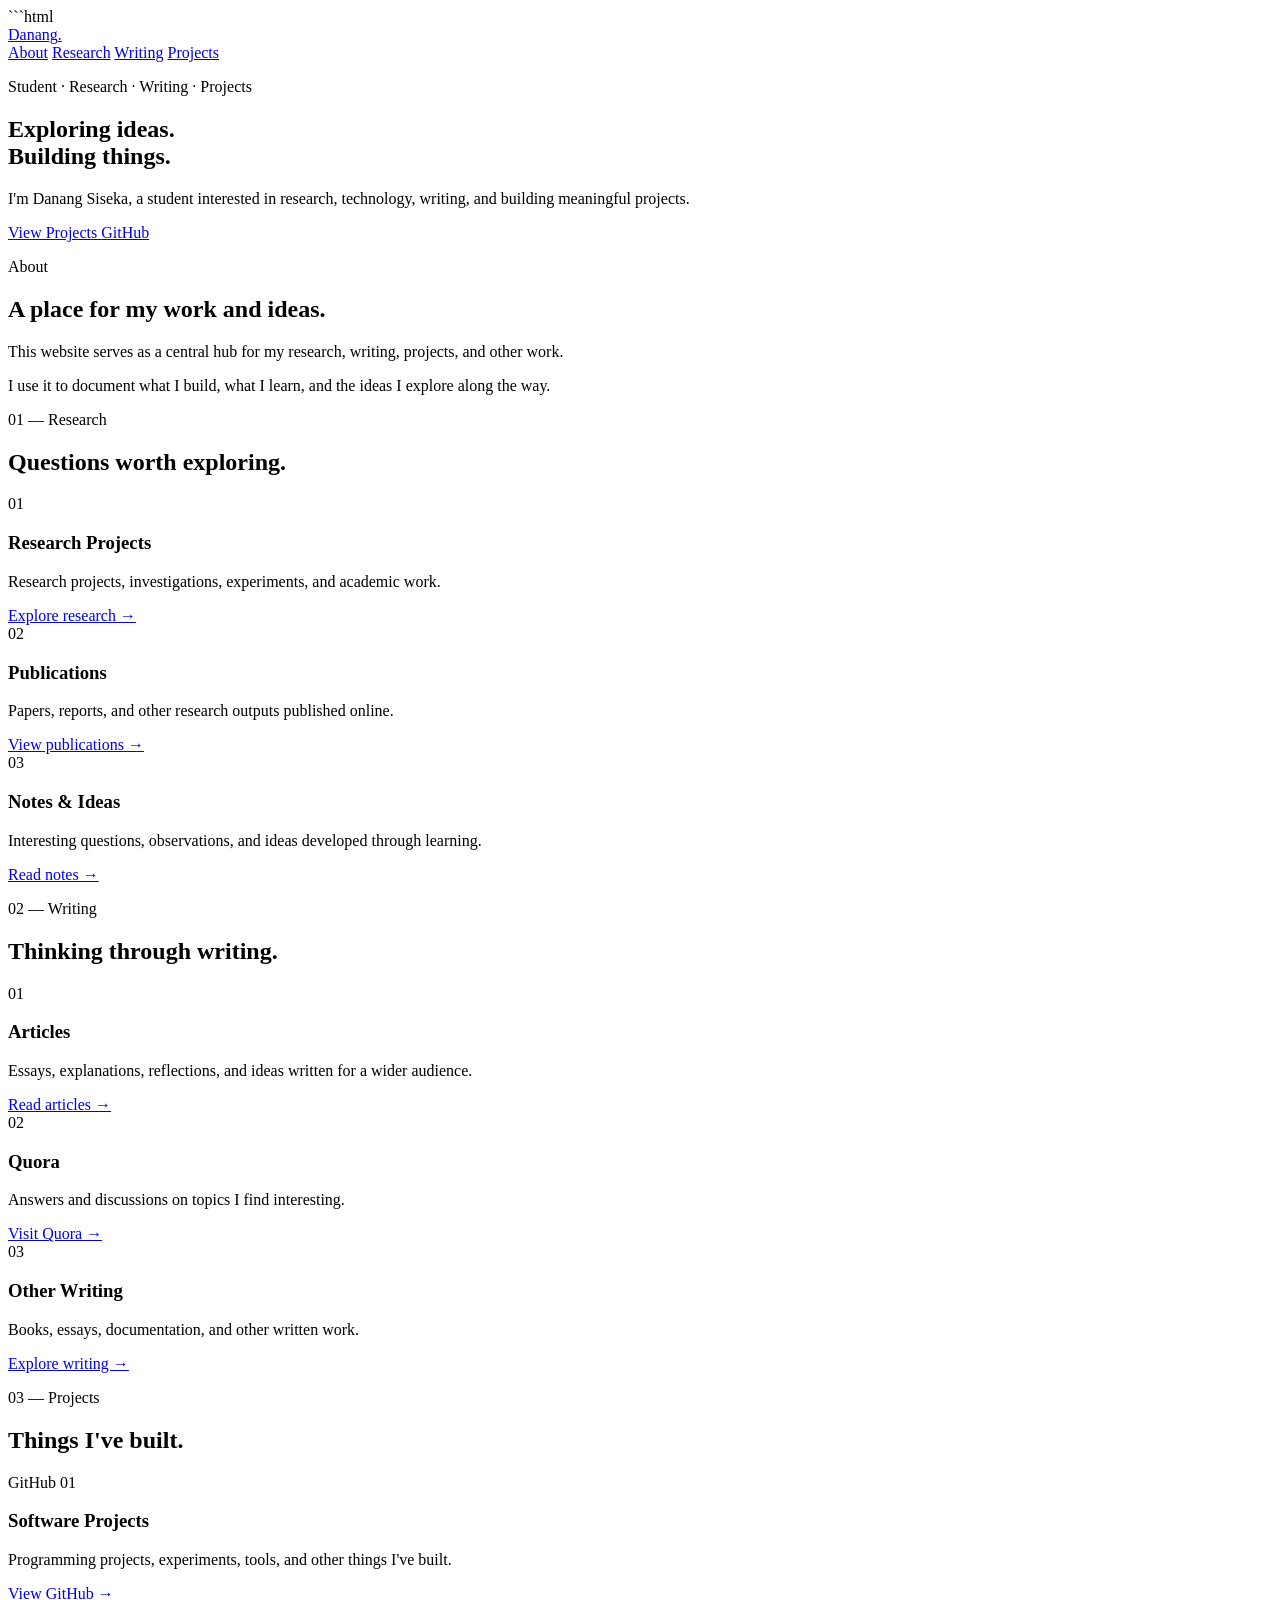
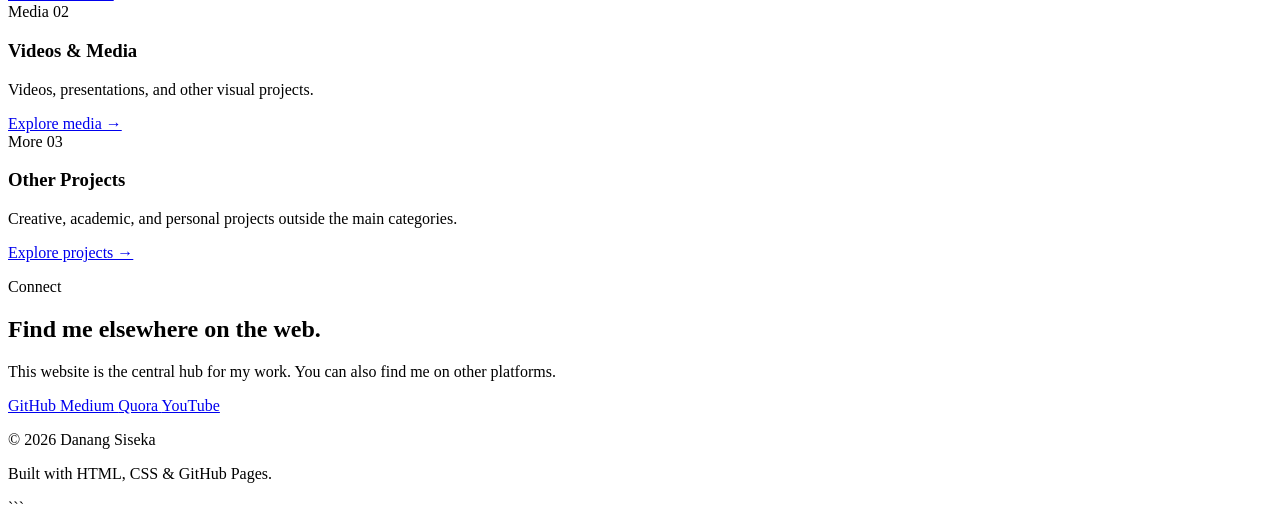
==== index.html @ add43f09 "Add index.html for personal website and portfolio This commit introduces a new HTML file for a perso" ====
```html
<!DOCTYPE html>
<html lang="en">
<head>
    <meta charset="UTF-8">

    <meta
        name="viewport"
        content="width=device-width, initial-scale=1.0"
    >

    <meta
        name="description"
        content="Personal website and portfolio of Danang Siseka — research, writing, projects, and achievements."
    >

    <meta name="author" content="Danang Siseka">

    <title>Danang Siseka — Personal Website</title>

    <link rel="stylesheet" href="style.css">
</head>

<body>

    <!-- ==================== HEADER ==================== -->

    <header class="site-header">
        <nav class="navbar container">

            <a href="#home" class="logo">
                Danang<span>.</span>
            </a>

            <div class="nav-links">
                <a href="#about">About</a>
                <a href="#research">Research</a>
                <a href="#writing">Writing</a>
                <a href="#projects">Projects</a>
            </div>

        </nav>
    </header>


    <!-- ==================== MAIN ==================== -->

    <main>

        <!-- ==================== HERO ==================== -->

        <section id="home" class="hero">
            <div class="container hero-content">

                <p class="eyebrow">
                    Student · Research · Writing · Projects
                </p>

                <h1>
                    Exploring ideas.<br>
                    Building things.
                </h1>

                <p class="hero-description">
                    I'm Danang Siseka, a student interested in
                    research, technology, writing, and building
                    meaningful projects.
                </p>

                <div class="hero-actions">
                    <a href="#projects" class="button button-primary">
                        View Projects
                    </a>

                    <a
                        href="https://github.com/danangsiseka"
                        class="button button-secondary"
                        target="_blank"
                        rel="noopener noreferrer"
                    >
                        GitHub
                    </a>
                </div>

            </div>
        </section>


        <!-- ==================== ABOUT ==================== -->

        <section id="about" class="section">
            <div class="container">

                <div class="section-heading">
                    <p class="eyebrow">About</p>
                    <h2>A place for my work and ideas.</h2>
                </div>

                <div class="about-content">

                    <p>
                        This website serves as a central hub for my
                        research, writing, projects, and other work.
                    </p>

                    <p>
                        I use it to document what I build, what I
                        learn, and the ideas I explore along the way.
                    </p>

                </div>

            </div>
        </section>


        <!-- ==================== RESEARCH ==================== -->

        <section id="research" class="section section-alt">
            <div class="container">

                <div class="section-heading">
                    <p class="eyebrow">01 — Research</p>
                    <h2>Questions worth exploring.</h2>
                </div>

                <div class="cards">

                    <article class="card">
                        <span class="card-number">01</span>

                        <h3>Research Projects</h3>

                        <p>
                            Research projects, investigations,
                            experiments, and academic work.
                        </p>

                        <a href="#" class="card-link">
                            Explore research →
                        </a>
                    </article>


                    <article class="card">
                        <span class="card-number">02</span>

                        <h3>Publications</h3>

                        <p>
                            Papers, reports, and other research
                            outputs published online.
                        </p>

                        <a href="#" class="card-link">
                            View publications →
                        </a>
                    </article>


                    <article class="card">
                        <span class="card-number">03</span>

                        <h3>Notes & Ideas</h3>

                        <p>
                            Interesting questions, observations,
                            and ideas developed through learning.
                        </p>

                        <a href="#" class="card-link">
                            Read notes →
                        </a>
                    </article>

                </div>

            </div>
        </section>


        <!-- ==================== WRITING ==================== -->

        <section id="writing" class="section">
            <div class="container">

                <div class="section-heading">
                    <p class="eyebrow">02 — Writing</p>
                    <h2>Thinking through writing.</h2>
                </div>

                <div class="cards">

                    <article class="card">
                        <span class="card-number">01</span>

                        <h3>Articles</h3>

                        <p>
                            Essays, explanations, reflections,
                            and ideas written for a wider audience.
                        </p>

                        <a href="#" class="card-link">
                            Read articles →
                        </a>
                    </article>


                    <article class="card">
                        <span class="card-number">02</span>

                        <h3>Quora</h3>

                        <p>
                            Answers and discussions on topics
                            I find interesting.
                        </p>

                        <a href="#" class="card-link">
                            Visit Quora →
                        </a>
                    </article>


                    <article class="card">
                        <span class="card-number">03</span>

                        <h3>Other Writing</h3>

                        <p>
                            Books, essays, documentation,
                            and other written work.
                        </p>

                        <a href="#" class="card-link">
                            Explore writing →
                        </a>
                    </article>

                </div>

            </div>
        </section>


        <!-- ==================== PROJECTS ==================== -->

        <section id="projects" class="section section-alt">
            <div class="container">

                <div class="section-heading">
                    <p class="eyebrow">03 — Projects</p>
                    <h2>Things I've built.</h2>
                </div>

                <div class="cards">

                    <article class="card card-featured">

                        <div class="card-top">
                            <span class="tag">
                                GitHub
                            </span>

                            <span class="card-number">
                                01
                            </span>
                        </div>

                        <h3>Software Projects</h3>

                        <p>
                            Programming projects, experiments,
                            tools, and other things I've built.
                        </p>

                        <a
                            href="https://github.com/danangsiseka"
                            class="card-link"
                            target="_blank"
                            rel="noopener noreferrer"
                        >
                            View GitHub →
                        </a>

                    </article>


                    <article class="card">

                        <div class="card-top">
                            <span class="tag">
                                Media
                            </span>

                            <span class="card-number">
                                02
                            </span>
                        </div>

                        <h3>Videos & Media</h3>

                        <p>
                            Videos, presentations, and other
                            visual projects.
                        </p>

                        <a href="#" class="card-link">
                            Explore media →
                        </a>

                    </article>


                    <article class="card">

                        <div class="card-top">
                            <span class="tag">
                                More
                            </span>

                            <span class="card-number">
                                03
                            </span>
                        </div>

                        <h3>Other Projects</h3>

                        <p>
                            Creative, academic, and personal
                            projects outside the main categories.
                        </p>

                        <a href="#" class="card-link">
                            Explore projects →
                        </a>

                    </article>

                </div>

            </div>
        </section>


        <!-- ==================== CONNECT ==================== -->

        <section class="section connect">
            <div class="container">

                <div class="connect-content">

                    <p class="eyebrow">
                        Connect
                    </p>

                    <h2>
                        Find me elsewhere on the web.
                    </h2>

                    <p>
                        This website is the central hub for my
                        work. You can also find me on other platforms.
                    </p>

                    <div class="social-links">

                        <a
                            href="https://github.com/danangsiseka"
                            target="_blank"
                            rel="noopener noreferrer"
                        >
                            GitHub
                        </a>

                        <a href="#">
                            Medium
                        </a>

                        <a href="#">
                            Quora
                        </a>

                        <a href="#">
                            YouTube
                        </a>

                    </div>

                </div>

            </div>
        </section>

    </main>


    <!-- ==================== FOOTER ==================== -->

    <footer class="site-footer">
        <div class="container footer-content">

            <p>
                © 2026 Danang Siseka
            </p>

            <p>
                Built with HTML, CSS & GitHub Pages.
            </p>

        </div>
    </footer>

</body>
</html>
```
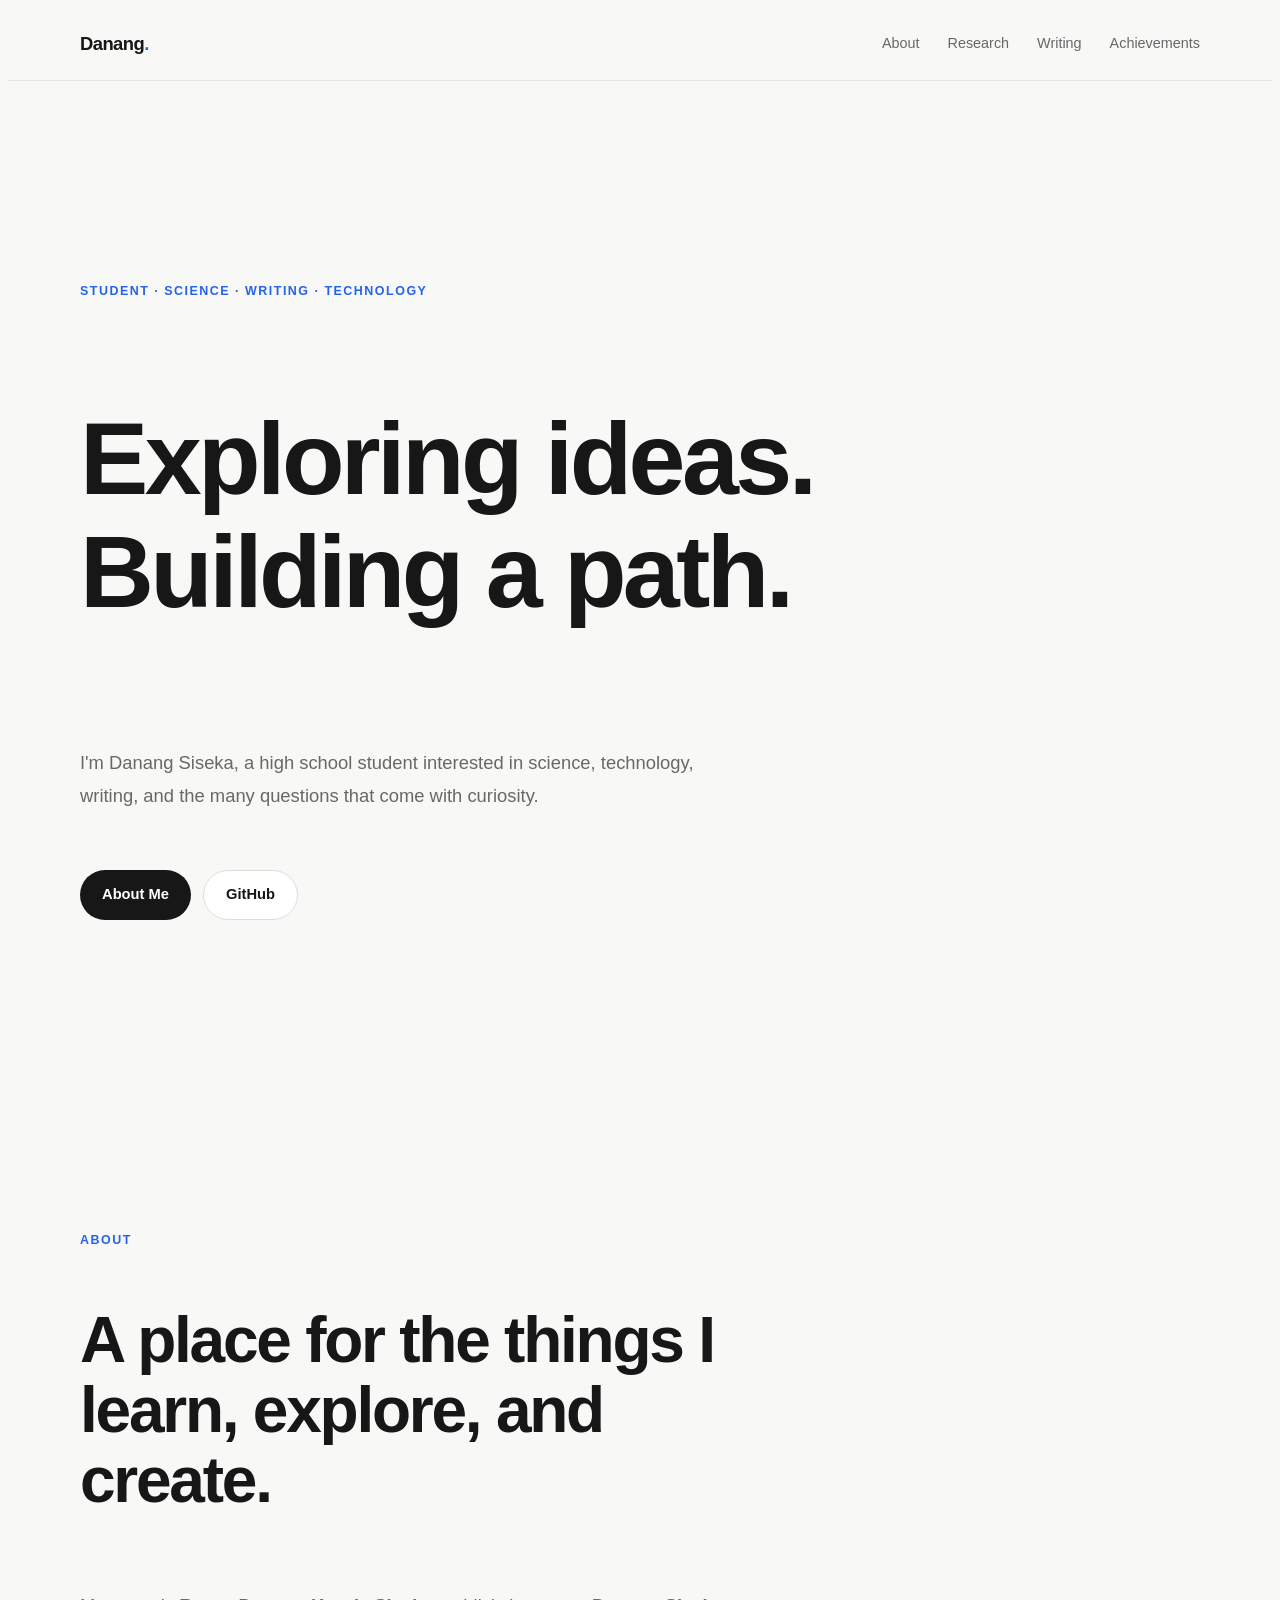
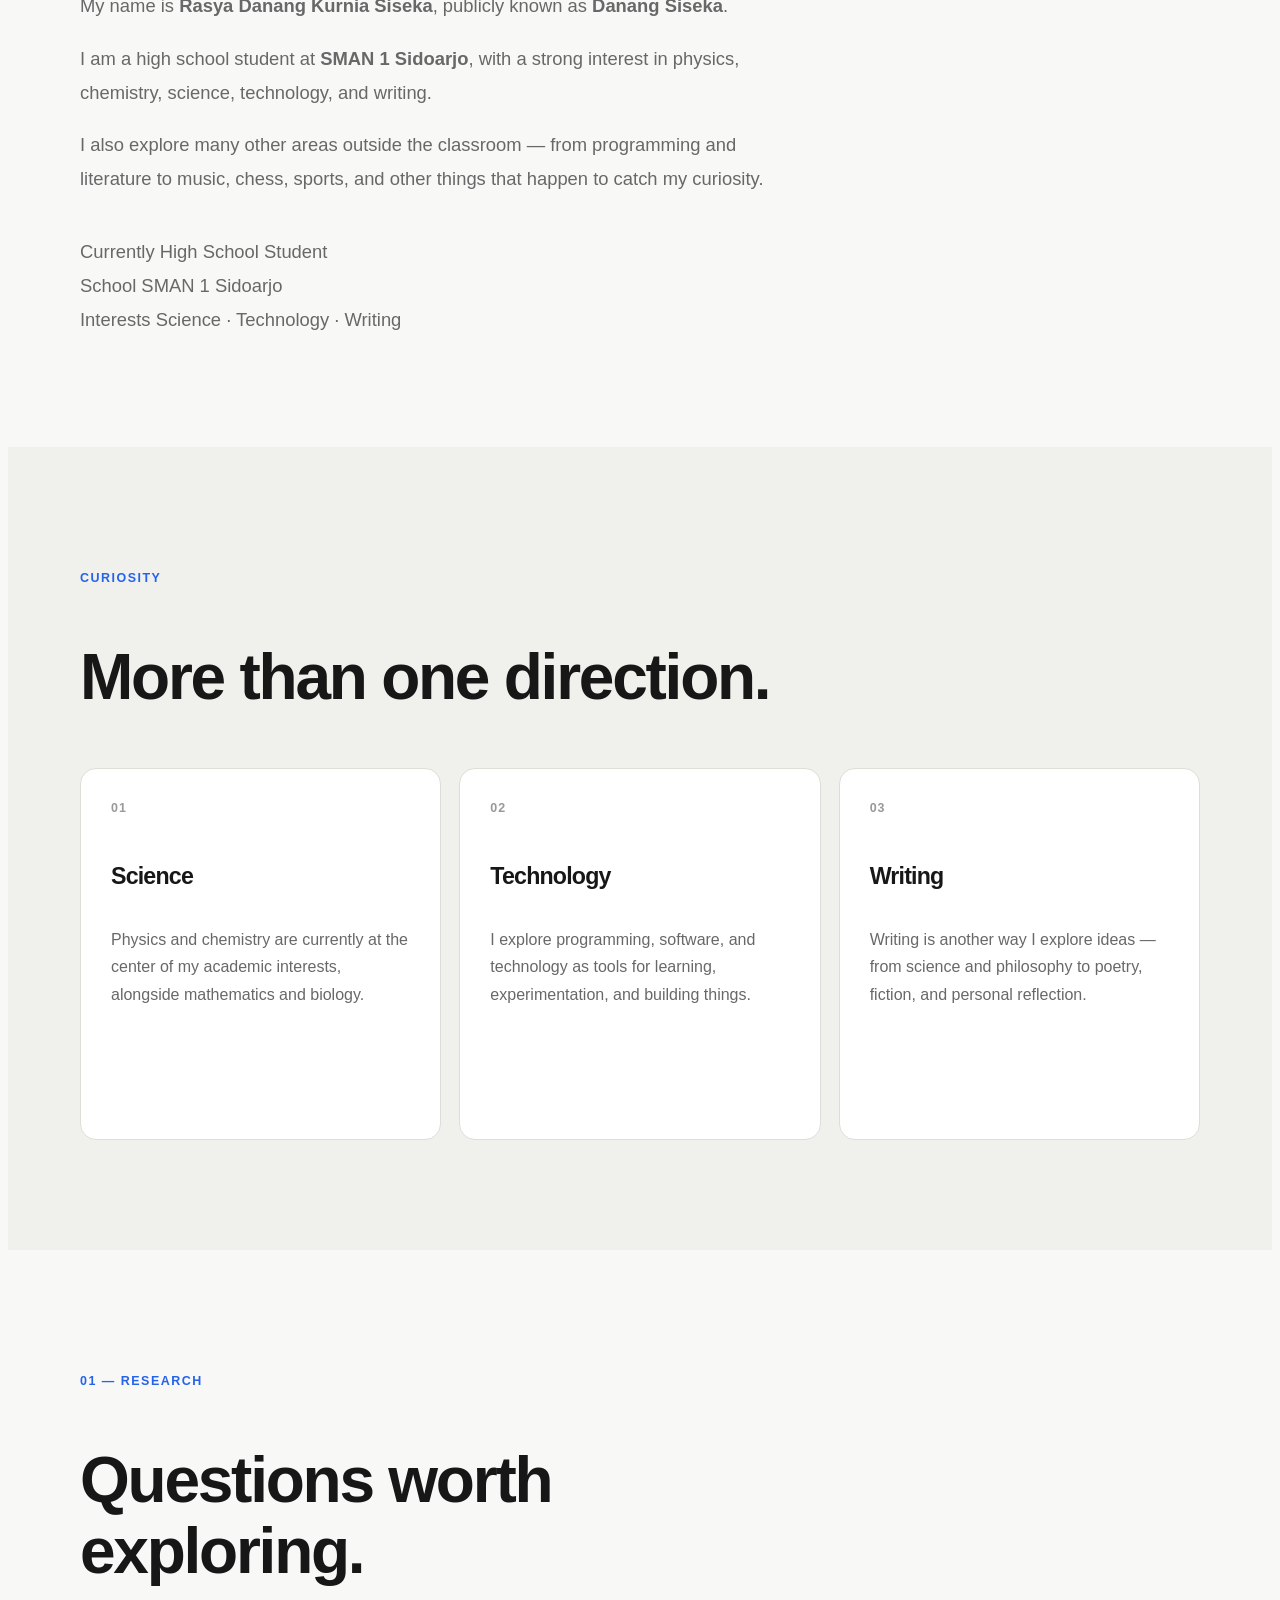
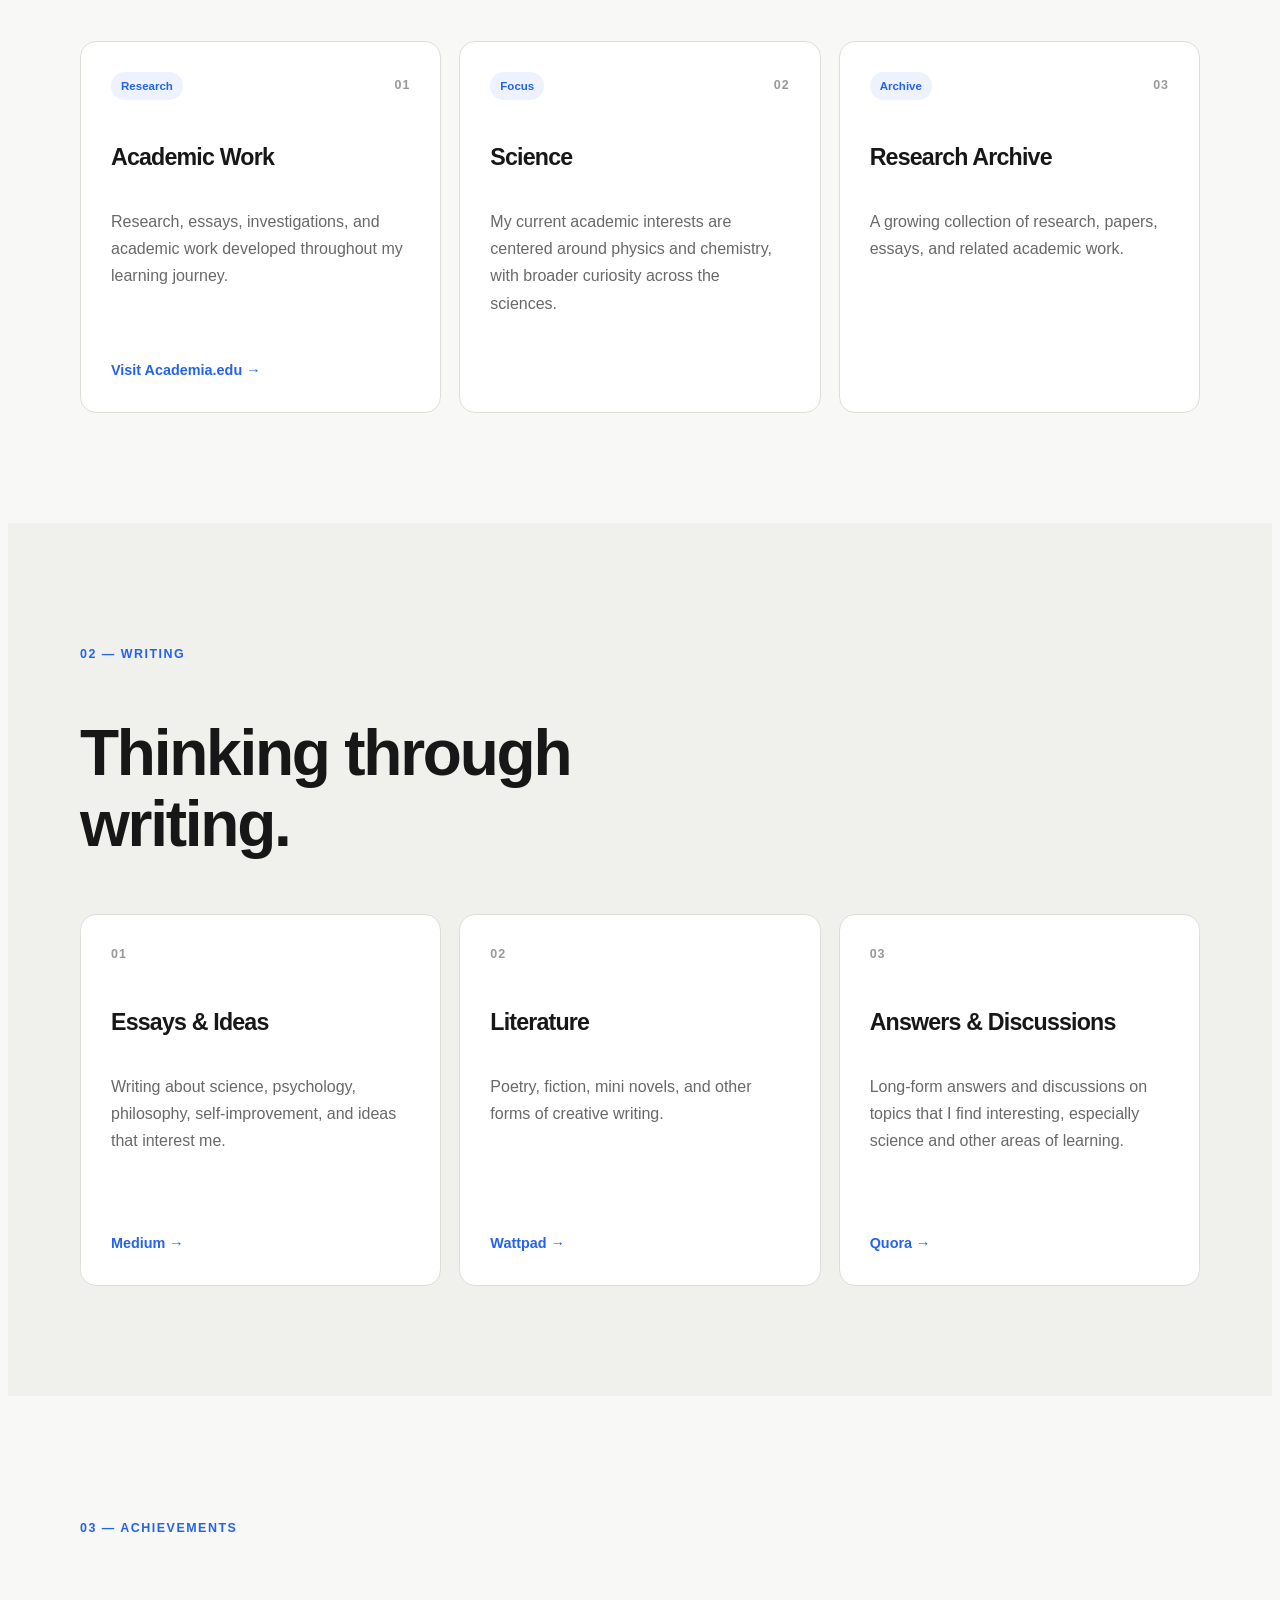
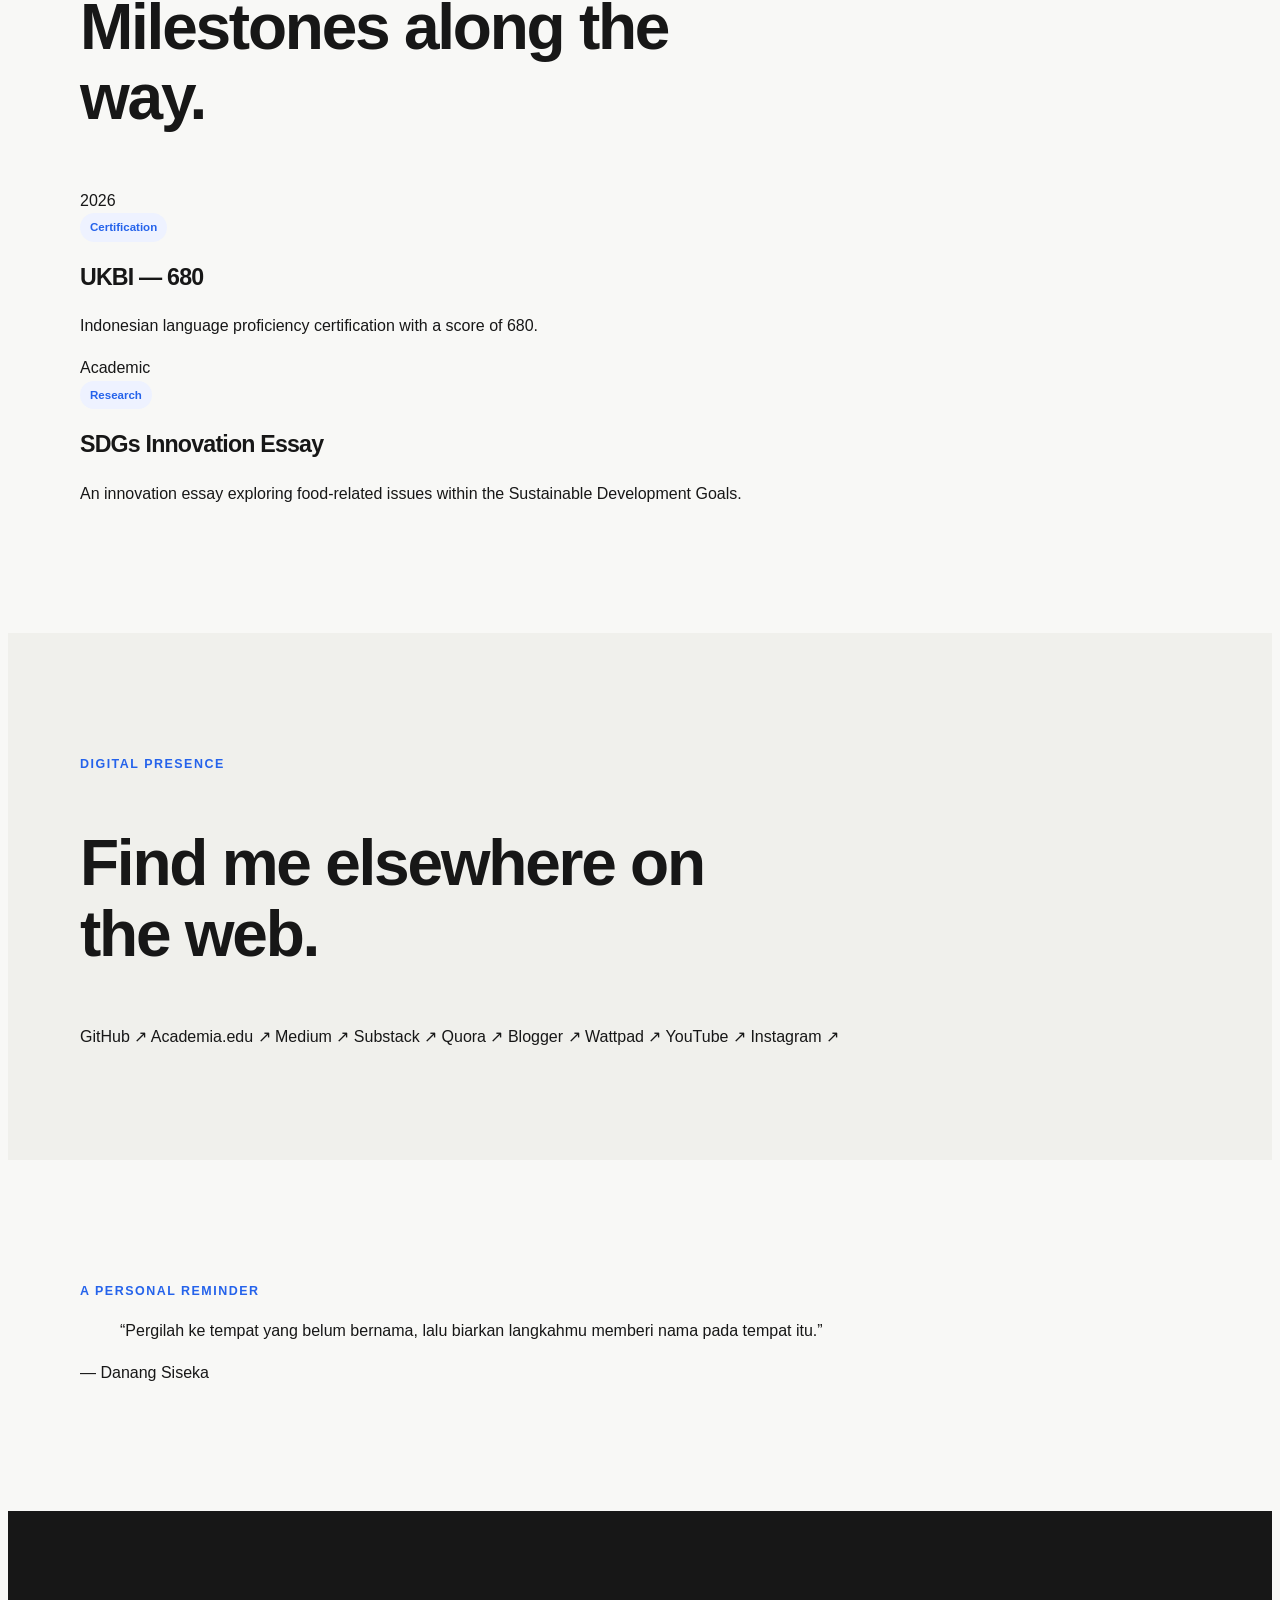
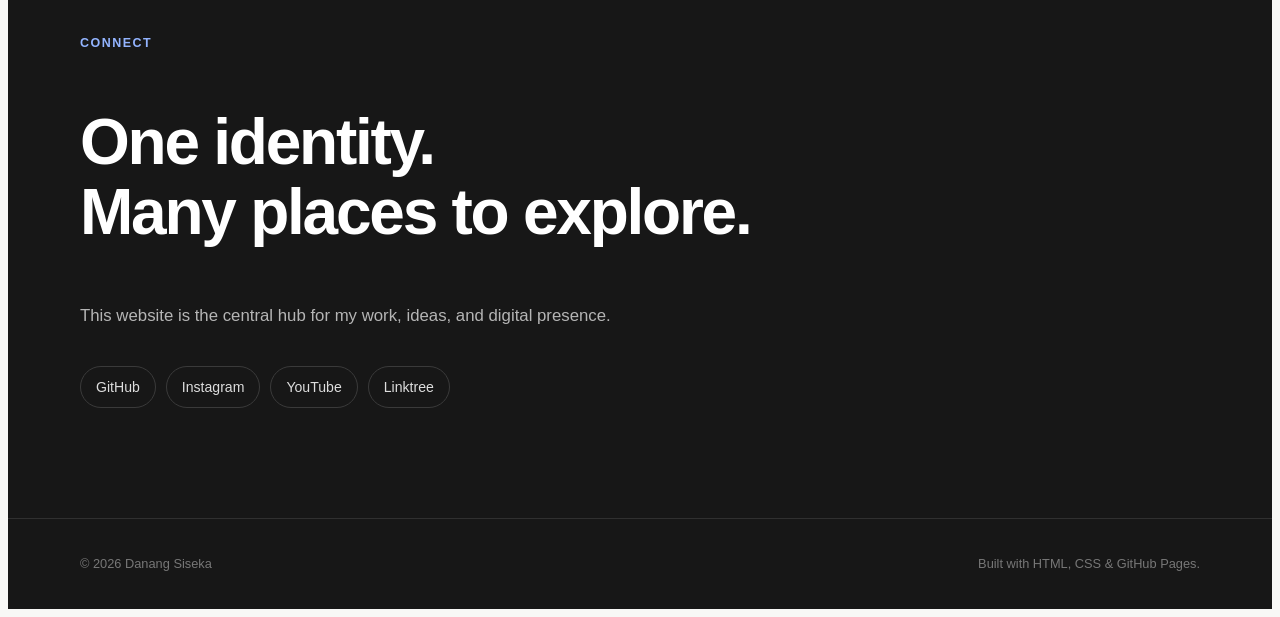
==== commit 982c243f: "Revise index.html for personal website updates Updated personal website content and structure." ====
--- a/index.html
+++ b/index.html
@@ -1,20 +1,17 @@
-```html
 <!DOCTYPE html>
 <html lang="en">
 <head>
     <meta charset="UTF-8">
-
-    <meta
-        name="viewport"
-        content="width=device-width, initial-scale=1.0"
-    >
+    <meta name="viewport" content="width=device-width, initial-scale=1.0">
 
     <meta
         name="description"
-        content="Personal website and portfolio of Danang Siseka — research, writing, projects, and achievements."
+        content="Danang Siseka — personal website, digital archive, research, writing, and academic journey."
     >
 
-    <meta name="author" content="Danang Siseka">
+    <meta name="author" content="Rasya Danang Kurnia Siseka">
+
+    <meta name="theme-color" content="#f8f8f6">
 
     <title>Danang Siseka — Personal Website</title>
 
@@ -23,7 +20,9 @@
 
 <body>
 
-    <!-- ==================== HEADER ==================== -->
+    <!-- ========================================================
+         HEADER
+    ========================================================= -->
 
     <header class="site-header">
         <nav class="navbar container">
@@ -36,40 +35,42 @@
                 <a href="#about">About</a>
                 <a href="#research">Research</a>
                 <a href="#writing">Writing</a>
-                <a href="#projects">Projects</a>
+                <a href="#achievements">Achievements</a>
             </div>
 
         </nav>
     </header>
 
 
-    <!-- ==================== MAIN ==================== -->
-
     <main>
 
-        <!-- ==================== HERO ==================== -->
+        <!-- ====================================================
+             HERO
+        ===================================================== -->
 
         <section id="home" class="hero">
+
             <div class="container hero-content">
 
                 <p class="eyebrow">
-                    Student · Research · Writing · Projects
+                    Student · Science · Writing · Technology
                 </p>
 
                 <h1>
                     Exploring ideas.<br>
-                    Building things.
+                    Building a path.
                 </h1>
 
                 <p class="hero-description">
-                    I'm Danang Siseka, a student interested in
-                    research, technology, writing, and building
-                    meaningful projects.
+                    I'm Danang Siseka, a high school student interested
+                    in science, technology, writing, and the many questions
+                    that come with curiosity.
                 </p>
 
                 <div class="hero-actions">
-                    <a href="#projects" class="button button-primary">
-                        View Projects
+
+                    <a href="#about" class="button button-primary">
+                        About Me
                     </a>
 
                     <a
@@ -80,208 +81,227 @@
                     >
                         GitHub
                     </a>
-                </div>
-
-            </div>
+
+                </div>
+
+            </div>
+
         </section>
 
 
-        <!-- ==================== ABOUT ==================== -->
+        <!-- ====================================================
+             ABOUT
+        ===================================================== -->
 
         <section id="about" class="section">
+
             <div class="container">
 
                 <div class="section-heading">
-                    <p class="eyebrow">About</p>
-                    <h2>A place for my work and ideas.</h2>
-                </div>
+
+                    <p class="eyebrow">
+                        About
+                    </p>
+
+                    <h2>
+                        A place for the things I learn,
+                        explore, and create.
+                    </h2>
+
+                </div>
+
 
                 <div class="about-content">
 
-                    <p>
-                        This website serves as a central hub for my
-                        research, writing, projects, and other work.
-                    </p>
-
-                    <p>
-                        I use it to document what I build, what I
-                        learn, and the ideas I explore along the way.
-                    </p>
-
-                </div>
-
-            </div>
+                    <div class="about-main">
+
+                        <p>
+                            My name is <strong>Rasya Danang Kurnia Siseka</strong>,
+                            publicly known as <strong>Danang Siseka</strong>.
+                        </p>
+
+                        <p>
+                            I am a high school student at
+                            <strong>SMAN 1 Sidoarjo</strong>, with a strong
+                            interest in physics, chemistry, science,
+                            technology, and writing.
+                        </p>
+
+                        <p>
+                            I also explore many other areas outside the
+                            classroom — from programming and literature
+                            to music, chess, sports, and other things
+                            that happen to catch my curiosity.
+                        </p>
+
+                    </div>
+
+
+                    <div class="about-side">
+
+                        <div class="about-item">
+                            <span class="about-label">Currently</span>
+                            <span>High School Student</span>
+                        </div>
+
+                        <div class="about-item">
+                            <span class="about-label">School</span>
+                            <span>SMAN 1 Sidoarjo</span>
+                        </div>
+
+                        <div class="about-item">
+                            <span class="about-label">Interests</span>
+                            <span>Science · Technology · Writing</span>
+                        </div>
+
+                    </div>
+
+                </div>
+
+            </div>
+
         </section>
 
 
-        <!-- ==================== RESEARCH ==================== -->
-
-        <section id="research" class="section section-alt">
+        <!-- ====================================================
+             INTERESTS
+        ===================================================== -->
+
+        <section class="section section-alt">
+
             <div class="container">
 
                 <div class="section-heading">
-                    <p class="eyebrow">01 — Research</p>
-                    <h2>Questions worth exploring.</h2>
-                </div>
+
+                    <p class="eyebrow">
+                        Curiosity
+                    </p>
+
+                    <h2>
+                        More than one direction.
+                    </h2>
+
+                </div>
+
 
                 <div class="cards">
 
                     <article class="card">
-                        <span class="card-number">01</span>
-
-                        <h3>Research Projects</h3>
-
-                        <p>
-                            Research projects, investigations,
-                            experiments, and academic work.
-                        </p>
-
-                        <a href="#" class="card-link">
-                            Explore research →
-                        </a>
+
+                        <span class="card-number">
+                            01
+                        </span>
+
+                        <h3>
+                            Science
+                        </h3>
+
+                        <p>
+                            Physics and chemistry are currently at the
+                            center of my academic interests, alongside
+                            mathematics and biology.
+                        </p>
+
                     </article>
 
 
                     <article class="card">
-                        <span class="card-number">02</span>
-
-                        <h3>Publications</h3>
-
-                        <p>
-                            Papers, reports, and other research
-                            outputs published online.
-                        </p>
-
-                        <a href="#" class="card-link">
-                            View publications →
-                        </a>
+
+                        <span class="card-number">
+                            02
+                        </span>
+
+                        <h3>
+                            Technology
+                        </h3>
+
+                        <p>
+                            I explore programming, software, and technology
+                            as tools for learning, experimentation, and
+                            building things.
+                        </p>
+
                     </article>
 
 
                     <article class="card">
-                        <span class="card-number">03</span>
-
-                        <h3>Notes & Ideas</h3>
-
-                        <p>
-                            Interesting questions, observations,
-                            and ideas developed through learning.
-                        </p>
-
-                        <a href="#" class="card-link">
-                            Read notes →
-                        </a>
-                    </article>
-
-                </div>
-
-            </div>
+
+                        <span class="card-number">
+                            03
+                        </span>
+
+                        <h3>
+                            Writing
+                        </h3>
+
+                        <p>
+                            Writing is another way I explore ideas — from
+                            science and philosophy to poetry, fiction,
+                            and personal reflection.
+                        </p>
+
+                    </article>
+
+                </div>
+
+            </div>
+
         </section>
 
 
-        <!-- ==================== WRITING ==================== -->
-
-        <section id="writing" class="section">
+        <!-- ====================================================
+             RESEARCH
+        ===================================================== -->
+
+        <section id="research" class="section">
+
             <div class="container">
 
                 <div class="section-heading">
-                    <p class="eyebrow">02 — Writing</p>
-                    <h2>Thinking through writing.</h2>
-                </div>
+
+                    <p class="eyebrow">
+                        01 — Research
+                    </p>
+
+                    <h2>
+                        Questions worth exploring.
+                    </h2>
+
+                </div>
+
 
                 <div class="cards">
 
-                    <article class="card">
-                        <span class="card-number">01</span>
-
-                        <h3>Articles</h3>
-
-                        <p>
-                            Essays, explanations, reflections,
-                            and ideas written for a wider audience.
-                        </p>
-
-                        <a href="#" class="card-link">
-                            Read articles →
-                        </a>
-                    </article>
-
-
-                    <article class="card">
-                        <span class="card-number">02</span>
-
-                        <h3>Quora</h3>
-
-                        <p>
-                            Answers and discussions on topics
-                            I find interesting.
-                        </p>
-
-                        <a href="#" class="card-link">
-                            Visit Quora →
-                        </a>
-                    </article>
-
-
-                    <article class="card">
-                        <span class="card-number">03</span>
-
-                        <h3>Other Writing</h3>
-
-                        <p>
-                            Books, essays, documentation,
-                            and other written work.
-                        </p>
-
-                        <a href="#" class="card-link">
-                            Explore writing →
-                        </a>
-                    </article>
-
-                </div>
-
-            </div>
-        </section>
-
-
-        <!-- ==================== PROJECTS ==================== -->
-
-        <section id="projects" class="section section-alt">
-            <div class="container">
-
-                <div class="section-heading">
-                    <p class="eyebrow">03 — Projects</p>
-                    <h2>Things I've built.</h2>
-                </div>
-
-                <div class="cards">
-
                     <article class="card card-featured">
 
                         <div class="card-top">
+
                             <span class="tag">
-                                GitHub
+                                Research
                             </span>
 
                             <span class="card-number">
                                 01
                             </span>
-                        </div>
-
-                        <h3>Software Projects</h3>
-
-                        <p>
-                            Programming projects, experiments,
-                            tools, and other things I've built.
+
+                        </div>
+
+                        <h3>
+                            Academic Work
+                        </h3>
+
+                        <p>
+                            Research, essays, investigations, and academic
+                            work developed throughout my learning journey.
                         </p>
 
                         <a
-                            href="https://github.com/danangsiseka"
+                            href="https://independent.academia.edu/RasyaDanangKurniaSiseka"
                             class="card-link"
                             target="_blank"
                             rel="noopener noreferrer"
                         >
-                            View GitHub →
+                            Visit Academia.edu →
                         </a>
 
                     </article>
@@ -290,25 +310,26 @@
                     <article class="card">
 
                         <div class="card-top">
+
                             <span class="tag">
-                                Media
+                                Focus
                             </span>
 
                             <span class="card-number">
                                 02
                             </span>
-                        </div>
-
-                        <h3>Videos & Media</h3>
-
-                        <p>
-                            Videos, presentations, and other
-                            visual projects.
-                        </p>
-
-                        <a href="#" class="card-link">
-                            Explore media →
-                        </a>
+
+                        </div>
+
+                        <h3>
+                            Science
+                        </h3>
+
+                        <p>
+                            My current academic interests are centered
+                            around physics and chemistry, with broader
+                            curiosity across the sciences.
+                        </p>
 
                     </article>
 
@@ -316,52 +337,409 @@
                     <article class="card">
 
                         <div class="card-top">
+
                             <span class="tag">
-                                More
+                                Archive
                             </span>
 
                             <span class="card-number">
                                 03
                             </span>
-                        </div>
-
-                        <h3>Other Projects</h3>
-
-                        <p>
-                            Creative, academic, and personal
-                            projects outside the main categories.
-                        </p>
-
-                        <a href="#" class="card-link">
-                            Explore projects →
+
+                        </div>
+
+                        <h3>
+                            Research Archive
+                        </h3>
+
+                        <p>
+                            A growing collection of research, papers,
+                            essays, and related academic work.
+                        </p>
+
+                    </article>
+
+                </div>
+
+            </div>
+
+        </section>
+
+
+        <!-- ====================================================
+             WRITING
+        ===================================================== -->
+
+        <section id="writing" class="section section-alt">
+
+            <div class="container">
+
+                <div class="section-heading">
+
+                    <p class="eyebrow">
+                        02 — Writing
+                    </p>
+
+                    <h2>
+                        Thinking through writing.
+                    </h2>
+
+                </div>
+
+
+                <div class="cards">
+
+                    <article class="card">
+
+                        <span class="card-number">
+                            01
+                        </span>
+
+                        <h3>
+                            Essays & Ideas
+                        </h3>
+
+                        <p>
+                            Writing about science, psychology, philosophy,
+                            self-improvement, and ideas that interest me.
+                        </p>
+
+                        <a
+                            href="https://medium.com/@danangsiseka"
+                            class="card-link"
+                            target="_blank"
+                            rel="noopener noreferrer"
+                        >
+                            Medium →
                         </a>
 
                     </article>
 
-                </div>
-
-            </div>
+
+                    <article class="card">
+
+                        <span class="card-number">
+                            02
+                        </span>
+
+                        <h3>
+                            Literature
+                        </h3>
+
+                        <p>
+                            Poetry, fiction, mini novels, and other forms
+                            of creative writing.
+                        </p>
+
+                        <a
+                            href="https://www.wattpad.com/user/DanangSiseka"
+                            class="card-link"
+                            target="_blank"
+                            rel="noopener noreferrer"
+                        >
+                            Wattpad →
+                        </a>
+
+                    </article>
+
+
+                    <article class="card">
+
+                        <span class="card-number">
+                            03
+                        </span>
+
+                        <h3>
+                            Answers & Discussions
+                        </h3>
+
+                        <p>
+                            Long-form answers and discussions on topics
+                            that I find interesting, especially science
+                            and other areas of learning.
+                        </p>
+
+                        <a
+                            href="https://id.quora.com/profile/Danang-Siseka"
+                            class="card-link"
+                            target="_blank"
+                            rel="noopener noreferrer"
+                        >
+                            Quora →
+                        </a>
+
+                    </article>
+
+                </div>
+
+            </div>
+
         </section>
 
 
-        <!-- ==================== CONNECT ==================== -->
-
-        <section class="section connect">
+        <!-- ====================================================
+             ACHIEVEMENTS
+        ===================================================== -->
+
+        <section id="achievements" class="section">
+
             <div class="container">
 
-                <div class="connect-content">
+                <div class="section-heading">
 
                     <p class="eyebrow">
-                        Connect
+                        03 — Achievements
+                    </p>
+
+                    <h2>
+                        Milestones along the way.
+                    </h2>
+
+                </div>
+
+
+                <div class="achievement-list">
+
+                    <article class="achievement-item">
+
+                        <div class="achievement-year">
+                            2026
+                        </div>
+
+                        <div class="achievement-content">
+
+                            <span class="tag">
+                                Certification
+                            </span>
+
+                            <h3>
+                                UKBI — 680
+                            </h3>
+
+                            <p>
+                                Indonesian language proficiency certification
+                                with a score of 680.
+                            </p>
+
+                        </div>
+
+                    </article>
+
+
+                    <article class="achievement-item">
+
+                        <div class="achievement-year">
+                            Academic
+                        </div>
+
+                        <div class="achievement-content">
+
+                            <span class="tag">
+                                Research
+                            </span>
+
+                            <h3>
+                                SDGs Innovation Essay
+                            </h3>
+
+                            <p>
+                                An innovation essay exploring food-related
+                                issues within the Sustainable Development
+                                Goals.
+                            </p>
+
+                        </div>
+
+                    </article>
+
+                </div>
+
+            </div>
+
+        </section>
+
+
+        <!-- ====================================================
+             DIGITAL PRESENCE
+        ===================================================== -->
+
+        <section class="section section-alt">
+
+            <div class="container">
+
+                <div class="section-heading">
+
+                    <p class="eyebrow">
+                        Digital Presence
                     </p>
 
                     <h2>
                         Find me elsewhere on the web.
                     </h2>
 
+                </div>
+
+
+                <div class="platform-grid">
+
+                    <a
+                        href="https://github.com/danangsiseka"
+                        class="platform-link"
+                        target="_blank"
+                        rel="noopener noreferrer"
+                    >
+                        <span>GitHub</span>
+                        <span>↗</span>
+                    </a>
+
+
+                    <a
+                        href="https://independent.academia.edu/RasyaDanangKurniaSiseka"
+                        class="platform-link"
+                        target="_blank"
+                        rel="noopener noreferrer"
+                    >
+                        <span>Academia.edu</span>
+                        <span>↗</span>
+                    </a>
+
+
+                    <a
+                        href="https://medium.com/@danangsiseka"
+                        class="platform-link"
+                        target="_blank"
+                        rel="noopener noreferrer"
+                    >
+                        <span>Medium</span>
+                        <span>↗</span>
+                    </a>
+
+
+                    <a
+                        href="https://substack.com/@danangsiseka"
+                        class="platform-link"
+                        target="_blank"
+                        rel="noopener noreferrer"
+                    >
+                        <span>Substack</span>
+                        <span>↗</span>
+                    </a>
+
+
+                    <a
+                        href="https://id.quora.com/profile/Danang-Siseka"
+                        class="platform-link"
+                        target="_blank"
+                        rel="noopener noreferrer"
+                    >
+                        <span>Quora</span>
+                        <span>↗</span>
+                    </a>
+
+
+                    <a
+                        href="https://danangsiseka.blogspot.com/"
+                        class="platform-link"
+                        target="_blank"
+                        rel="noopener noreferrer"
+                    >
+                        <span>Blogger</span>
+                        <span>↗</span>
+                    </a>
+
+
+                    <a
+                        href="https://www.wattpad.com/user/DanangSiseka"
+                        class="platform-link"
+                        target="_blank"
+                        rel="noopener noreferrer"
+                    >
+                        <span>Wattpad</span>
+                        <span>↗</span>
+                    </a>
+
+
+                    <a
+                        href="https://www.youtube.com/@Danangsiseka"
+                        class="platform-link"
+                        target="_blank"
+                        rel="noopener noreferrer"
+                    >
+                        <span>YouTube</span>
+                        <span>↗</span>
+                    </a>
+
+
+                    <a
+                        href="https://www.instagram.com/danangsiseka"
+                        class="platform-link"
+                        target="_blank"
+                        rel="noopener noreferrer"
+                    >
+                        <span>Instagram</span>
+                        <span>↗</span>
+                    </a>
+
+                </div>
+
+            </div>
+
+        </section>
+
+
+        <!-- ====================================================
+             QUOTE / SIGNATURE
+        ===================================================== -->
+
+        <section class="section quote-section">
+
+            <div class="container">
+
+                <div class="quote-content">
+
+                    <p class="eyebrow">
+                        A personal reminder
+                    </p>
+
+                    <blockquote>
+                        “Pergilah ke tempat yang belum bernama,
+                        lalu biarkan langkahmu memberi nama
+                        pada tempat itu.”
+                    </blockquote>
+
+                    <p class="quote-author">
+                        — Danang Siseka
+                    </p>
+
+                </div>
+
+            </div>
+
+        </section>
+
+
+        <!-- ====================================================
+             CONNECT
+        ===================================================== -->
+
+        <section class="section connect">
+
+            <div class="container">
+
+                <div class="connect-content">
+
+                    <p class="eyebrow">
+                        Connect
+                    </p>
+
+                    <h2>
+                        One identity.<br>
+                        Many places to explore.
+                    </h2>
+
                     <p>
-                        This website is the central hub for my
-                        work. You can also find me on other platforms.
+                        This website is the central hub for my work,
+                        ideas, and digital presence.
                     </p>
 
                     <div class="social-links">
@@ -374,31 +752,47 @@
                             GitHub
                         </a>
 
-                        <a href="#">
-                            Medium
+                        <a
+                            href="https://www.instagram.com/danangsiseka"
+                            target="_blank"
+                            rel="noopener noreferrer"
+                        >
+                            Instagram
                         </a>
 
-                        <a href="#">
-                            Quora
-                        </a>
-
-                        <a href="#">
+                        <a
+                            href="https://www.youtube.com/@Danangsiseka"
+                            target="_blank"
+                            rel="noopener noreferrer"
+                        >
                             YouTube
                         </a>
 
+                        <a
+                            href="https://linktr.ee/danangsiseka"
+                            target="_blank"
+                            rel="noopener noreferrer"
+                        >
+                            Linktree
+                        </a>
+
                     </div>
 
                 </div>
 
             </div>
+
         </section>
 
     </main>
 
 
-    <!-- ==================== FOOTER ==================== -->
+    <!-- ========================================================
+         FOOTER
+    ========================================================= -->
 
     <footer class="site-footer">
+
         <div class="container footer-content">
 
             <p>
@@ -410,8 +804,8 @@
             </p>
 
         </div>
+
     </footer>
 
 </body>
 </html>
-```
--- a/style.css
+++ b/style.css
@@ -0,0 +1,589 @@
+```css
+/* ============================================================
+   RESET
+   ============================================================ */
+
+* {
+    margin: 0;
+    padding: 0;
+    box-sizing: border-box;
+}
+
+html {
+    scroll-behavior: smooth;
+}
+
+body {
+    font-family:
+        Inter,
+        -apple-system,
+        BlinkMacSystemFont,
+        "Segoe UI",
+        sans-serif;
+
+    background: #f8f8f6;
+    color: #171717;
+    line-height: 1.6;
+}
+
+a {
+    color: inherit;
+    text-decoration: none;
+}
+
+img {
+    max-width: 100%;
+    display: block;
+}
+
+
+/* ============================================================
+   VARIABLES
+   ============================================================ */
+
+:root {
+    --background: #f8f8f6;
+    --surface: #ffffff;
+    --surface-alt: #f0f0ec;
+
+    --text: #171717;
+    --text-muted: #686868;
+
+    --border: #deded8;
+
+    --accent: #2563eb;
+    --accent-dark: #1d4ed8;
+
+    --max-width: 1120px;
+
+    --radius: 16px;
+}
+
+
+/* ============================================================
+   LAYOUT
+   ============================================================ */
+
+.container {
+    width: min(
+        calc(100% - 40px),
+        var(--max-width)
+    );
+
+    margin-inline: auto;
+}
+
+.section {
+    padding: 110px 0;
+}
+
+.section-alt {
+    background: var(--surface-alt);
+}
+
+
+/* ============================================================
+   HEADER
+   ============================================================ */
+
+.site-header {
+    position: sticky;
+    top: 0;
+    z-index: 100;
+
+    background: rgba(248, 248, 246, 0.88);
+
+    backdrop-filter: blur(12px);
+
+    border-bottom: 1px solid rgba(222, 222, 216, 0.7);
+}
+
+.navbar {
+    min-height: 72px;
+
+    display: flex;
+    align-items: center;
+    justify-content: space-between;
+}
+
+.logo {
+    font-size: 1.15rem;
+    font-weight: 750;
+    letter-spacing: -0.03em;
+}
+
+.logo span {
+    color: var(--accent);
+}
+
+.nav-links {
+    display: flex;
+    align-items: center;
+    gap: 28px;
+}
+
+.nav-links a {
+    color: var(--text-muted);
+
+    font-size: 0.9rem;
+    font-weight: 500;
+
+    transition:
+        color 0.2s ease;
+}
+
+.nav-links a:hover {
+    color: var(--text);
+}
+
+
+/* ============================================================
+   TYPOGRAPHY
+   ============================================================ */
+
+.eyebrow {
+    margin-bottom: 16px;
+
+    color: var(--accent);
+
+    font-size: 0.78rem;
+    font-weight: 700;
+
+    letter-spacing: 0.12em;
+    text-transform: uppercase;
+}
+
+h1,
+h2,
+h3 {
+    letter-spacing: -0.035em;
+    line-height: 1.1;
+}
+
+h1 {
+    max-width: 850px;
+
+    font-size: clamp(
+        3.4rem,
+        8vw,
+        6.8rem
+    );
+
+    font-weight: 800;
+}
+
+h2 {
+    max-width: 700px;
+
+    font-size: clamp(
+        2.2rem,
+        5vw,
+        4rem
+    );
+
+    font-weight: 750;
+}
+
+h3 {
+    font-size: 1.45rem;
+    font-weight: 700;
+}
+
+
+/* ============================================================
+   HERO
+   ============================================================ */
+
+.hero {
+    min-height: calc(100vh - 72px);
+
+    display: flex;
+    align-items: center;
+
+    padding: 100px 0;
+}
+
+.hero-content {
+    display: flex;
+    flex-direction: column;
+    align-items: flex-start;
+}
+
+.hero-description {
+    max-width: 620px;
+
+    margin-top: 32px;
+
+    color: var(--text-muted);
+
+    font-size: 1.15rem;
+    line-height: 1.8;
+}
+
+.hero-actions {
+    display: flex;
+    gap: 12px;
+
+    margin-top: 40px;
+}
+
+
+/* ============================================================
+   BUTTONS
+   ============================================================ */
+
+.button {
+    display: inline-flex;
+    align-items: center;
+    justify-content: center;
+
+    min-height: 48px;
+
+    padding: 0 22px;
+
+    border-radius: 999px;
+
+    font-size: 0.92rem;
+    font-weight: 650;
+
+    transition:
+        transform 0.2s ease,
+        background 0.2s ease,
+        border-color 0.2s ease;
+}
+
+.button:hover {
+    transform: translateY(-2px);
+}
+
+.button-primary {
+    background: var(--text);
+    color: white;
+}
+
+.button-primary:hover {
+    background: #000000;
+}
+
+.button-secondary {
+    border: 1px solid var(--border);
+    background: var(--surface);
+}
+
+.button-secondary:hover {
+    border-color: #aaa;
+}
+
+
+/* ============================================================
+   SECTION HEADING
+   ============================================================ */
+
+.section-heading {
+    margin-bottom: 55px;
+}
+
+.section-heading h2 {
+    color: var(--text);
+}
+
+
+/* ============================================================
+   ABOUT
+   ============================================================ */
+
+.about-content {
+    max-width: 720px;
+
+    display: grid;
+    gap: 20px;
+
+    color: var(--text-muted);
+
+    font-size: 1.15rem;
+    line-height: 1.85;
+}
+
+
+/* ============================================================
+   CARDS
+   ============================================================ */
+
+.cards {
+    display: grid;
+
+    grid-template-columns:
+        repeat(3, 1fr);
+
+    gap: 18px;
+}
+
+.card {
+    min-height: 310px;
+
+    display: flex;
+    flex-direction: column;
+
+    padding: 30px;
+
+    background: var(--surface);
+
+    border: 1px solid var(--border);
+    border-radius: var(--radius);
+
+    transition:
+        transform 0.25s ease,
+        border-color 0.25s ease,
+        box-shadow 0.25s ease;
+}
+
+.card:hover {
+    transform: translateY(-5px);
+
+    border-color: #bdbdb7;
+
+    box-shadow:
+        0 18px 40px rgba(0, 0, 0, 0.06);
+}
+
+.card-number {
+    color: #999;
+
+    font-size: 0.78rem;
+    font-weight: 700;
+
+    letter-spacing: 0.08em;
+}
+
+.card h3 {
+    margin-top: 45px;
+}
+
+.card p {
+    margin-top: 14px;
+
+    color: var(--text-muted);
+
+    line-height: 1.7;
+}
+
+.card-link {
+    margin-top: auto;
+
+    padding-top: 30px;
+
+    color: var(--accent);
+
+    font-size: 0.9rem;
+    font-weight: 650;
+}
+
+.card-link:hover {
+    color: var(--accent-dark);
+}
+
+
+/* ============================================================
+   CARD TOP
+   ============================================================ */
+
+.card-top {
+    display: flex;
+    align-items: center;
+    justify-content: space-between;
+}
+
+.tag {
+    display: inline-flex;
+
+    padding: 5px 10px;
+
+    border-radius: 999px;
+
+    background: #eef2ff;
+    color: var(--accent);
+
+    font-size: 0.72rem;
+    font-weight: 700;
+}
+
+
+/* ============================================================
+   CONNECT
+   ============================================================ */
+
+.connect {
+    background: var(--text);
+    color: white;
+}
+
+.connect-content {
+    max-width: 720px;
+}
+
+.connect .eyebrow {
+    color: #93b4ff;
+}
+
+.connect h2 {
+    color: white;
+}
+
+.connect p:not(.eyebrow) {
+    margin-top: 25px;
+
+    color: #b5b5b5;
+
+    font-size: 1.05rem;
+    line-height: 1.8;
+}
+
+.social-links {
+    display: flex;
+    flex-wrap: wrap;
+    gap: 10px;
+
+    margin-top: 35px;
+}
+
+.social-links a {
+    padding: 9px 15px;
+
+    border: 1px solid #3a3a3a;
+    border-radius: 999px;
+
+    color: #ddd;
+
+    font-size: 0.88rem;
+
+    transition:
+        background 0.2s ease,
+        border-color 0.2s ease;
+}
+
+.social-links a:hover {
+    background: #2b2b2b;
+    border-color: #555;
+}
+
+
+/* ============================================================
+   FOOTER
+   ============================================================ */
+
+.site-footer {
+    background: var(--text);
+    color: #777;
+
+    border-top: 1px solid #303030;
+}
+
+.footer-content {
+    min-height: 90px;
+
+    display: flex;
+    align-items: center;
+    justify-content: space-between;
+
+    font-size: 0.8rem;
+}
+
+
+/* ============================================================
+   RESPONSIVE — TABLET
+   ============================================================ */
+
+@media (max-width: 800px) {
+
+    .cards {
+        grid-template-columns: 1fr;
+    }
+
+    .card {
+        min-height: 260px;
+    }
+
+    .hero {
+        min-height: auto;
+
+        padding: 100px 0 90px;
+    }
+
+    .section {
+        padding: 85px 0;
+    }
+
+}
+
+
+/* ============================================================
+   RESPONSIVE — MOBILE
+   ============================================================ */
+
+@media (max-width: 600px) {
+
+    .container {
+        width: min(
+            calc(100% - 28px),
+            var(--max-width)
+        );
+    }
+
+    .nav-links {
+        display: none;
+    }
+
+    .navbar {
+        min-height: 64px;
+    }
+
+    h1 {
+        font-size: clamp(
+            3rem,
+            15vw,
+            4.5rem
+        );
+    }
+
+    h2 {
+        font-size: 2.4rem;
+    }
+
+    .hero-description {
+        font-size: 1rem;
+    }
+
+    .hero-actions {
+        width: 100%;
+
+        flex-direction: column;
+    }
+
+    .button {
+        width: 100%;
+    }
+
+    .section {
+        padding: 75px 0;
+    }
+
+    .section-heading {
+        margin-bottom: 40px;
+    }
+
+    .card {
+        padding: 25px;
+    }
+
+    .footer-content {
+        min-height: 110px;
+
+        flex-direction: column;
+        align-items: flex-start;
+        justify-content: center;
+
+        gap: 5px;
+    }
+
+}
+```
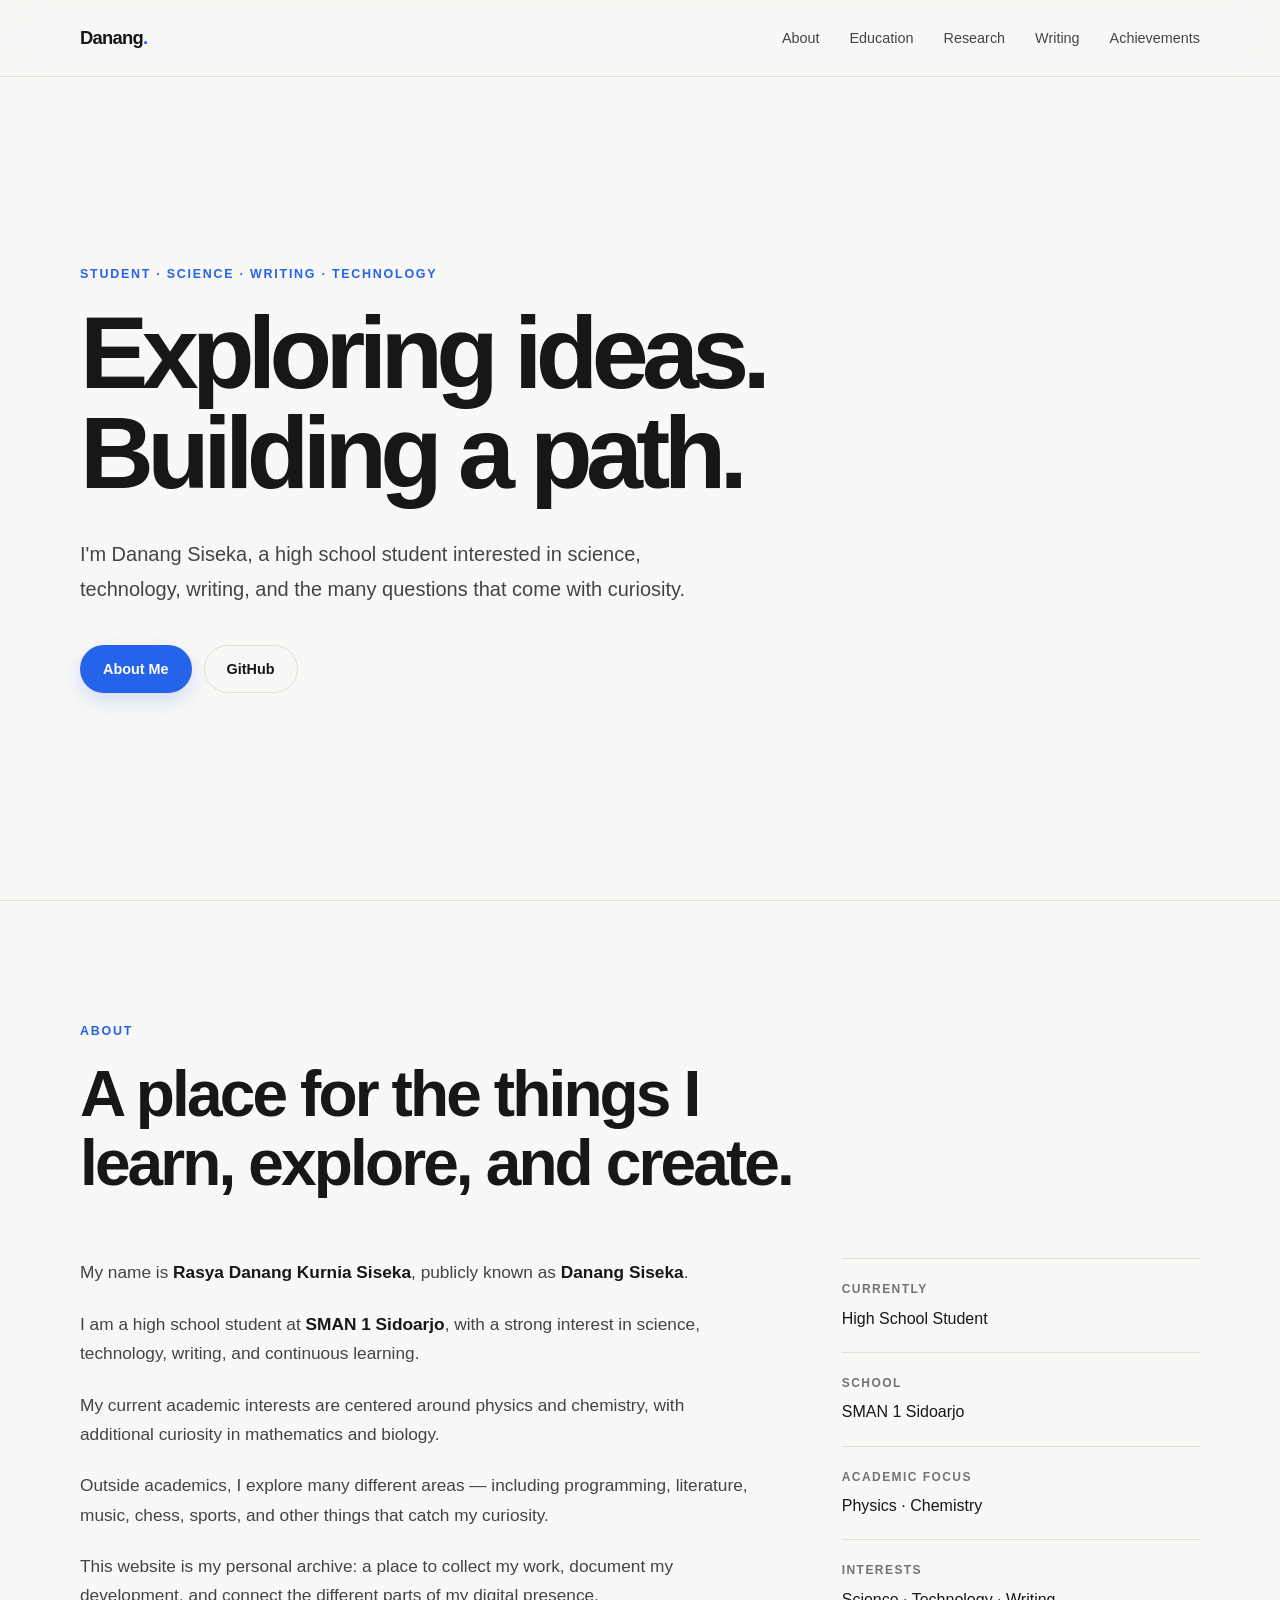
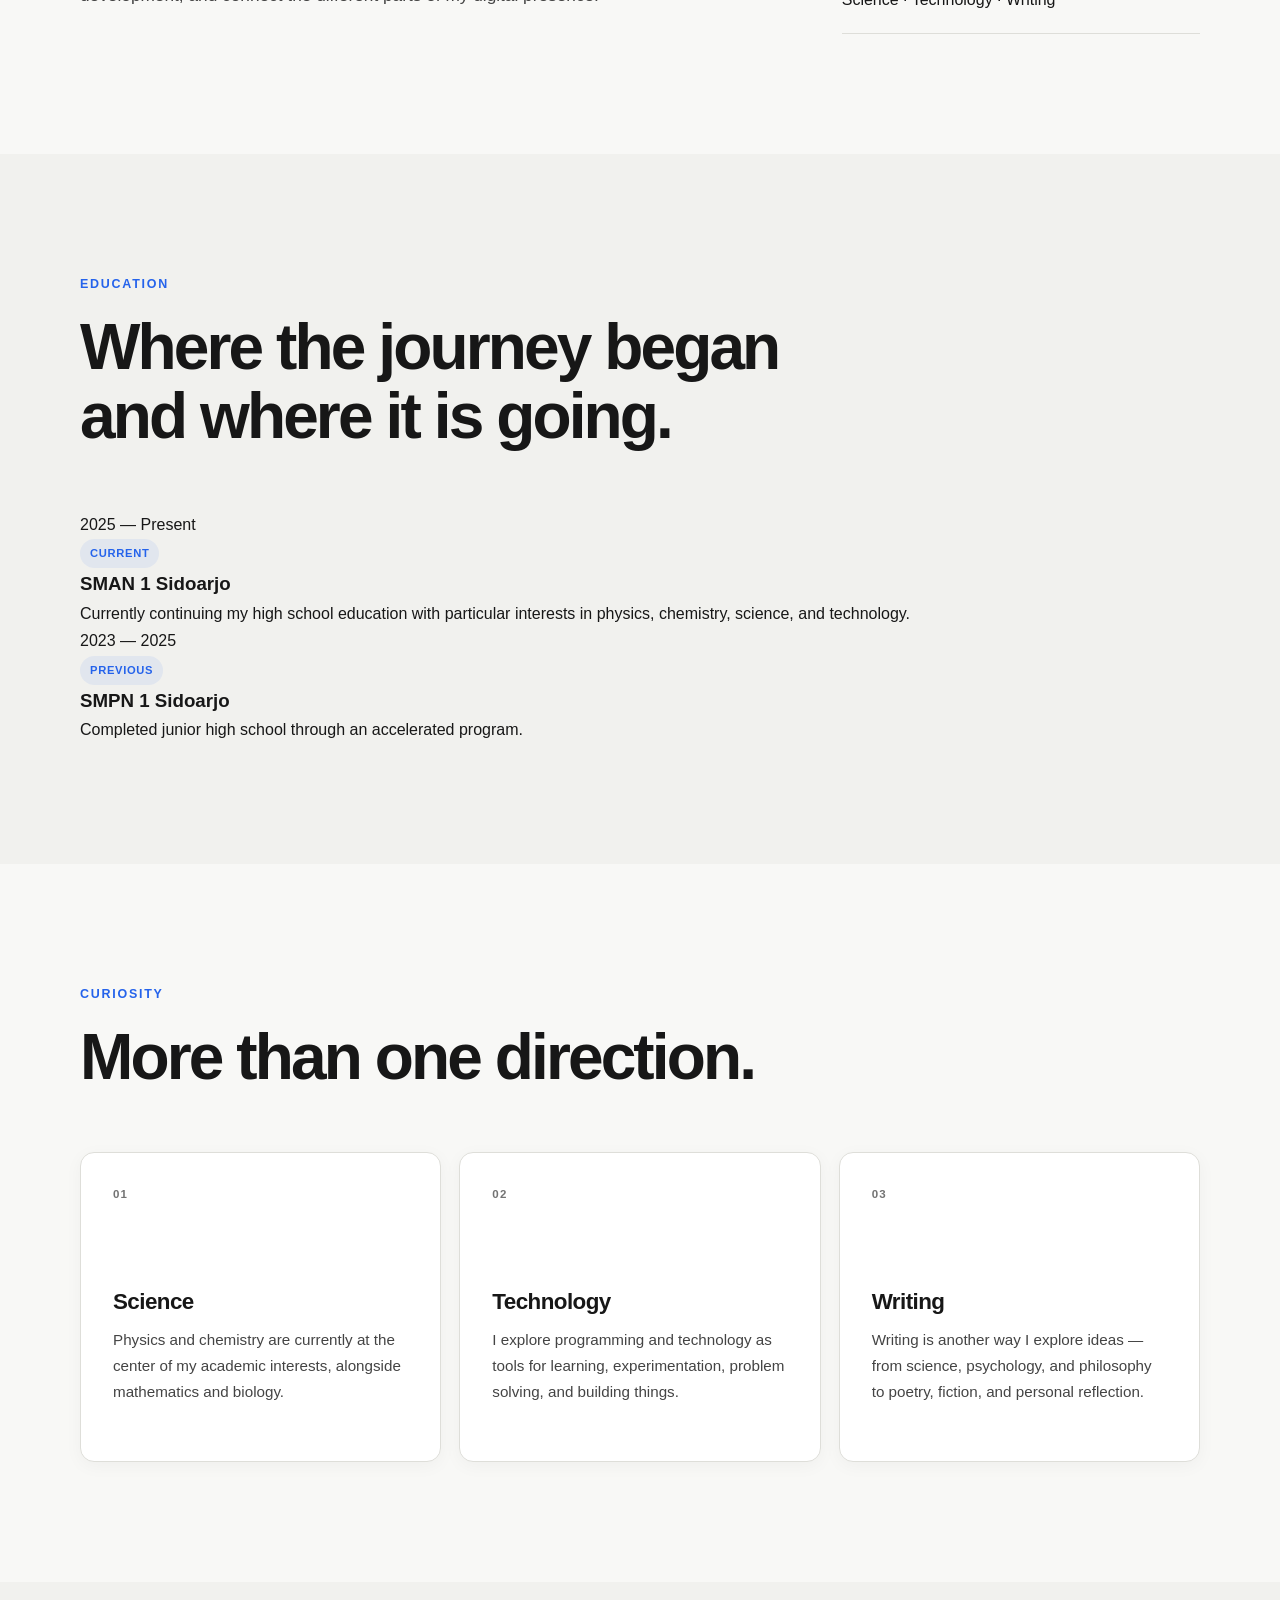
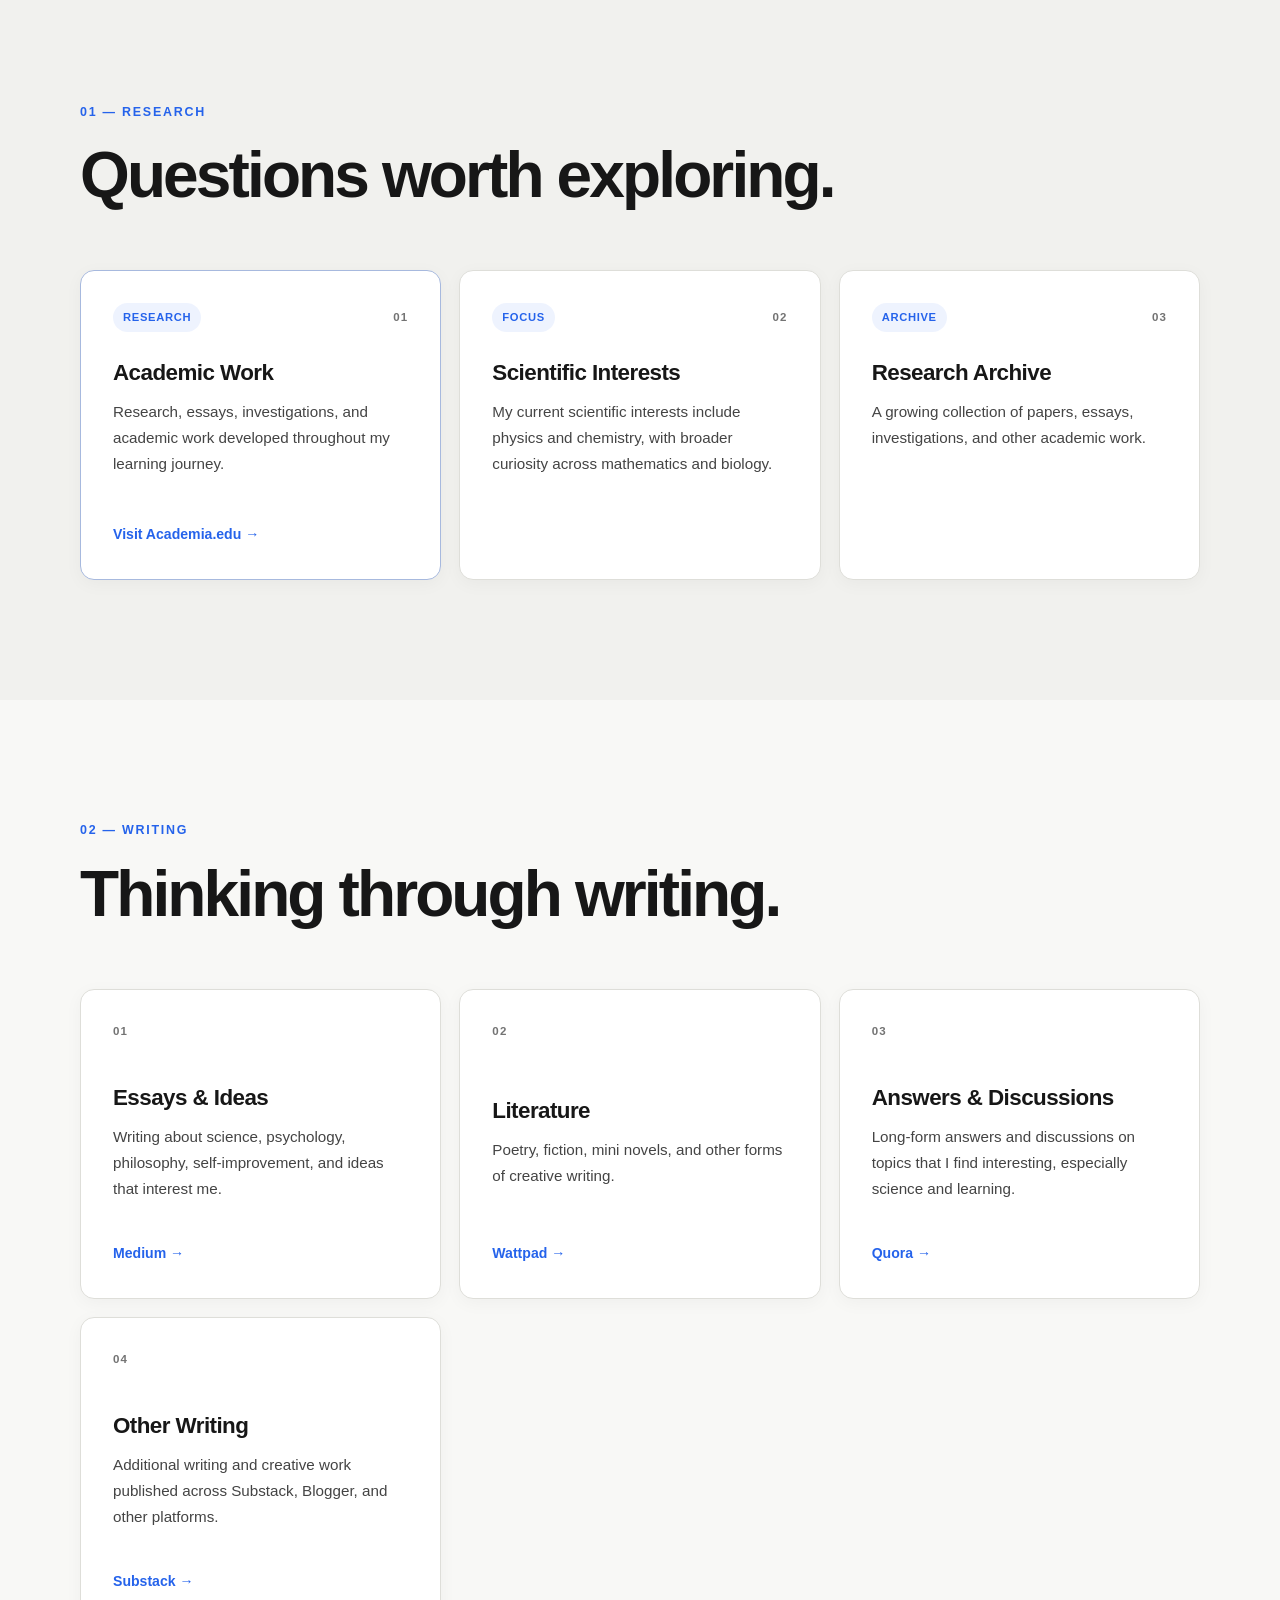
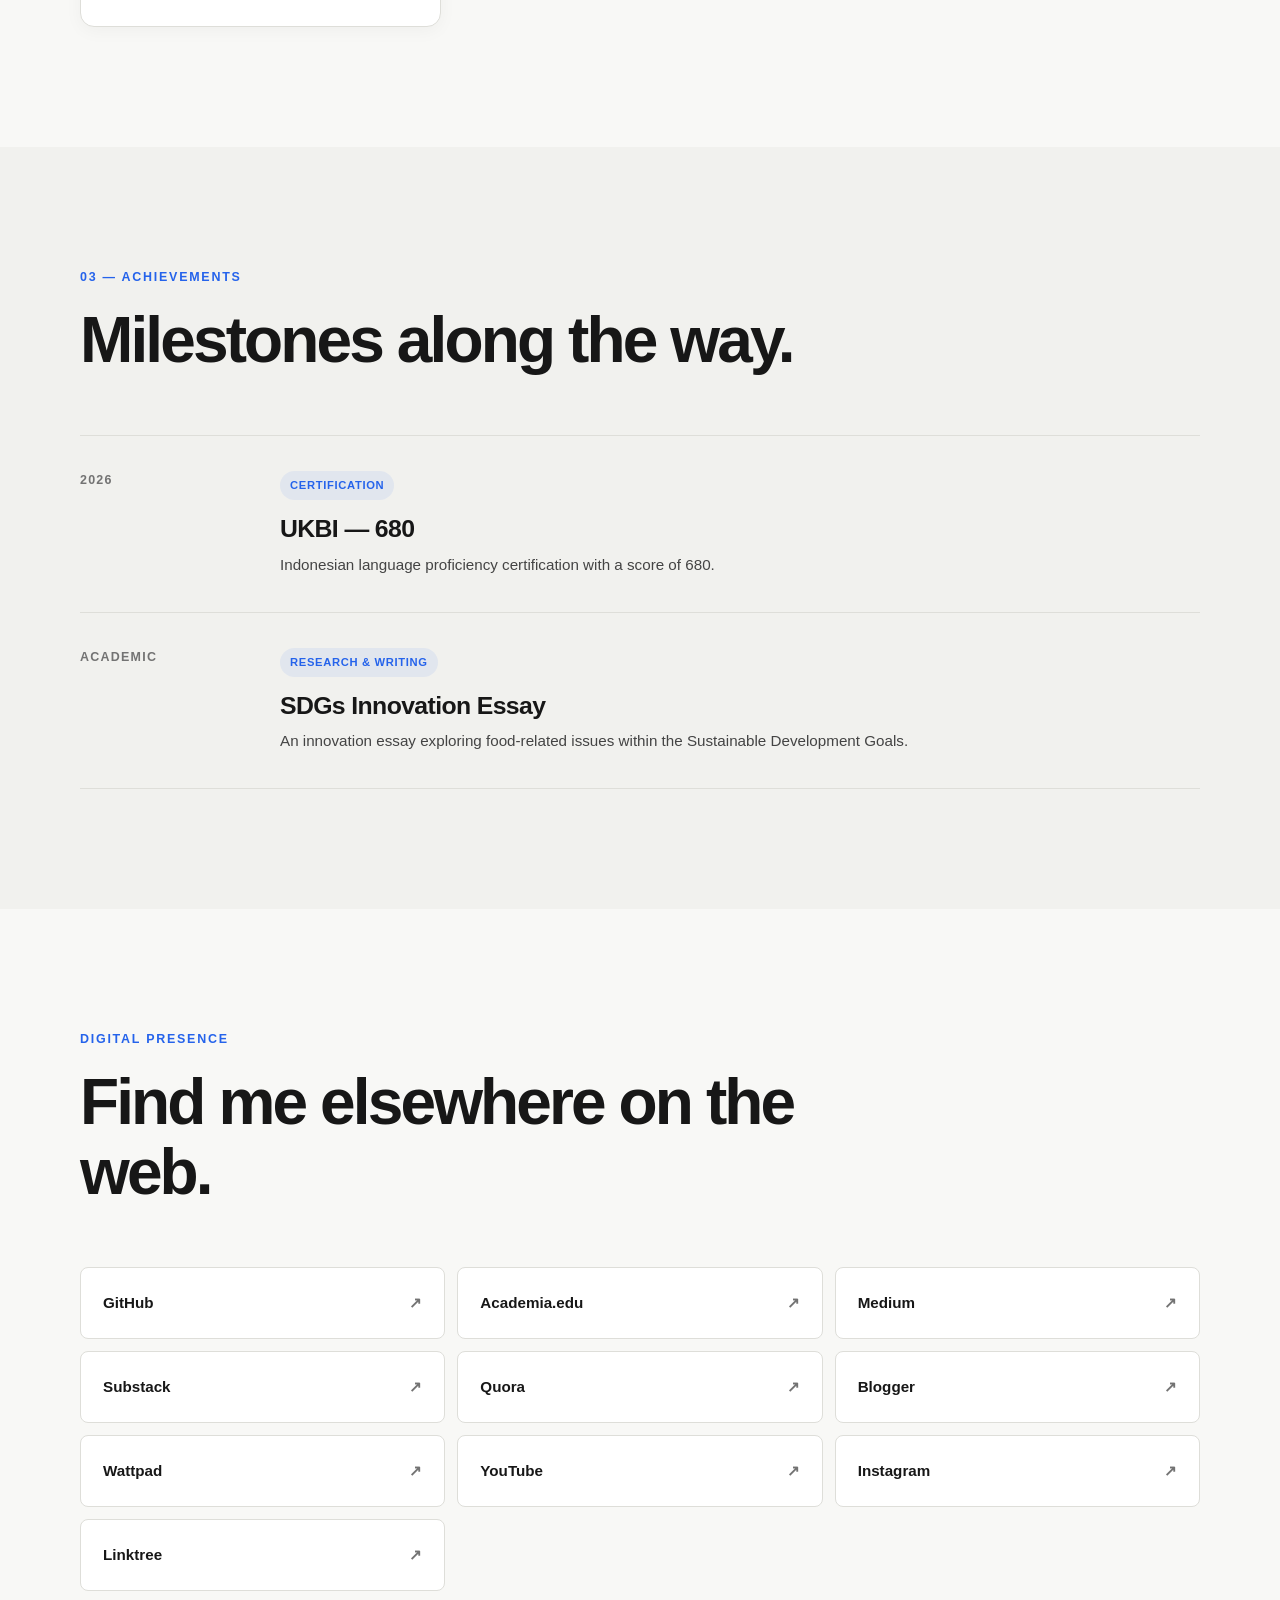
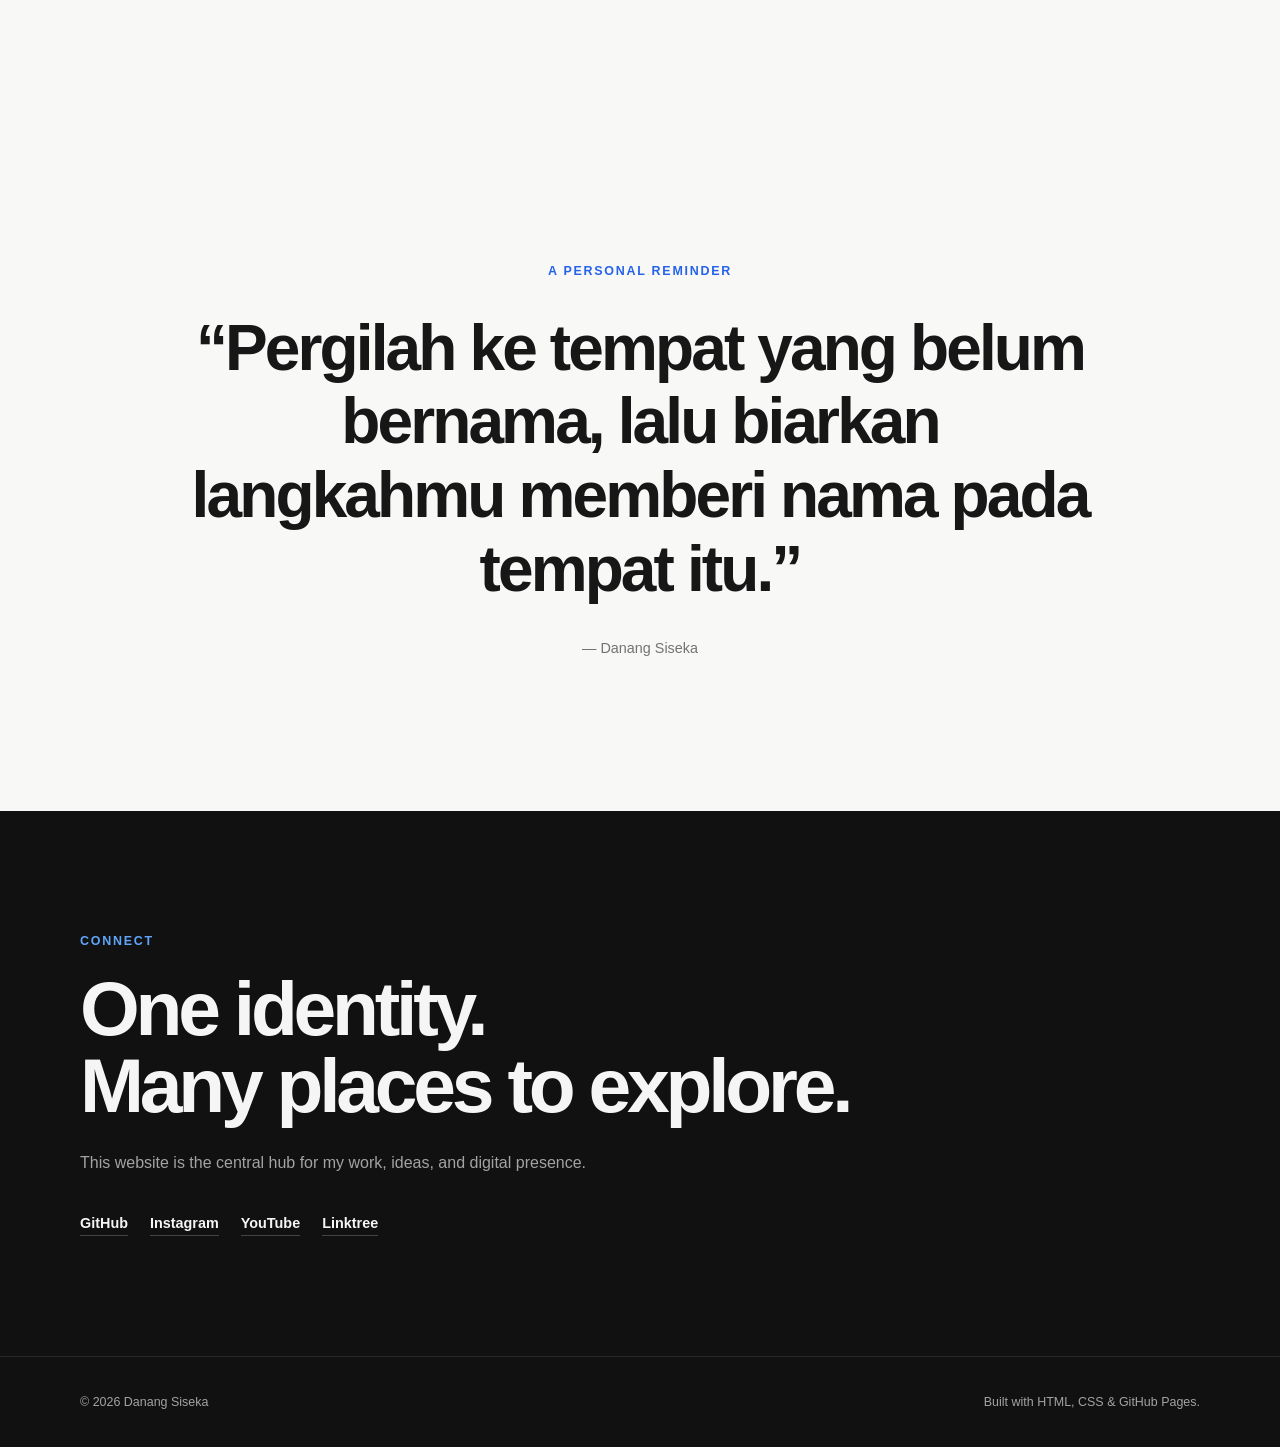
==== commit a62602b7: "Enhance SEO and update education section in index.html Updated meta tags for improved SEO and added " ====
--- a/index.html
+++ b/index.html
@@ -4,19 +4,101 @@
     <meta charset="UTF-8">
     <meta name="viewport" content="width=device-width, initial-scale=1.0">
 
+    <!-- ========================================================
+         SEO & IDENTITY
+    ========================================================= -->
+
+    <title>Danang Siseka — Personal Website</title>
+
     <meta
         name="description"
-        content="Danang Siseka — personal website, digital archive, research, writing, and academic journey."
+        content="Danang Siseka — personal website and digital archive covering science, research, writing, technology, and an ongoing academic journey."
     >
 
-    <meta name="author" content="Rasya Danang Kurnia Siseka">
-
-    <meta name="theme-color" content="#f8f8f6">
-
-    <title>Danang Siseka — Personal Website</title>
+    <meta
+        name="author"
+        content="Rasya Danang Kurnia Siseka"
+    >
+
+    <meta
+        name="keywords"
+        content="Danang Siseka, Rasya Danang Kurnia Siseka, student, science, physics, chemistry, research, writing, technology, Sidoarjo"
+    >
+
+    <meta
+        name="theme-color"
+        content="#f8f8f6"
+    >
+
+    <meta name="robots" content="index, follow">
+
+    <!-- Open Graph -->
+
+    <meta
+        property="og:title"
+        content="Danang Siseka — Personal Website"
+    >
+
+    <meta
+        property="og:description"
+        content="Personal website and digital archive of Danang Siseka — science, research, writing, technology, and more."
+    >
+
+    <meta
+        property="og:type"
+        content="website"
+    >
+
+    <meta
+        property="og:url"
+        content="https://danangsiseka.github.io/"
+    >
+
+    <meta
+        property="og:site_name"
+        content="Danang Siseka"
+    >
+
+    <!-- Canonical URL -->
+
+    <link
+        rel="canonical"
+        href="https://danangsiseka.github.io/"
+    >
+
+    <!-- ========================================================
+         STRUCTURED DATA
+    ========================================================= -->
+
+    <script type="application/ld+json">
+    {
+        "@context": "https://schema.org",
+        "@type": "Person",
+        "name": "Rasya Danang Kurnia Siseka",
+        "alternateName": "Danang Siseka",
+        "url": "https://danangsiseka.github.io/",
+        "sameAs": [
+            "https://github.com/danangsiseka",
+            "https://www.instagram.com/danangsiseka",
+            "https://www.youtube.com/@Danangsiseka",
+            "https://substack.com/@danangsiseka",
+            "https://id.quora.com/profile/Danang-Siseka",
+            "https://independent.academia.edu/RasyaDanangKurniaSiseka",
+            "https://medium.com/@danangsiseka",
+            "https://danangsiseka.blogspot.com/",
+            "https://www.wattpad.com/user/DanangSiseka",
+            "https://linktr.ee/danangsiseka"
+        ]
+    }
+    </script>
+
+    <!-- ========================================================
+         STYLESHEET
+    ========================================================= -->
 
     <link rel="stylesheet" href="style.css">
 </head>
+
 
 <body>
 
@@ -25,6 +107,7 @@
     ========================================================= -->
 
     <header class="site-header">
+
         <nav class="navbar container">
 
             <a href="#home" class="logo">
@@ -32,13 +115,31 @@
             </a>
 
             <div class="nav-links">
-                <a href="#about">About</a>
-                <a href="#research">Research</a>
-                <a href="#writing">Writing</a>
-                <a href="#achievements">Achievements</a>
+
+                <a href="#about">
+                    About
+                </a>
+
+                <a href="#education">
+                    Education
+                </a>
+
+                <a href="#research">
+                    Research
+                </a>
+
+                <a href="#writing">
+                    Writing
+                </a>
+
+                <a href="#achievements">
+                    Achievements
+                </a>
+
             </div>
 
         </nav>
+
     </header>
 
 
@@ -69,7 +170,10 @@
 
                 <div class="hero-actions">
 
-                    <a href="#about" class="button button-primary">
+                    <a
+                        href="#about"
+                        class="button button-primary"
+                    >
                         About Me
                     </a>
 
@@ -116,22 +220,37 @@
                     <div class="about-main">
 
                         <p>
-                            My name is <strong>Rasya Danang Kurnia Siseka</strong>,
-                            publicly known as <strong>Danang Siseka</strong>.
+                            My name is
+                            <strong>Rasya Danang Kurnia Siseka</strong>,
+                            publicly known as
+                            <strong>Danang Siseka</strong>.
                         </p>
 
                         <p>
                             I am a high school student at
-                            <strong>SMAN 1 Sidoarjo</strong>, with a strong
-                            interest in physics, chemistry, science,
-                            technology, and writing.
-                        </p>
-
-                        <p>
-                            I also explore many other areas outside the
-                            classroom — from programming and literature
-                            to music, chess, sports, and other things
-                            that happen to catch my curiosity.
+                            <strong>SMAN 1 Sidoarjo</strong>,
+                            with a strong interest in science,
+                            technology, writing, and continuous learning.
+                        </p>
+
+                        <p>
+                            My current academic interests are centered
+                            around physics and chemistry, with additional
+                            curiosity in mathematics and biology.
+                        </p>
+
+                        <p>
+                            Outside academics, I explore many different
+                            areas — including programming, literature,
+                            music, chess, sports, and other things
+                            that catch my curiosity.
+                        </p>
+
+                        <p>
+                            This website is my personal archive:
+                            a place to collect my work, document my
+                            development, and connect the different parts
+                            of my digital presence.
                         </p>
 
                     </div>
@@ -140,18 +259,54 @@
                     <div class="about-side">
 
                         <div class="about-item">
-                            <span class="about-label">Currently</span>
-                            <span>High School Student</span>
-                        </div>
+
+                            <span class="about-label">
+                                Currently
+                            </span>
+
+                            <span>
+                                High School Student
+                            </span>
+
+                        </div>
+
 
                         <div class="about-item">
-                            <span class="about-label">School</span>
-                            <span>SMAN 1 Sidoarjo</span>
-                        </div>
+
+                            <span class="about-label">
+                                School
+                            </span>
+
+                            <span>
+                                SMAN 1 Sidoarjo
+                            </span>
+
+                        </div>
+
 
                         <div class="about-item">
-                            <span class="about-label">Interests</span>
-                            <span>Science · Technology · Writing</span>
+
+                            <span class="about-label">
+                                Academic Focus
+                            </span>
+
+                            <span>
+                                Physics · Chemistry
+                            </span>
+
+                        </div>
+
+
+                        <div class="about-item">
+
+                            <span class="about-label">
+                                Interests
+                            </span>
+
+                            <span>
+                                Science · Technology · Writing
+                            </span>
+
                         </div>
 
                     </div>
@@ -164,10 +319,98 @@
 
 
         <!-- ====================================================
-             INTERESTS
+             EDUCATION
         ===================================================== -->
 
-        <section class="section section-alt">
+        <section id="education" class="section section-alt">
+
+            <div class="container">
+
+                <div class="section-heading">
+
+                    <p class="eyebrow">
+                        Education
+                    </p>
+
+                    <h2>
+                        Where the journey began
+                        and where it is going.
+                    </h2>
+
+                </div>
+
+
+                <div class="education-list">
+
+                    <!-- Current Education -->
+
+                    <article class="education-item">
+
+                        <div class="education-period">
+                            2025 — Present
+                        </div>
+
+                        <div class="education-content">
+
+                            <span class="tag">
+                                Current
+                            </span>
+
+                            <h3>
+                                SMAN 1 Sidoarjo
+                            </h3>
+
+                            <p>
+                                Currently continuing my high school
+                                education with particular interests
+                                in physics, chemistry, science,
+                                and technology.
+                            </p>
+
+                        </div>
+
+                    </article>
+
+
+                    <!-- Previous Education -->
+
+                    <article class="education-item">
+
+                        <div class="education-period">
+                            2023 — 2025
+                        </div>
+
+                        <div class="education-content">
+
+                            <span class="tag">
+                                Previous
+                            </span>
+
+                            <h3>
+                                SMPN 1 Sidoarjo
+                            </h3>
+
+                            <p>
+                                Completed junior high school through
+                                an accelerated program.
+                            </p>
+
+                        </div>
+
+                    </article>
+
+                </div>
+
+            </div>
+
+        </section>
+
+
+        <!-- ====================================================
+             CURIOSITY
+        ===================================================== -->
+
+        <section class="section">
 
             <div class="container">
 
@@ -186,6 +429,8 @@
 
                 <div class="cards">
 
+                    <!-- Science -->
+
                     <article class="card">
 
                         <span class="card-number">
@@ -197,13 +442,15 @@
                         </h3>
 
                         <p>
-                            Physics and chemistry are currently at the
-                            center of my academic interests, alongside
-                            mathematics and biology.
-                        </p>
-
-                    </article>
-
+                            Physics and chemistry are currently at
+                            the center of my academic interests,
+                            alongside mathematics and biology.
+                        </p>
+
+                    </article>
+
+
+                    <!-- Technology -->
 
                     <article class="card">
 
@@ -216,13 +463,15 @@
                         </h3>
 
                         <p>
-                            I explore programming, software, and technology
-                            as tools for learning, experimentation, and
-                            building things.
-                        </p>
-
-                    </article>
-
+                            I explore programming and technology
+                            as tools for learning, experimentation,
+                            problem solving, and building things.
+                        </p>
+
+                    </article>
+
+
+                    <!-- Writing -->
 
                     <article class="card">
 
@@ -235,9 +484,9 @@
                         </h3>
 
                         <p>
-                            Writing is another way I explore ideas — from
-                            science and philosophy to poetry, fiction,
-                            and personal reflection.
+                            Writing is another way I explore ideas —
+                            from science, psychology, and philosophy
+                            to poetry, fiction, and personal reflection.
                         </p>
 
                     </article>
@@ -253,7 +502,7 @@
              RESEARCH
         ===================================================== -->
 
-        <section id="research" class="section">
+        <section id="research" class="section section-alt">
 
             <div class="container">
 
@@ -272,6 +521,8 @@
 
                 <div class="cards">
 
+                    <!-- Academic Work -->
+
                     <article class="card card-featured">
 
                         <div class="card-top">
@@ -291,8 +542,9 @@
                         </h3>
 
                         <p>
-                            Research, essays, investigations, and academic
-                            work developed throughout my learning journey.
+                            Research, essays, investigations,
+                            and academic work developed throughout
+                            my learning journey.
                         </p>
 
                         <a
@@ -307,6 +559,8 @@
                     </article>
 
 
+                    <!-- Scientific Interests -->
+
                     <article class="card">
 
                         <div class="card-top">
@@ -322,17 +576,19 @@
                         </div>
 
                         <h3>
-                            Science
+                            Scientific Interests
                         </h3>
 
                         <p>
-                            My current academic interests are centered
-                            around physics and chemistry, with broader
-                            curiosity across the sciences.
-                        </p>
-
-                    </article>
-
+                            My current scientific interests include
+                            physics and chemistry, with broader
+                            curiosity across mathematics and biology.
+                        </p>
+
+                    </article>
+
+
+                    <!-- Research Archive -->
 
                     <article class="card">
 
@@ -353,8 +609,8 @@
                         </h3>
 
                         <p>
-                            A growing collection of research, papers,
-                            essays, and related academic work.
+                            A growing collection of papers, essays,
+                            investigations, and other academic work.
                         </p>
 
                     </article>
@@ -370,7 +626,7 @@
              WRITING
         ===================================================== -->
 
-        <section id="writing" class="section section-alt">
+        <section id="writing" class="section">
 
             <div class="container">
 
@@ -389,6 +645,8 @@
 
                 <div class="cards">
 
+                    <!-- Essays -->
+
                     <article class="card">
 
                         <span class="card-number">
@@ -400,8 +658,9 @@
                         </h3>
 
                         <p>
-                            Writing about science, psychology, philosophy,
-                            self-improvement, and ideas that interest me.
+                            Writing about science, psychology,
+                            philosophy, self-improvement, and
+                            ideas that interest me.
                         </p>
 
                         <a
@@ -416,6 +675,8 @@
                     </article>
 
 
+                    <!-- Literature -->
+
                     <article class="card">
 
                         <span class="card-number">
@@ -427,8 +688,8 @@
                         </h3>
 
                         <p>
-                            Poetry, fiction, mini novels, and other forms
-                            of creative writing.
+                            Poetry, fiction, mini novels, and
+                            other forms of creative writing.
                         </p>
 
                         <a
@@ -443,6 +704,8 @@
                     </article>
 
 
+                    <!-- Long-form Answers -->
+
                     <article class="card">
 
                         <span class="card-number">
@@ -454,9 +717,9 @@
                         </h3>
 
                         <p>
-                            Long-form answers and discussions on topics
-                            that I find interesting, especially science
-                            and other areas of learning.
+                            Long-form answers and discussions on
+                            topics that I find interesting,
+                            especially science and learning.
                         </p>
 
                         <a
@@ -470,6 +733,36 @@
 
                     </article>
 
+
+                    <!-- Other Writing -->
+
+                    <article class="card">
+
+                        <span class="card-number">
+                            04
+                        </span>
+
+                        <h3>
+                            Other Writing
+                        </h3>
+
+                        <p>
+                            Additional writing and creative work
+                            published across Substack, Blogger,
+                            and other platforms.
+                        </p>
+
+                        <a
+                            href="https://substack.com/@danangsiseka"
+                            class="card-link"
+                            target="_blank"
+                            rel="noopener noreferrer"
+                        >
+                            Substack →
+                        </a>
+
+                    </article>
+
                 </div>
 
             </div>
@@ -481,7 +774,7 @@
              ACHIEVEMENTS
         ===================================================== -->
 
-        <section id="achievements" class="section">
+        <section id="achievements" class="section section-alt">
 
             <div class="container">
 
@@ -500,6 +793,8 @@
 
                 <div class="achievement-list">
 
+                    <!-- UKBI -->
+
                     <article class="achievement-item">
 
                         <div class="achievement-year">
@@ -517,14 +812,16 @@
                             </h3>
 
                             <p>
-                                Indonesian language proficiency certification
-                                with a score of 680.
+                                Indonesian language proficiency
+                                certification with a score of 680.
                             </p>
 
                         </div>
 
                     </article>
 
+
+                    <!-- SDGs Essay -->
 
                     <article class="achievement-item">
 
@@ -535,7 +832,7 @@
                         <div class="achievement-content">
 
                             <span class="tag">
-                                Research
+                                Research & Writing
                             </span>
 
                             <h3>
@@ -543,9 +840,9 @@
                             </h3>
 
                             <p>
-                                An innovation essay exploring food-related
-                                issues within the Sustainable Development
-                                Goals.
+                                An innovation essay exploring
+                                food-related issues within the
+                                Sustainable Development Goals.
                             </p>
 
                         </div>
@@ -563,7 +860,7 @@
              DIGITAL PRESENCE
         ===================================================== -->
 
-        <section class="section section-alt">
+        <section class="section">
 
             <div class="container">
 
@@ -680,6 +977,17 @@
                         <span>↗</span>
                     </a>
 
+
+                    <a
+                        href="https://linktr.ee/danangsiseka"
+                        class="platform-link"
+                        target="_blank"
+                        rel="noopener noreferrer"
+                    >
+                        <span>Linktree</span>
+                        <span>↗</span>
+                    </a>
+
                 </div>
 
             </div>
@@ -688,7 +996,7 @@
 
 
         <!-- ====================================================
-             QUOTE / SIGNATURE
+             PERSONAL QUOTE
         ===================================================== -->
 
         <section class="section quote-section">
@@ -698,7 +1006,7 @@
                 <div class="quote-content">
 
                     <p class="eyebrow">
-                        A personal reminder
+                        A Personal Reminder
                     </p>
 
                     <blockquote>
--- a/style.css
+++ b/style.css
@@ -1,6 +1,81 @@
-```css
-/* ============================================================
-   RESET
+/* ============================================================
+   DANANG SISEKA — PERSONAL WEBSITE
+   Main stylesheet
+   ============================================================ */
+
+
+/* ============================================================
+   01. VARIABLES
+   ============================================================ */
+
+:root {
+    --bg: #f8f8f6;
+    --bg-alt: #f1f1ee;
+    --surface: #ffffff;
+
+    --text: #171717;
+    --text-soft: #444444;
+    --muted: #737373;
+
+    --border: #deded9;
+
+    --accent: #2563eb;
+    --accent-dark: #1d4ed8;
+    --accent-soft: rgba(37, 99, 235, 0.08);
+
+    --dark-bg: #111111;
+    --dark-surface: #1a1a1a;
+    --dark-text: #f5f5f5;
+    --dark-muted: #a3a3a3;
+
+    --shadow-sm: 0 4px 18px rgba(0, 0, 0, 0.04);
+    --shadow-md: 0 12px 35px rgba(0, 0, 0, 0.08);
+
+    --radius-sm: 8px;
+    --radius-md: 14px;
+    --radius-lg: 20px;
+
+    --container-width: 1120px;
+
+    --transition-fast: 180ms ease;
+    --transition-normal: 300ms ease;
+}
+
+
+/* ============================================================
+   02. DARK MODE
+   ============================================================ */
+
+@media (prefers-color-scheme: dark) {
+
+    :root {
+        --bg: #0f0f0f;
+        --bg-alt: #151515;
+        --surface: #191919;
+
+        --text: #f3f3f3;
+        --text-soft: #c5c5c5;
+        --muted: #999999;
+
+        --border: #2d2d2d;
+
+        --accent: #60a5fa;
+        --accent-dark: #93c5fd;
+        --accent-soft: rgba(96, 165, 250, 0.10);
+
+        --dark-bg: #080808;
+        --dark-surface: #111111;
+        --dark-text: #f5f5f5;
+        --dark-muted: #a3a3a3;
+
+        --shadow-sm: 0 4px 18px rgba(0, 0, 0, 0.18);
+        --shadow-md: 0 12px 35px rgba(0, 0, 0, 0.30);
+    }
+}
+
+
+/* ============================================================
+   03. RESET
    ============================================================ */
 
 * {
@@ -14,16 +89,31 @@
 }
 
 body {
+    min-height: 100vh;
+
+    background: var(--bg);
+    color: var(--text);
+
     font-family:
         Inter,
         -apple-system,
         BlinkMacSystemFont,
         "Segoe UI",
+        Roboto,
+        Helvetica,
+        Arial,
         sans-serif;
 
-    background: #f8f8f6;
-    color: #171717;
-    line-height: 1.6;
+    line-height: 1.7;
+
+    transition:
+        background var(--transition-normal),
+        color var(--transition-normal);
+}
+
+img {
+    display: block;
+    max-width: 100%;
 }
 
 a {
@@ -31,59 +121,62 @@
     text-decoration: none;
 }
 
-img {
-    max-width: 100%;
-    display: block;
-}
-
-
-/* ============================================================
-   VARIABLES
-   ============================================================ */
-
-:root {
-    --background: #f8f8f6;
-    --surface: #ffffff;
-    --surface-alt: #f0f0ec;
-
-    --text: #171717;
-    --text-muted: #686868;
-
-    --border: #deded8;
-
-    --accent: #2563eb;
-    --accent-dark: #1d4ed8;
-
-    --max-width: 1120px;
-
-    --radius: 16px;
-}
-
-
-/* ============================================================
-   LAYOUT
+button,
+a {
+    -webkit-tap-highlight-color: transparent;
+}
+
+
+/* ============================================================
+   04. GLOBAL
    ============================================================ */
 
 .container {
     width: min(
-        calc(100% - 40px),
-        var(--max-width)
+        calc(100% - 48px),
+        var(--container-width)
     );
 
     margin-inline: auto;
 }
 
 .section {
-    padding: 110px 0;
+    padding: 120px 0;
 }
 
 .section-alt {
-    background: var(--surface-alt);
-}
-
-
-/* ============================================================
-   HEADER
+    background: var(--bg-alt);
+}
+
+.eyebrow {
+    margin-bottom: 18px;
+
+    color: var(--accent);
+
+    font-size: 0.78rem;
+    font-weight: 700;
+
+    letter-spacing: 0.14em;
+    text-transform: uppercase;
+}
+
+.section-heading {
+    max-width: 760px;
+    margin-bottom: 60px;
+}
+
+.section-heading h2 {
+    max-width: 760px;
+
+    font-size: clamp(2.2rem, 5vw, 4.3rem);
+    line-height: 1.08;
+
+    letter-spacing: -0.045em;
+}
+
+
+/* ============================================================
+   05. HEADER
    ============================================================ */
 
 .site-header {
@@ -91,15 +184,24 @@
     top: 0;
     z-index: 100;
 
-    background: rgba(248, 248, 246, 0.88);
-
-    backdrop-filter: blur(12px);
-
-    border-bottom: 1px solid rgba(222, 222, 216, 0.7);
+    background: color-mix(
+        in srgb,
+        var(--bg) 82%,
+        transparent
+    );
+
+    border-bottom: 1px solid var(--border);
+
+    backdrop-filter: blur(16px);
+    -webkit-backdrop-filter: blur(16px);
+
+    transition:
+        background var(--transition-normal),
+        border-color var(--transition-normal);
 }
 
 .navbar {
-    min-height: 72px;
+    min-height: 76px;
 
     display: flex;
     align-items: center;
@@ -108,8 +210,8 @@
 
 .logo {
     font-size: 1.15rem;
-    font-weight: 750;
-    letter-spacing: -0.03em;
+    font-weight: 800;
+    letter-spacing: -0.04em;
 }
 
 .logo span {
@@ -119,49 +221,73 @@
 .nav-links {
     display: flex;
     align-items: center;
-    gap: 28px;
+    gap: 30px;
 }
 
 .nav-links a {
-    color: var(--text-muted);
+    position: relative;
+
+    color: var(--text-soft);
 
     font-size: 0.9rem;
     font-weight: 500;
 
     transition:
-        color 0.2s ease;
+        color var(--transition-fast);
+}
+
+.nav-links a::after {
+    content: "";
+
+    position: absolute;
+    left: 0;
+    bottom: -7px;
+
+    width: 100%;
+    height: 1px;
+
+    background: var(--accent);
+
+    transform: scaleX(0);
+    transform-origin: right;
+
+    transition:
+        transform var(--transition-fast);
 }
 
 .nav-links a:hover {
     color: var(--text);
 }
 
-
-/* ============================================================
-   TYPOGRAPHY
-   ============================================================ */
-
-.eyebrow {
-    margin-bottom: 16px;
-
-    color: var(--accent);
-
-    font-size: 0.78rem;
-    font-weight: 700;
-
-    letter-spacing: 0.12em;
-    text-transform: uppercase;
-}
-
-h1,
-h2,
-h3 {
-    letter-spacing: -0.035em;
-    line-height: 1.1;
-}
-
-h1 {
-    max-width: 850px;
+.nav-links a:hover::after {
+    transform: scaleX(1);
+    transform-origin: left;
+}
+
+
+/* ============================================================
+   06. HERO
+   ============================================================ */
+
+.hero {
+    min-height: calc(100vh - 76px);
+
+    display: flex;
+    align-items: center;
+
+    padding: 110px 0 130px;
+
+    border-bottom: 1px solid var(--border);
+}
+
+.hero-content {
+    max-width: var(--container-width);
+}
+
+.hero h1 {
+    max-width: 1000px;
+
+    margin-bottom: 34px;
 
     font-size: clamp(
         3.4rem,
@@ -169,87 +295,60 @@
         6.8rem
     );
 
-    font-weight: 800;
-}
-
-h2 {
-    max-width: 700px;
+    font-weight: 750;
+    line-height: 0.98;
+
+    letter-spacing: -0.065em;
+}
+
+.hero-description {
+    max-width: 650px;
+
+    margin-bottom: 38px;
+
+    color: var(--text-soft);
 
     font-size: clamp(
-        2.2rem,
-        5vw,
-        4rem
+        1.05rem,
+        2vw,
+        1.25rem
     );
 
-    font-weight: 750;
-}
-
-h3 {
-    font-size: 1.45rem;
-    font-weight: 700;
-}
-
-
-/* ============================================================
-   HERO
-   ============================================================ */
-
-.hero {
-    min-height: calc(100vh - 72px);
-
-    display: flex;
-    align-items: center;
-
-    padding: 100px 0;
-}
-
-.hero-content {
-    display: flex;
-    flex-direction: column;
-    align-items: flex-start;
-}
-
-.hero-description {
-    max-width: 620px;
-
-    margin-top: 32px;
-
-    color: var(--text-muted);
-
-    font-size: 1.15rem;
-    line-height: 1.8;
-}
+    line-height: 1.75;
+}
+
+
+/* ============================================================
+   07. BUTTONS
+   ============================================================ */
 
 .hero-actions {
     display: flex;
+    flex-wrap: wrap;
     gap: 12px;
-
-    margin-top: 40px;
-}
-
-
-/* ============================================================
-   BUTTONS
-   ============================================================ */
+}
 
 .button {
+    min-height: 48px;
+
     display: inline-flex;
     align-items: center;
     justify-content: center;
 
-    min-height: 48px;
-
     padding: 0 22px;
 
+    border: 1px solid transparent;
     border-radius: 999px;
 
-    font-size: 0.92rem;
+    font-size: 0.9rem;
     font-weight: 650;
 
     transition:
-        transform 0.2s ease,
-        background 0.2s ease,
-        border-color 0.2s ease;
+        transform var(--transition-fast),
+        background var(--transition-fast),
+        color var(--transition-fast),
+        border-color var(--transition-fast),
+        box-shadow var(--transition-fast);
 }
 
 .button:hover {
@@ -257,63 +356,98 @@
 }
 
 .button-primary {
-    background: var(--text);
-    color: white;
+    background: var(--accent);
+    color: #ffffff;
+
+    box-shadow:
+        0 8px 20px
+        rgba(37, 99, 235, 0.18);
 }
 
 .button-primary:hover {
-    background: #000000;
+    background: var(--accent-dark);
 }
 
 .button-secondary {
-    border: 1px solid var(--border);
+    background: transparent;
+    color: var(--text);
+
+    border-color: var(--border);
+}
+
+.button-secondary:hover {
     background: var(--surface);
-}
-
-.button-secondary:hover {
-    border-color: #aaa;
-}
-
-
-/* ============================================================
-   SECTION HEADING
-   ============================================================ */
-
-.section-heading {
-    margin-bottom: 55px;
-}
-
-.section-heading h2 {
+    border-color: var(--text);
+}
+
+
+/* ============================================================
+   08. ABOUT
+   ============================================================ */
+
+.about-content {
+    display: grid;
+    grid-template-columns:
+        minmax(0, 1.5fr)
+        minmax(260px, 0.8fr);
+
+    gap: 90px;
+}
+
+.about-main {
+    max-width: 720px;
+}
+
+.about-main p {
+    margin-bottom: 22px;
+
+    color: var(--text-soft);
+
+    font-size: 1.08rem;
+}
+
+.about-main strong {
     color: var(--text);
-}
-
-
-/* ============================================================
-   ABOUT
-   ============================================================ */
-
-.about-content {
-    max-width: 720px;
-
-    display: grid;
-    gap: 20px;
-
-    color: var(--text-muted);
-
-    font-size: 1.15rem;
-    line-height: 1.85;
-}
-
-
-/* ============================================================
-   CARDS
+    font-weight: 650;
+}
+
+.about-side {
+    align-self: start;
+
+    border-top: 1px solid var(--border);
+}
+
+.about-item {
+    display: flex;
+    flex-direction: column;
+
+    padding: 20px 0;
+
+    border-bottom: 1px solid var(--border);
+}
+
+.about-label {
+    margin-bottom: 5px;
+
+    color: var(--muted);
+
+    font-size: 0.75rem;
+    font-weight: 700;
+
+    letter-spacing: 0.12em;
+    text-transform: uppercase;
+}
+
+
+/* ============================================================
+   09. CARDS
    ============================================================ */
 
 .cards {
     display: grid;
 
     grid-template-columns:
-        repeat(3, 1fr);
+        repeat(3, minmax(0, 1fr));
 
     gap: 18px;
 }
@@ -324,68 +458,90 @@
     display: flex;
     flex-direction: column;
 
-    padding: 30px;
+    padding: 32px;
 
     background: var(--surface);
 
     border: 1px solid var(--border);
-    border-radius: var(--radius);
+    border-radius: var(--radius-md);
+
+    box-shadow: var(--shadow-sm);
 
     transition:
-        transform 0.25s ease,
-        border-color 0.25s ease,
-        box-shadow 0.25s ease;
+        transform var(--transition-normal),
+        border-color var(--transition-normal),
+        box-shadow var(--transition-normal),
+        background var(--transition-normal);
 }
 
 .card:hover {
     transform: translateY(-5px);
 
-    border-color: #bdbdb7;
-
-    box-shadow:
-        0 18px 40px rgba(0, 0, 0, 0.06);
+    border-color:
+        color-mix(
+            in srgb,
+            var(--accent) 40%,
+            var(--border)
+        );
+
+    box-shadow: var(--shadow-md);
+}
+
+.card-featured {
+    border-color:
+        color-mix(
+            in srgb,
+            var(--accent) 30%,
+            var(--border)
+        );
 }
 
 .card-number {
-    color: #999;
-
-    font-size: 0.78rem;
+    color: var(--muted);
+
+    font-size: 0.72rem;
     font-weight: 700;
 
-    letter-spacing: 0.08em;
+    letter-spacing: 0.1em;
+}
+
+.card > .card-number {
+    margin-bottom: auto;
 }
 
 .card h3 {
-    margin-top: 45px;
+    margin: 28px 0 12px;
+
+    font-size: 1.4rem;
+    line-height: 1.2;
+
+    letter-spacing: -0.025em;
 }
 
 .card p {
-    margin-top: 14px;
-
-    color: var(--text-muted);
-
+    margin-bottom: 24px;
+
+    color: var(--text-soft);
+
+    font-size: 0.95rem;
     line-height: 1.7;
 }
 
 .card-link {
     margin-top: auto;
 
-    padding-top: 30px;
-
     color: var(--accent);
 
-    font-size: 0.9rem;
-    font-weight: 650;
+    font-size: 0.88rem;
+    font-weight: 700;
+
+    transition:
+        color var(--transition-fast);
 }
 
 .card-link:hover {
     color: var(--accent-dark);
 }
-
-
-/* ============================================================
-   CARD TOP
-   ============================================================ */
 
 .card-top {
     display: flex;
@@ -393,89 +549,256 @@
     justify-content: space-between;
 }
 
+
+/* ============================================================
+   10. TAGS
+   ============================================================ */
+
 .tag {
     display: inline-flex;
+    align-items: center;
+
+    width: fit-content;
 
     padding: 5px 10px;
 
+    background: var(--accent-soft);
+    color: var(--accent);
+
     border-radius: 999px;
 
-    background: #eef2ff;
+    font-size: 0.7rem;
+    font-weight: 750;
+
+    letter-spacing: 0.06em;
+    text-transform: uppercase;
+}
+
+
+/* ============================================================
+   11. ACHIEVEMENTS
+   ============================================================ */
+
+.achievement-list {
+    border-top: 1px solid var(--border);
+}
+
+.achievement-item {
+    display: grid;
+
+    grid-template-columns: 150px 1fr;
+
+    gap: 50px;
+
+    padding: 34px 0;
+
+    border-bottom: 1px solid var(--border);
+}
+
+.achievement-year {
+    color: var(--muted);
+
+    font-size: 0.78rem;
+    font-weight: 700;
+
+    letter-spacing: 0.1em;
+    text-transform: uppercase;
+}
+
+.achievement-content h3 {
+    margin: 14px 0 8px;
+
+    font-size: 1.55rem;
+    line-height: 1.2;
+
+    letter-spacing: -0.025em;
+}
+
+.achievement-content p {
+    max-width: 680px;
+
+    color: var(--text-soft);
+
+    font-size: 0.95rem;
+}
+
+
+/* ============================================================
+   12. DIGITAL PLATFORM GRID
+   ============================================================ */
+
+.platform-grid {
+    display: grid;
+
+    grid-template-columns:
+        repeat(3, minmax(0, 1fr));
+
+    gap: 12px;
+}
+
+.platform-link {
+    display: flex;
+    align-items: center;
+    justify-content: space-between;
+
+    min-height: 72px;
+
+    padding: 0 22px;
+
+    background: var(--surface);
+
+    border: 1px solid var(--border);
+    border-radius: var(--radius-sm);
+
+    font-size: 0.95rem;
+    font-weight: 600;
+
+    transition:
+        transform var(--transition-fast),
+        background var(--transition-fast),
+        border-color var(--transition-fast),
+        color var(--transition-fast);
+}
+
+.platform-link span:last-child {
+    color: var(--muted);
+
+    transition:
+        transform var(--transition-fast),
+        color var(--transition-fast);
+}
+
+.platform-link:hover {
     color: var(--accent);
 
-    font-size: 0.72rem;
-    font-weight: 700;
-}
-
-
-/* ============================================================
-   CONNECT
+    border-color:
+        color-mix(
+            in srgb,
+            var(--accent) 35%,
+            var(--border)
+        );
+
+    transform: translateY(-2px);
+}
+
+.platform-link:hover span:last-child {
+    color: var(--accent);
+    transform: translate(3px, -3px);
+}
+
+
+/* ============================================================
+   13. QUOTE
+   ============================================================ */
+
+.quote-section {
+    padding-top: 150px;
+    padding-bottom: 150px;
+}
+
+.quote-content {
+    max-width: 900px;
+    margin-inline: auto;
+
+    text-align: center;
+}
+
+.quote-content blockquote {
+    margin: 30px 0;
+
+    font-size: clamp(
+        2rem,
+        5vw,
+        4rem
+    );
+
+    font-weight: 600;
+    line-height: 1.15;
+
+    letter-spacing: -0.045em;
+}
+
+.quote-author {
+    color: var(--muted);
+
+    font-size: 0.9rem;
+}
+
+
+/* ============================================================
+   14. CONNECT
    ============================================================ */
 
 .connect {
-    background: var(--text);
-    color: white;
+    background: var(--dark-bg);
+    color: var(--dark-text);
+}
+
+.connect .eyebrow {
+    color: #60a5fa;
 }
 
 .connect-content {
-    max-width: 720px;
-}
-
-.connect .eyebrow {
-    color: #93b4ff;
+    max-width: 850px;
 }
 
 .connect h2 {
-    color: white;
-}
-
-.connect p:not(.eyebrow) {
-    margin-top: 25px;
-
-    color: #b5b5b5;
-
-    font-size: 1.05rem;
-    line-height: 1.8;
+    margin-bottom: 25px;
+
+    font-size: clamp(
+        2.8rem,
+        6vw,
+        5.5rem
+    );
+
+    line-height: 1;
+
+    letter-spacing: -0.055em;
+}
+
+.connect-content > p:not(.eyebrow) {
+    max-width: 600px;
+
+    margin-bottom: 35px;
+
+    color: var(--dark-muted);
 }
 
 .social-links {
     display: flex;
     flex-wrap: wrap;
-    gap: 10px;
-
-    margin-top: 35px;
+    gap: 22px;
 }
 
 .social-links a {
-    padding: 9px 15px;
-
-    border: 1px solid #3a3a3a;
-    border-radius: 999px;
-
-    color: #ddd;
-
-    font-size: 0.88rem;
+    color: var(--dark-text);
+
+    font-size: 0.9rem;
+    font-weight: 600;
+
+    border-bottom: 1px solid #444444;
 
     transition:
-        background 0.2s ease,
-        border-color 0.2s ease;
+        color var(--transition-fast),
+        border-color var(--transition-fast);
 }
 
 .social-links a:hover {
-    background: #2b2b2b;
-    border-color: #555;
-}
-
-
-/* ============================================================
-   FOOTER
+    color: #60a5fa;
+    border-color: #60a5fa;
+}
+
+
+/* ============================================================
+   15. FOOTER
    ============================================================ */
 
 .site-footer {
-    background: var(--text);
-    color: #777;
-
-    border-top: 1px solid #303030;
+    background: var(--dark-bg);
+
+    border-top: 1px solid #292929;
+
+    color: var(--dark-muted);
 }
 
 .footer-content {
@@ -485,59 +808,80 @@
     align-items: center;
     justify-content: space-between;
 
-    font-size: 0.8rem;
-}
-
-
-/* ============================================================
-   RESPONSIVE — TABLET
-   ============================================================ */
-
-@media (max-width: 800px) {
+    gap: 20px;
+
+    font-size: 0.78rem;
+}
+
+
+/* ============================================================
+   16. RESPONSIVE — TABLET
+   ============================================================ */
+
+@media (max-width: 900px) {
+
+    .section {
+        padding: 95px 0;
+    }
+
+    .about-content {
+        grid-template-columns: 1fr;
+        gap: 50px;
+    }
 
     .cards {
-        grid-template-columns: 1fr;
-    }
-
-    .card {
-        min-height: 260px;
+        grid-template-columns: 1fr 1fr;
+    }
+
+    .cards .card:last-child {
+        grid-column: 1 / -1;
+    }
+
+    .platform-grid {
+        grid-template-columns: 1fr 1fr;
+    }
+
+    .achievement-item {
+        grid-template-columns: 110px 1fr;
+        gap: 30px;
+    }
+}
+
+
+/* ============================================================
+   17. RESPONSIVE — MOBILE
+   ============================================================ */
+
+@media (max-width: 650px) {
+
+    .container {
+        width: min(
+            calc(100% - 32px),
+            var(--container-width)
+        );
+    }
+
+    .site-header {
+        position: relative;
+    }
+
+    .navbar {
+        min-height: 68px;
+    }
+
+    .nav-links {
+        display: none;
     }
 
     .hero {
         min-height: auto;
 
-        padding: 100px 0 90px;
-    }
-
-    .section {
-        padding: 85px 0;
-    }
-
-}
-
-
-/* ============================================================
-   RESPONSIVE — MOBILE
-   ============================================================ */
-
-@media (max-width: 600px) {
-
-    .container {
-        width: min(
-            calc(100% - 28px),
-            var(--max-width)
-        );
-    }
-
-    .nav-links {
-        display: none;
-    }
-
-    .navbar {
-        min-height: 64px;
-    }
-
-    h1 {
+        padding: 90px 0 100px;
+    }
+
+    .hero h1 {
+        margin-bottom: 26px;
+
         font-size: clamp(
             3rem,
             15vw,
@@ -545,17 +889,11 @@
         );
     }
 
-    h2 {
-        font-size: 2.4rem;
-    }
-
     .hero-description {
         font-size: 1rem;
     }
 
     .hero-actions {
-        width: 100%;
-
         flex-direction: column;
     }
 
@@ -564,26 +902,80 @@
     }
 
     .section {
-        padding: 75px 0;
+        padding: 80px 0;
     }
 
     .section-heading {
-        margin-bottom: 40px;
+        margin-bottom: 42px;
+    }
+
+    .section-heading h2 {
+        font-size: 2.35rem;
+    }
+
+    .cards {
+        grid-template-columns: 1fr;
+    }
+
+    .cards .card:last-child {
+        grid-column: auto;
     }
 
     .card {
-        padding: 25px;
+        min-height: 280px;
+        padding: 27px;
+    }
+
+    .achievement-item {
+        grid-template-columns: 1fr;
+        gap: 12px;
+
+        padding: 28px 0;
+    }
+
+    .platform-grid {
+        grid-template-columns: 1fr;
+    }
+
+    .quote-section {
+        padding-top: 100px;
+        padding-bottom: 100px;
+    }
+
+    .quote-content blockquote {
+        font-size: 2rem;
+    }
+
+    .connect h2 {
+        font-size: 3rem;
     }
 
     .footer-content {
-        min-height: 110px;
+        min-height: auto;
 
         flex-direction: column;
         align-items: flex-start;
-        justify-content: center;
-
-        gap: 5px;
-    }
-
-}
-```
+
+        padding: 28px 0;
+    }
+}
+
+
+/* ============================================================
+   18. REDUCED MOTION
+   ============================================================ */
+
+@media (prefers-reduced-motion: reduce) {
+
+    html {
+        scroll-behavior: auto;
+    }
+
+    *,
+    *::before,
+    *::after {
+        transition-duration: 0.01ms !important;
+        animation-duration: 0.01ms !important;
+        animation-iteration-count: 1 !important;
+    }
+}
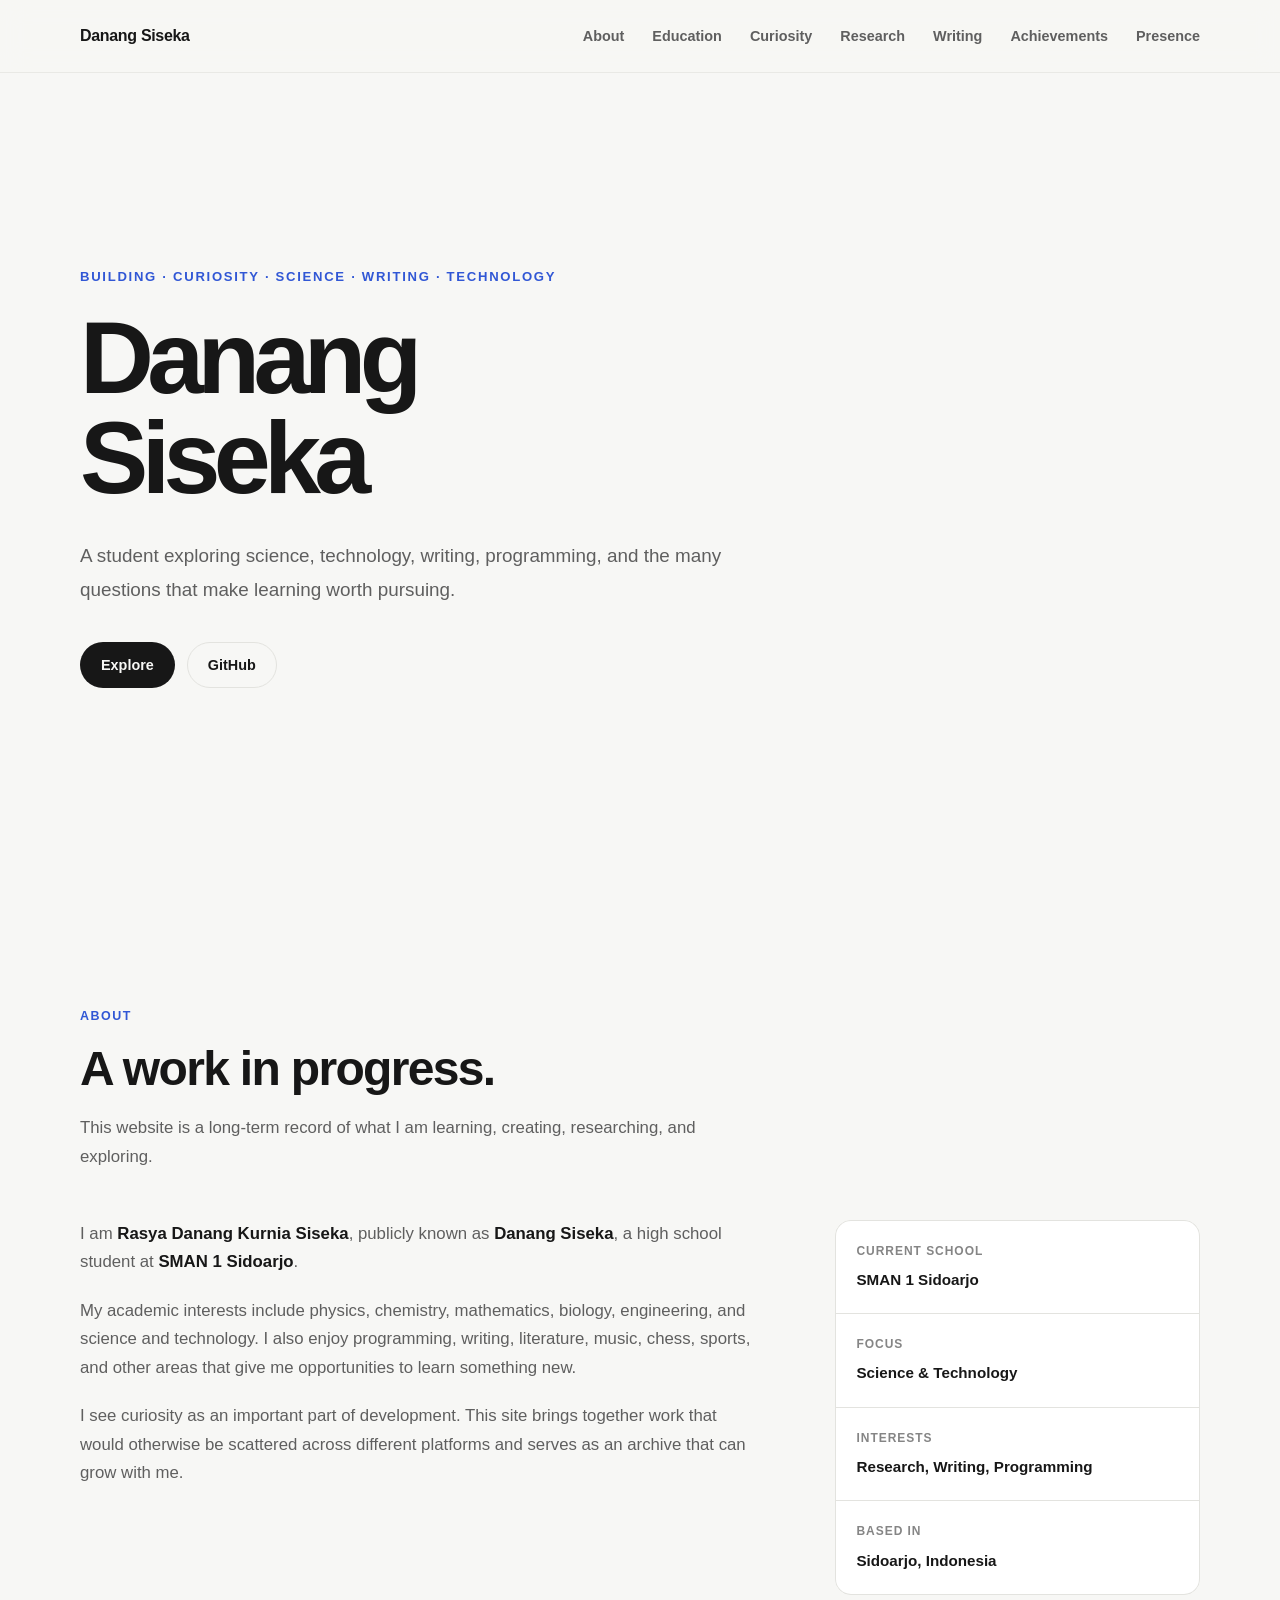
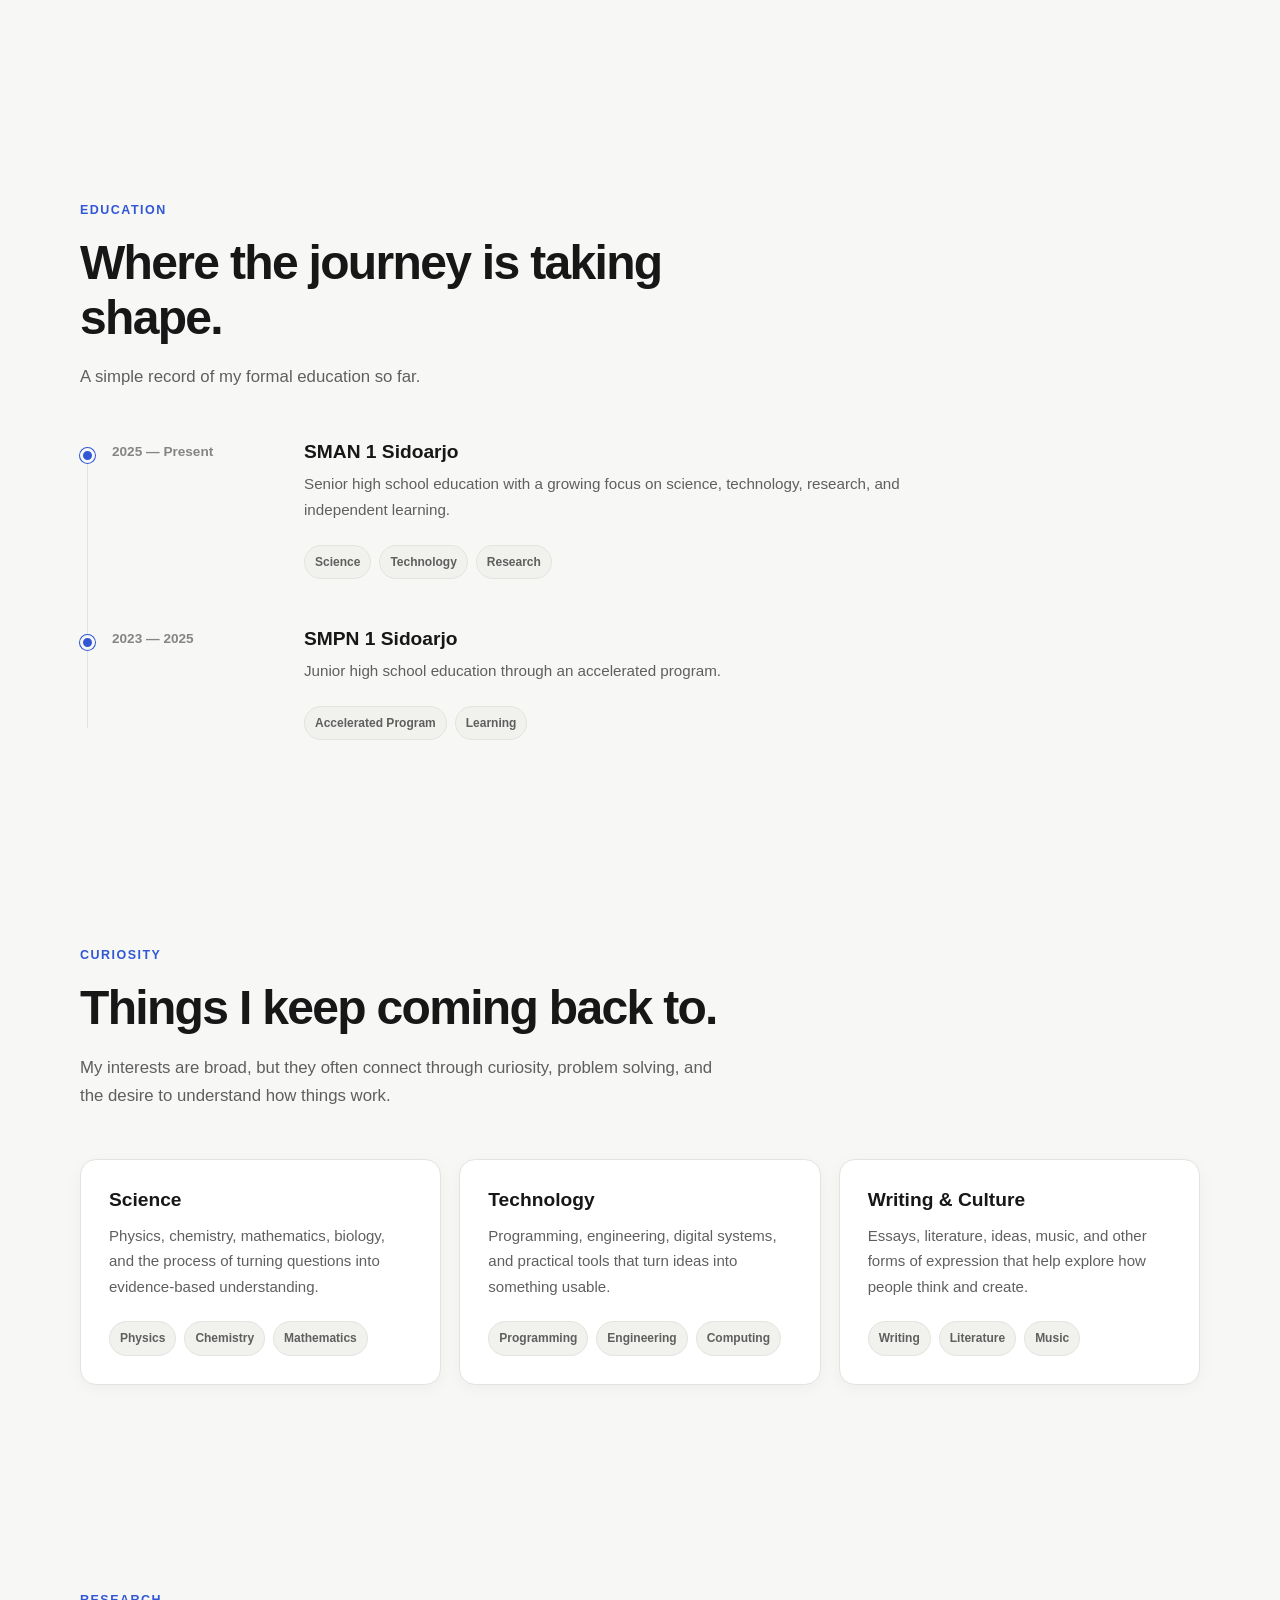
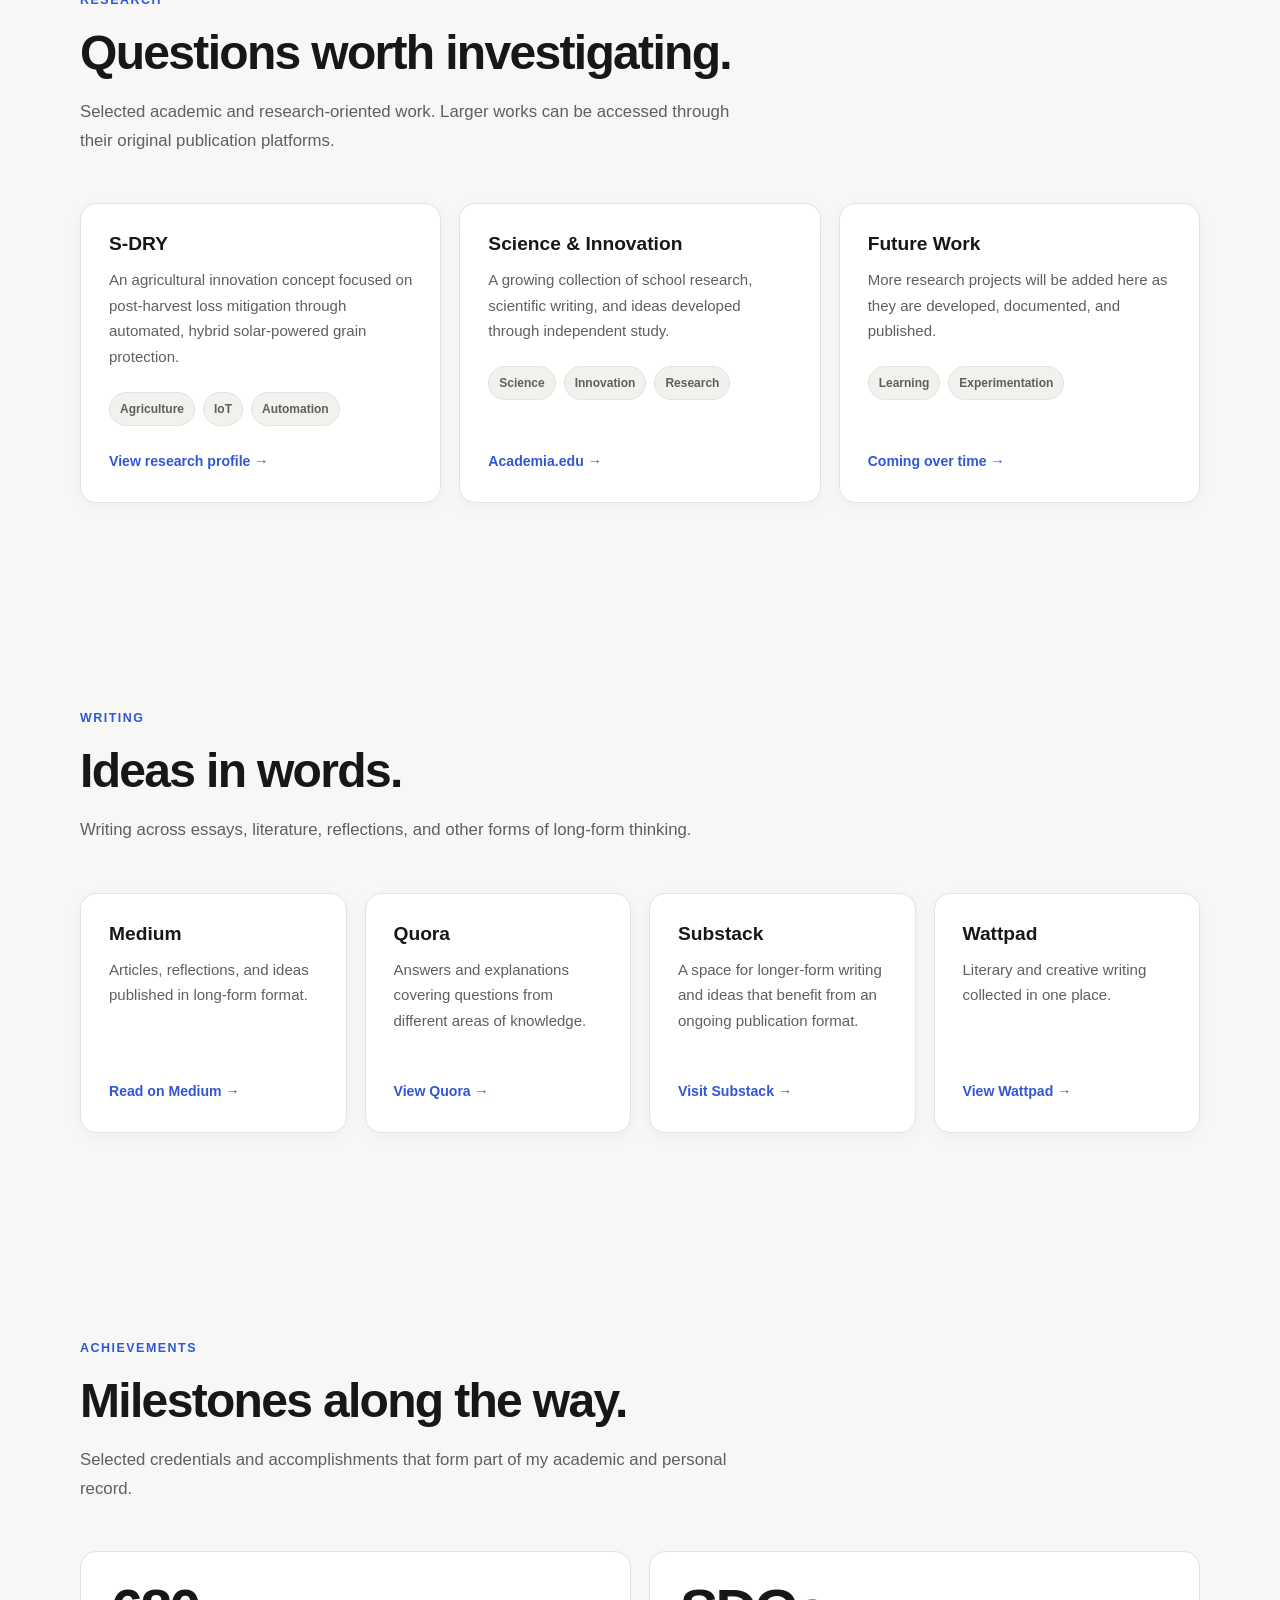
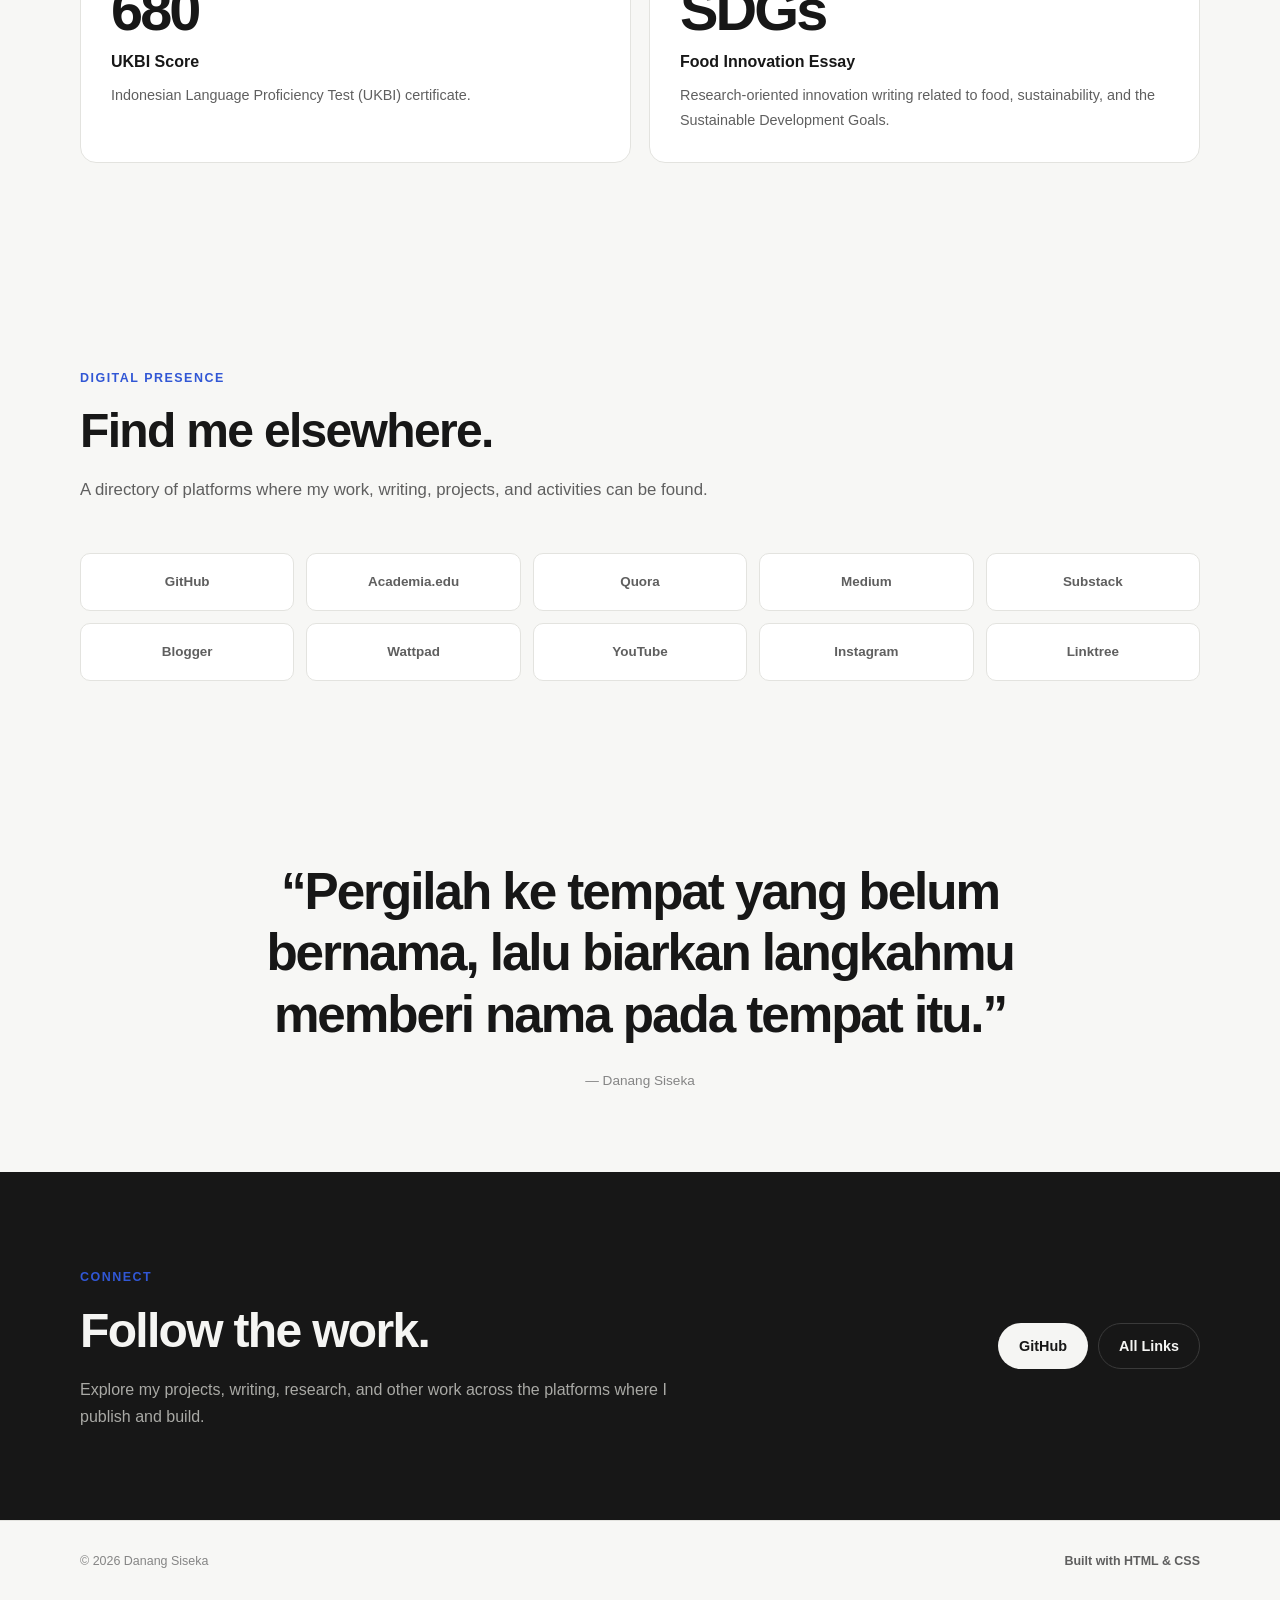
==== commit 208ae2c7: "Add files via upload" ====
--- a/index.html
+++ b/index.html
@@ -2,74 +2,33 @@
 <html lang="en">
 <head>
     <meta charset="UTF-8">
+
     <meta name="viewport" content="width=device-width, initial-scale=1.0">
-
-    <!-- ========================================================
-         SEO & IDENTITY
-    ========================================================= -->
+    <meta name="theme-color" content="#f7f7f5">
 
     <title>Danang Siseka — Personal Website</title>
 
     <meta
         name="description"
-        content="Danang Siseka — personal website and digital archive covering science, research, writing, technology, and an ongoing academic journey."
+        content="Personal website and digital portfolio of Danang Siseka — research, writing, programming, achievements, interests, and digital presence."
     >
 
-    <meta
-        name="author"
-        content="Rasya Danang Kurnia Siseka"
-    >
-
-    <meta
-        name="keywords"
-        content="Danang Siseka, Rasya Danang Kurnia Siseka, student, science, physics, chemistry, research, writing, technology, Sidoarjo"
-    >
-
-    <meta
-        name="theme-color"
-        content="#f8f8f6"
-    >
-
+    <meta name="author" content="Danang Siseka">
     <meta name="robots" content="index, follow">
 
+    <link rel="canonical" href="https://danangsiseka.github.io/">
+
     <!-- Open Graph -->
-
-    <meta
-        property="og:title"
-        content="Danang Siseka — Personal Website"
-    >
-
+    <meta property="og:type" content="website">
+    <meta property="og:url" content="https://danangsiseka.github.io/">
+    <meta property="og:title" content="Danang Siseka — Personal Website">
     <meta
         property="og:description"
-        content="Personal website and digital archive of Danang Siseka — science, research, writing, technology, and more."
+        content="Personal website and digital portfolio of Danang Siseka — research, writing, programming, achievements, interests, and digital presence."
     >
-
-    <meta
-        property="og:type"
-        content="website"
-    >
-
-    <meta
-        property="og:url"
-        content="https://danangsiseka.github.io/"
-    >
-
-    <meta
-        property="og:site_name"
-        content="Danang Siseka"
-    >
-
-    <!-- Canonical URL -->
-
-    <link
-        rel="canonical"
-        href="https://danangsiseka.github.io/"
-    >
-
-    <!-- ========================================================
-         STRUCTURED DATA
-    ========================================================= -->
-
+    <meta property="og:site_name" content="Danang Siseka">
+
+    <!-- Structured Data -->
     <script type="application/ld+json">
     {
         "@context": "https://schema.org",
@@ -77,6 +36,13 @@
         "name": "Rasya Danang Kurnia Siseka",
         "alternateName": "Danang Siseka",
         "url": "https://danangsiseka.github.io/",
+        "image": "https://danangsiseka.github.io/",
+        "jobTitle": "Student",
+        "description": "High school student interested in science, technology, writing, programming, and learning across disciplines.",
+        "affiliation": {
+            "@type": "EducationalOrganization",
+            "name": "SMAN 1 Sidoarjo"
+        },
         "sameAs": [
             "https://github.com/danangsiseka",
             "https://www.instagram.com/danangsiseka",
@@ -92,1027 +58,681 @@
     }
     </script>
 
-    <!-- ========================================================
-         STYLESHEET
-    ========================================================= -->
-
     <link rel="stylesheet" href="style.css">
 </head>
 
-
 <body>
 
-    <!-- ========================================================
-         HEADER
-    ========================================================= -->
-
+    <!-- =========================================================
+         Header
+         ========================================================= -->
     <header class="site-header">
-
-        <nav class="navbar container">
-
-            <a href="#home" class="logo">
-                Danang<span>.</span>
+        <div class="container header-inner">
+            <a class="site-logo" href="#top" aria-label="Danang Siseka home">
+                Danang Siseka
             </a>
 
-            <div class="nav-links">
-
-                <a href="#about">
-                    About
-                </a>
-
-                <a href="#education">
-                    Education
-                </a>
-
-                <a href="#research">
-                    Research
-                </a>
-
-                <a href="#writing">
-                    Writing
-                </a>
-
-                <a href="#achievements">
-                    Achievements
-                </a>
-
-            </div>
-
-        </nav>
-
+            <nav class="site-nav" aria-label="Main navigation">
+                <a href="#about">About</a>
+                <a href="#education">Education</a>
+                <a href="#curiosity">Curiosity</a>
+                <a href="#research">Research</a>
+                <a href="#writing">Writing</a>
+                <a href="#achievements">Achievements</a>
+                <a href="#presence">Presence</a>
+            </nav>
+        </div>
     </header>
 
-
-    <main>
-
-        <!-- ====================================================
-             HERO
-        ===================================================== -->
-
-        <section id="home" class="hero">
-
-            <div class="container hero-content">
-
-                <p class="eyebrow">
-                    Student · Science · Writing · Technology
-                </p>
-
-                <h1>
-                    Exploring ideas.<br>
-                    Building a path.
-                </h1>
-
-                <p class="hero-description">
-                    I'm Danang Siseka, a high school student interested
-                    in science, technology, writing, and the many questions
-                    that come with curiosity.
-                </p>
-
-                <div class="hero-actions">
-
-                    <a
-                        href="#about"
-                        class="button button-primary"
-                    >
-                        About Me
-                    </a>
-
-                    <a
+    <main id="top">
+
+        <!-- =====================================================
+             Hero
+             ===================================================== -->
+        <section class="hero">
+            <div class="container">
+                <div class="hero-content">
+                    <p class="hero-eyebrow">Building · Curiosity · Science · Writing · Technology</p>
+
+                    <h1 class="hero-title">
+                        Danang<br>
+                        Siseka
+                    </h1>
+
+                    <p class="hero-description">
+                        A student exploring science, technology, writing, programming,
+                        and the many questions that make learning worth pursuing.
+                    </p>
+
+                    <div class="hero-actions">
+                        <a class="button button-primary" href="#about">
+                            Explore
+                        </a>
+
+                        <a
+                            class="button button-secondary"
+                            href="https://github.com/danangsiseka"
+                            target="_blank"
+                            rel="noopener noreferrer"
+                        >
+                            GitHub
+                        </a>
+                    </div>
+                </div>
+            </div>
+        </section>
+
+        <!-- =====================================================
+             About
+             ===================================================== -->
+        <section id="about">
+            <div class="container">
+
+                <div class="section-header">
+                    <span class="section-label">About</span>
+                    <h2 class="section-title">A work in progress.</h2>
+                    <p class="section-description">
+                        This website is a long-term record of what I am learning,
+                        creating, researching, and exploring.
+                    </p>
+                </div>
+
+                <div class="about-grid">
+
+                    <div class="about-content">
+                        <p>
+                            I am <strong>Rasya Danang Kurnia Siseka</strong>, publicly known
+                            as <strong>Danang Siseka</strong>, a high school student at
+                            <strong>SMAN 1 Sidoarjo</strong>.
+                        </p>
+
+                        <p>
+                            My academic interests include physics, chemistry, mathematics,
+                            biology, engineering, and science and technology. I also enjoy
+                            programming, writing, literature, music, chess, sports, and
+                            other areas that give me opportunities to learn something new.
+                        </p>
+
+                        <p>
+                            I see curiosity as an important part of development. This site
+                            brings together work that would otherwise be scattered across
+                            different platforms and serves as an archive that can grow with me.
+                        </p>
+                    </div>
+
+                    <div class="about-facts">
+                        <div class="fact">
+                            <span class="fact-label">Current school</span>
+                            <span class="fact-value">SMAN 1 Sidoarjo</span>
+                        </div>
+
+                        <div class="fact">
+                            <span class="fact-label">Focus</span>
+                            <span class="fact-value">Science &amp; Technology</span>
+                        </div>
+
+                        <div class="fact">
+                            <span class="fact-label">Interests</span>
+                            <span class="fact-value">Research, Writing, Programming</span>
+                        </div>
+
+                        <div class="fact">
+                            <span class="fact-label">Based in</span>
+                            <span class="fact-value">Sidoarjo, Indonesia</span>
+                        </div>
+                    </div>
+
+                </div>
+            </div>
+        </section>
+
+        <!-- =====================================================
+             Education
+             ===================================================== -->
+        <section id="education">
+            <div class="container">
+
+                <div class="section-header">
+                    <span class="section-label">Education</span>
+                    <h2 class="section-title">Where the journey is taking shape.</h2>
+                    <p class="section-description">
+                        A simple record of my formal education so far.
+                    </p>
+                </div>
+
+                <div class="education-list">
+
+                    <article class="education-item">
+                        <div class="education-period">2025 — Present</div>
+
+                        <div class="education-content">
+                            <h3>SMAN 1 Sidoarjo</h3>
+                            <p>
+                                Senior high school education with a growing focus on
+                                science, technology, research, and independent learning.
+                            </p>
+
+                            <div class="tags">
+                                <span class="tag">Science</span>
+                                <span class="tag">Technology</span>
+                                <span class="tag">Research</span>
+                            </div>
+                        </div>
+                    </article>
+
+                    <article class="education-item">
+                        <div class="education-period">2023 — 2025</div>
+
+                        <div class="education-content">
+                            <h3>SMPN 1 Sidoarjo</h3>
+                            <p>
+                                Junior high school education through an accelerated program.
+                            </p>
+
+                            <div class="tags">
+                                <span class="tag">Accelerated Program</span>
+                                <span class="tag">Learning</span>
+                            </div>
+                        </div>
+                    </article>
+
+                </div>
+            </div>
+        </section>
+
+        <!-- =====================================================
+             Curiosity
+             ===================================================== -->
+        <section id="curiosity">
+            <div class="container">
+
+                <div class="section-header">
+                    <span class="section-label">Curiosity</span>
+                    <h2 class="section-title">Things I keep coming back to.</h2>
+                    <p class="section-description">
+                        My interests are broad, but they often connect through curiosity,
+                        problem solving, and the desire to understand how things work.
+                    </p>
+                </div>
+
+                <div class="cards">
+
+                    <article class="card">
+                        <div>
+                            <h3>Science</h3>
+                            <p>
+                                Physics, chemistry, mathematics, biology, and the process
+                                of turning questions into evidence-based understanding.
+                            </p>
+                        </div>
+
+                        <div class="tags">
+                            <span class="tag">Physics</span>
+                            <span class="tag">Chemistry</span>
+                            <span class="tag">Mathematics</span>
+                        </div>
+                    </article>
+
+                    <article class="card">
+                        <div>
+                            <h3>Technology</h3>
+                            <p>
+                                Programming, engineering, digital systems, and practical
+                                tools that turn ideas into something usable.
+                            </p>
+                        </div>
+
+                        <div class="tags">
+                            <span class="tag">Programming</span>
+                            <span class="tag">Engineering</span>
+                            <span class="tag">Computing</span>
+                        </div>
+                    </article>
+
+                    <article class="card">
+                        <div>
+                            <h3>Writing &amp; Culture</h3>
+                            <p>
+                                Essays, literature, ideas, music, and other forms of
+                                expression that help explore how people think and create.
+                            </p>
+                        </div>
+
+                        <div class="tags">
+                            <span class="tag">Writing</span>
+                            <span class="tag">Literature</span>
+                            <span class="tag">Music</span>
+                        </div>
+                    </article>
+
+                </div>
+            </div>
+        </section>
+
+        <!-- =====================================================
+             Research
+             ===================================================== -->
+        <section id="research">
+            <div class="container">
+
+                <div class="section-header">
+                    <span class="section-label">Research</span>
+                    <h2 class="section-title">Questions worth investigating.</h2>
+                    <p class="section-description">
+                        Selected academic and research-oriented work. Larger works can
+                        be accessed through their original publication platforms.
+                    </p>
+                </div>
+
+                <div class="research-grid">
+
+                    <article class="card">
+                        <div>
+                            <h3>S-DRY</h3>
+                            <p>
+                                An agricultural innovation concept focused on post-harvest
+                                loss mitigation through automated, hybrid solar-powered
+                                grain protection.
+                            </p>
+
+                            <div class="tags">
+                                <span class="tag">Agriculture</span>
+                                <span class="tag">IoT</span>
+                                <span class="tag">Automation</span>
+                            </div>
+                        </div>
+
+                        <a
+                            class="card-link"
+                            href="https://independent.academia.edu/RasyaDanangKurniaSiseka"
+                            target="_blank"
+                            rel="noopener noreferrer"
+                        >
+                            View research profile →
+                        </a>
+                    </article>
+
+                    <article class="card">
+                        <div>
+                            <h3>Science &amp; Innovation</h3>
+                            <p>
+                                A growing collection of school research, scientific
+                                writing, and ideas developed through independent study.
+                            </p>
+
+                            <div class="tags">
+                                <span class="tag">Science</span>
+                                <span class="tag">Innovation</span>
+                                <span class="tag">Research</span>
+                            </div>
+                        </div>
+
+                        <a
+                            class="card-link"
+                            href="https://independent.academia.edu/RasyaDanangKurniaSiseka"
+                            target="_blank"
+                            rel="noopener noreferrer"
+                        >
+                            Academia.edu →
+                        </a>
+                    </article>
+
+                    <article class="card">
+                        <div>
+                            <h3>Future Work</h3>
+                            <p>
+                                More research projects will be added here as they are
+                                developed, documented, and published.
+                            </p>
+
+                            <div class="tags">
+                                <span class="tag">Learning</span>
+                                <span class="tag">Experimentation</span>
+                            </div>
+                        </div>
+
+                        <span class="card-link" aria-hidden="true">
+                            Coming over time →
+                        </span>
+                    </article>
+
+                </div>
+            </div>
+        </section>
+
+        <!-- =====================================================
+             Writing
+             ===================================================== -->
+        <section id="writing">
+            <div class="container">
+
+                <div class="section-header">
+                    <span class="section-label">Writing</span>
+                    <h2 class="section-title">Ideas in words.</h2>
+                    <p class="section-description">
+                        Writing across essays, literature, reflections, and other forms
+                        of long-form thinking.
+                    </p>
+                </div>
+
+                <div class="writing-grid">
+
+                    <article class="card">
+                        <div>
+                            <h3>Medium</h3>
+                            <p>
+                                Articles, reflections, and ideas published in long-form format.
+                            </p>
+                        </div>
+
+                        <a
+                            class="card-link"
+                            href="https://medium.com/@danangsiseka"
+                            target="_blank"
+                            rel="noopener noreferrer"
+                        >
+                            Read on Medium →
+                        </a>
+                    </article>
+
+                    <article class="card">
+                        <div>
+                            <h3>Quora</h3>
+                            <p>
+                                Answers and explanations covering questions from different
+                                areas of knowledge.
+                            </p>
+                        </div>
+
+                        <a
+                            class="card-link"
+                            href="https://id.quora.com/profile/Danang-Siseka"
+                            target="_blank"
+                            rel="noopener noreferrer"
+                        >
+                            View Quora →
+                        </a>
+                    </article>
+
+                    <article class="card">
+                        <div>
+                            <h3>Substack</h3>
+                            <p>
+                                A space for longer-form writing and ideas that benefit from
+                                an ongoing publication format.
+                            </p>
+                        </div>
+
+                        <a
+                            class="card-link"
+                            href="https://substack.com/@danangsiseka"
+                            target="_blank"
+                            rel="noopener noreferrer"
+                        >
+                            Visit Substack →
+                        </a>
+                    </article>
+
+                    <article class="card">
+                        <div>
+                            <h3>Wattpad</h3>
+                            <p>
+                                Literary and creative writing collected in one place.
+                            </p>
+                        </div>
+
+                        <a
+                            class="card-link"
+                            href="https://www.wattpad.com/user/DanangSiseka"
+                            target="_blank"
+                            rel="noopener noreferrer"
+                        >
+                            View Wattpad →
+                        </a>
+                    </article>
+
+                </div>
+            </div>
+        </section>
+
+        <!-- =====================================================
+             Achievements
+             ===================================================== -->
+        <section id="achievements">
+            <div class="container">
+
+                <div class="section-header">
+                    <span class="section-label">Achievements</span>
+                    <h2 class="section-title">Milestones along the way.</h2>
+                    <p class="section-description">
+                        Selected credentials and accomplishments that form part of my
+                        academic and personal record.
+                    </p>
+                </div>
+
+                <div class="achievements">
+
+                    <article class="achievement">
+                        <p class="achievement-value">680</p>
+                        <h3 class="achievement-title">
+                            UKBI Score
+                        </h3>
+                        <p class="achievement-description">
+                            Indonesian Language Proficiency Test (UKBI) certificate.
+                        </p>
+                    </article>
+
+                    <article class="achievement">
+                        <p class="achievement-value">SDGs</p>
+                        <h3 class="achievement-title">
+                            Food Innovation Essay
+                        </h3>
+                        <p class="achievement-description">
+                            Research-oriented innovation writing related to food,
+                            sustainability, and the Sustainable Development Goals.
+                        </p>
+                    </article>
+
+                </div>
+            </div>
+        </section>
+
+        <!-- =====================================================
+             Digital Presence
+             ===================================================== -->
+        <section id="presence">
+            <div class="container">
+
+                <div class="section-header">
+                    <span class="section-label">Digital Presence</span>
+                    <h2 class="section-title">Find me elsewhere.</h2>
+                    <p class="section-description">
+                        A directory of platforms where my work, writing, projects,
+                        and activities can be found.
+                    </p>
+                </div>
+
+                <div class="platform-grid">
+
+                    <a
+                        class="platform"
                         href="https://github.com/danangsiseka"
-                        class="button button-secondary"
                         target="_blank"
                         rel="noopener noreferrer"
                     >
                         GitHub
                     </a>
 
-                </div>
-
-            </div>
-
-        </section>
-
-
-        <!-- ====================================================
-             ABOUT
-        ===================================================== -->
-
-        <section id="about" class="section">
-
-            <div class="container">
-
-                <div class="section-heading">
-
-                    <p class="eyebrow">
-                        About
-                    </p>
-
-                    <h2>
-                        A place for the things I learn,
-                        explore, and create.
-                    </h2>
-
-                </div>
-
-
-                <div class="about-content">
-
-                    <div class="about-main">
+                    <a
+                        class="platform"
+                        href="https://independent.academia.edu/RasyaDanangKurniaSiseka"
+                        target="_blank"
+                        rel="noopener noreferrer"
+                    >
+                        Academia.edu
+                    </a>
+
+                    <a
+                        class="platform"
+                        href="https://id.quora.com/profile/Danang-Siseka"
+                        target="_blank"
+                        rel="noopener noreferrer"
+                    >
+                        Quora
+                    </a>
+
+                    <a
+                        class="platform"
+                        href="https://medium.com/@danangsiseka"
+                        target="_blank"
+                        rel="noopener noreferrer"
+                    >
+                        Medium
+                    </a>
+
+                    <a
+                        class="platform"
+                        href="https://substack.com/@danangsiseka"
+                        target="_blank"
+                        rel="noopener noreferrer"
+                    >
+                        Substack
+                    </a>
+
+                    <a
+                        class="platform"
+                        href="https://danangsiseka.blogspot.com/"
+                        target="_blank"
+                        rel="noopener noreferrer"
+                    >
+                        Blogger
+                    </a>
+
+                    <a
+                        class="platform"
+                        href="https://www.wattpad.com/user/DanangSiseka"
+                        target="_blank"
+                        rel="noopener noreferrer"
+                    >
+                        Wattpad
+                    </a>
+
+                    <a
+                        class="platform"
+                        href="https://www.youtube.com/@Danangsiseka"
+                        target="_blank"
+                        rel="noopener noreferrer"
+                    >
+                        YouTube
+                    </a>
+
+                    <a
+                        class="platform"
+                        href="https://www.instagram.com/danangsiseka"
+                        target="_blank"
+                        rel="noopener noreferrer"
+                    >
+                        Instagram
+                    </a>
+
+                    <a
+                        class="platform"
+                        href="https://linktr.ee/danangsiseka"
+                        target="_blank"
+                        rel="noopener noreferrer"
+                    >
+                        Linktree
+                    </a>
+
+                </div>
+            </div>
+        </section>
+
+        <!-- =====================================================
+             Quote
+             ===================================================== -->
+        <section class="quote-section">
+            <div class="container">
+
+                <blockquote class="quote">
+                    <p>
+                        “Pergilah ke tempat yang belum bernama, lalu biarkan langkahmu
+                        memberi nama pada tempat itu.”
+                    </p>
+
+                    <cite>— Danang Siseka</cite>
+                </blockquote>
+
+            </div>
+        </section>
+
+        <!-- =====================================================
+             Connect
+             ===================================================== -->
+        <section class="connect-section">
+            <div class="container">
+
+                <div class="connect-grid">
+
+                    <div>
+                        <span class="section-label">Connect</span>
+
+                        <h2 class="section-title">
+                            Follow the work.
+                        </h2>
 
                         <p>
-                            My name is
-                            <strong>Rasya Danang Kurnia Siseka</strong>,
-                            publicly known as
-                            <strong>Danang Siseka</strong>.
+                            Explore my projects, writing, research, and other work
+                            across the platforms where I publish and build.
                         </p>
-
-                        <p>
-                            I am a high school student at
-                            <strong>SMAN 1 Sidoarjo</strong>,
-                            with a strong interest in science,
-                            technology, writing, and continuous learning.
-                        </p>
-
-                        <p>
-                            My current academic interests are centered
-                            around physics and chemistry, with additional
-                            curiosity in mathematics and biology.
-                        </p>
-
-                        <p>
-                            Outside academics, I explore many different
-                            areas — including programming, literature,
-                            music, chess, sports, and other things
-                            that catch my curiosity.
-                        </p>
-
-                        <p>
-                            This website is my personal archive:
-                            a place to collect my work, document my
-                            development, and connect the different parts
-                            of my digital presence.
-                        </p>
-
                     </div>
 
-
-                    <div class="about-side">
-
-                        <div class="about-item">
-
-                            <span class="about-label">
-                                Currently
-                            </span>
-
-                            <span>
-                                High School Student
-                            </span>
-
-                        </div>
-
-
-                        <div class="about-item">
-
-                            <span class="about-label">
-                                School
-                            </span>
-
-                            <span>
-                                SMAN 1 Sidoarjo
-                            </span>
-
-                        </div>
-
-
-                        <div class="about-item">
-
-                            <span class="about-label">
-                                Academic Focus
-                            </span>
-
-                            <span>
-                                Physics · Chemistry
-                            </span>
-
-                        </div>
-
-
-                        <div class="about-item">
-
-                            <span class="about-label">
-                                Interests
-                            </span>
-
-                            <span>
-                                Science · Technology · Writing
-                            </span>
-
-                        </div>
-
+                    <div class="connect-actions">
+                        <a
+                            class="button button-primary"
+                            href="https://github.com/danangsiseka"
+                            target="_blank"
+                            rel="noopener noreferrer"
+                        >
+                            GitHub
+                        </a>
+
+                        <a
+                            class="button button-secondary"
+                            href="https://linktr.ee/danangsiseka"
+                            target="_blank"
+                            rel="noopener noreferrer"
+                        >
+                            All Links
+                        </a>
                     </div>
 
                 </div>
-
-            </div>
-
-        </section>
-
-
-        <!-- ====================================================
-             EDUCATION
-        ===================================================== -->
-
-        <section id="education" class="section section-alt">
-
-            <div class="container">
-
-                <div class="section-heading">
-
-                    <p class="eyebrow">
-                        Education
-                    </p>
-
-                    <h2>
-                        Where the journey began
-                        and where it is going.
-                    </h2>
-
-                </div>
-
-
-                <div class="education-list">
-
-                    <!-- Current Education -->
-
-                    <article class="education-item">
-
-                        <div class="education-period">
-                            2025 — Present
-                        </div>
-
-                        <div class="education-content">
-
-                            <span class="tag">
-                                Current
-                            </span>
-
-                            <h3>
-                                SMAN 1 Sidoarjo
-                            </h3>
-
-                            <p>
-                                Currently continuing my high school
-                                education with particular interests
-                                in physics, chemistry, science,
-                                and technology.
-                            </p>
-
-                        </div>
-
-                    </article>
-
-
-                    <!-- Previous Education -->
-
-                    <article class="education-item">
-
-                        <div class="education-period">
-                            2023 — 2025
-                        </div>
-
-                        <div class="education-content">
-
-                            <span class="tag">
-                                Previous
-                            </span>
-
-                            <h3>
-                                SMPN 1 Sidoarjo
-                            </h3>
-
-                            <p>
-                                Completed junior high school through
-                                an accelerated program.
-                            </p>
-
-                        </div>
-
-                    </article>
-
-                </div>
-
-            </div>
-
-        </section>
-
-
-        <!-- ====================================================
-             CURIOSITY
-        ===================================================== -->
-
-        <section class="section">
-
-            <div class="container">
-
-                <div class="section-heading">
-
-                    <p class="eyebrow">
-                        Curiosity
-                    </p>
-
-                    <h2>
-                        More than one direction.
-                    </h2>
-
-                </div>
-
-
-                <div class="cards">
-
-                    <!-- Science -->
-
-                    <article class="card">
-
-                        <span class="card-number">
-                            01
-                        </span>
-
-                        <h3>
-                            Science
-                        </h3>
-
-                        <p>
-                            Physics and chemistry are currently at
-                            the center of my academic interests,
-                            alongside mathematics and biology.
-                        </p>
-
-                    </article>
-
-
-                    <!-- Technology -->
-
-                    <article class="card">
-
-                        <span class="card-number">
-                            02
-                        </span>
-
-                        <h3>
-                            Technology
-                        </h3>
-
-                        <p>
-                            I explore programming and technology
-                            as tools for learning, experimentation,
-                            problem solving, and building things.
-                        </p>
-
-                    </article>
-
-
-                    <!-- Writing -->
-
-                    <article class="card">
-
-                        <span class="card-number">
-                            03
-                        </span>
-
-                        <h3>
-                            Writing
-                        </h3>
-
-                        <p>
-                            Writing is another way I explore ideas —
-                            from science, psychology, and philosophy
-                            to poetry, fiction, and personal reflection.
-                        </p>
-
-                    </article>
-
-                </div>
-
-            </div>
-
-        </section>
-
-
-        <!-- ====================================================
-             RESEARCH
-        ===================================================== -->
-
-        <section id="research" class="section section-alt">
-
-            <div class="container">
-
-                <div class="section-heading">
-
-                    <p class="eyebrow">
-                        01 — Research
-                    </p>
-
-                    <h2>
-                        Questions worth exploring.
-                    </h2>
-
-                </div>
-
-
-                <div class="cards">
-
-                    <!-- Academic Work -->
-
-                    <article class="card card-featured">
-
-                        <div class="card-top">
-
-                            <span class="tag">
-                                Research
-                            </span>
-
-                            <span class="card-number">
-                                01
-                            </span>
-
-                        </div>
-
-                        <h3>
-                            Academic Work
-                        </h3>
-
-                        <p>
-                            Research, essays, investigations,
-                            and academic work developed throughout
-                            my learning journey.
-                        </p>
-
-                        <a
-                            href="https://independent.academia.edu/RasyaDanangKurniaSiseka"
-                            class="card-link"
-                            target="_blank"
-                            rel="noopener noreferrer"
-                        >
-                            Visit Academia.edu →
-                        </a>
-
-                    </article>
-
-
-                    <!-- Scientific Interests -->
-
-                    <article class="card">
-
-                        <div class="card-top">
-
-                            <span class="tag">
-                                Focus
-                            </span>
-
-                            <span class="card-number">
-                                02
-                            </span>
-
-                        </div>
-
-                        <h3>
-                            Scientific Interests
-                        </h3>
-
-                        <p>
-                            My current scientific interests include
-                            physics and chemistry, with broader
-                            curiosity across mathematics and biology.
-                        </p>
-
-                    </article>
-
-
-                    <!-- Research Archive -->
-
-                    <article class="card">
-
-                        <div class="card-top">
-
-                            <span class="tag">
-                                Archive
-                            </span>
-
-                            <span class="card-number">
-                                03
-                            </span>
-
-                        </div>
-
-                        <h3>
-                            Research Archive
-                        </h3>
-
-                        <p>
-                            A growing collection of papers, essays,
-                            investigations, and other academic work.
-                        </p>
-
-                    </article>
-
-                </div>
-
-            </div>
-
-        </section>
-
-
-        <!-- ====================================================
-             WRITING
-        ===================================================== -->
-
-        <section id="writing" class="section">
-
-            <div class="container">
-
-                <div class="section-heading">
-
-                    <p class="eyebrow">
-                        02 — Writing
-                    </p>
-
-                    <h2>
-                        Thinking through writing.
-                    </h2>
-
-                </div>
-
-
-                <div class="cards">
-
-                    <!-- Essays -->
-
-                    <article class="card">
-
-                        <span class="card-number">
-                            01
-                        </span>
-
-                        <h3>
-                            Essays & Ideas
-                        </h3>
-
-                        <p>
-                            Writing about science, psychology,
-                            philosophy, self-improvement, and
-                            ideas that interest me.
-                        </p>
-
-                        <a
-                            href="https://medium.com/@danangsiseka"
-                            class="card-link"
-                            target="_blank"
-                            rel="noopener noreferrer"
-                        >
-                            Medium →
-                        </a>
-
-                    </article>
-
-
-                    <!-- Literature -->
-
-                    <article class="card">
-
-                        <span class="card-number">
-                            02
-                        </span>
-
-                        <h3>
-                            Literature
-                        </h3>
-
-                        <p>
-                            Poetry, fiction, mini novels, and
-                            other forms of creative writing.
-                        </p>
-
-                        <a
-                            href="https://www.wattpad.com/user/DanangSiseka"
-                            class="card-link"
-                            target="_blank"
-                            rel="noopener noreferrer"
-                        >
-                            Wattpad →
-                        </a>
-
-                    </article>
-
-
-                    <!-- Long-form Answers -->
-
-                    <article class="card">
-
-                        <span class="card-number">
-                            03
-                        </span>
-
-                        <h3>
-                            Answers & Discussions
-                        </h3>
-
-                        <p>
-                            Long-form answers and discussions on
-                            topics that I find interesting,
-                            especially science and learning.
-                        </p>
-
-                        <a
-                            href="https://id.quora.com/profile/Danang-Siseka"
-                            class="card-link"
-                            target="_blank"
-                            rel="noopener noreferrer"
-                        >
-                            Quora →
-                        </a>
-
-                    </article>
-
-
-                    <!-- Other Writing -->
-
-                    <article class="card">
-
-                        <span class="card-number">
-                            04
-                        </span>
-
-                        <h3>
-                            Other Writing
-                        </h3>
-
-                        <p>
-                            Additional writing and creative work
-                            published across Substack, Blogger,
-                            and other platforms.
-                        </p>
-
-                        <a
-                            href="https://substack.com/@danangsiseka"
-                            class="card-link"
-                            target="_blank"
-                            rel="noopener noreferrer"
-                        >
-                            Substack →
-                        </a>
-
-                    </article>
-
-                </div>
-
-            </div>
-
-        </section>
-
-
-        <!-- ====================================================
-             ACHIEVEMENTS
-        ===================================================== -->
-
-        <section id="achievements" class="section section-alt">
-
-            <div class="container">
-
-                <div class="section-heading">
-
-                    <p class="eyebrow">
-                        03 — Achievements
-                    </p>
-
-                    <h2>
-                        Milestones along the way.
-                    </h2>
-
-                </div>
-
-
-                <div class="achievement-list">
-
-                    <!-- UKBI -->
-
-                    <article class="achievement-item">
-
-                        <div class="achievement-year">
-                            2026
-                        </div>
-
-                        <div class="achievement-content">
-
-                            <span class="tag">
-                                Certification
-                            </span>
-
-                            <h3>
-                                UKBI — 680
-                            </h3>
-
-                            <p>
-                                Indonesian language proficiency
-                                certification with a score of 680.
-                            </p>
-
-                        </div>
-
-                    </article>
-
-
-                    <!-- SDGs Essay -->
-
-                    <article class="achievement-item">
-
-                        <div class="achievement-year">
-                            Academic
-                        </div>
-
-                        <div class="achievement-content">
-
-                            <span class="tag">
-                                Research & Writing
-                            </span>
-
-                            <h3>
-                                SDGs Innovation Essay
-                            </h3>
-
-                            <p>
-                                An innovation essay exploring
-                                food-related issues within the
-                                Sustainable Development Goals.
-                            </p>
-
-                        </div>
-
-                    </article>
-
-                </div>
-
-            </div>
-
-        </section>
-
-
-        <!-- ====================================================
-             DIGITAL PRESENCE
-        ===================================================== -->
-
-        <section class="section">
-
-            <div class="container">
-
-                <div class="section-heading">
-
-                    <p class="eyebrow">
-                        Digital Presence
-                    </p>
-
-                    <h2>
-                        Find me elsewhere on the web.
-                    </h2>
-
-                </div>
-
-
-                <div class="platform-grid">
-
-                    <a
-                        href="https://github.com/danangsiseka"
-                        class="platform-link"
-                        target="_blank"
-                        rel="noopener noreferrer"
-                    >
-                        <span>GitHub</span>
-                        <span>↗</span>
-                    </a>
-
-
-                    <a
-                        href="https://independent.academia.edu/RasyaDanangKurniaSiseka"
-                        class="platform-link"
-                        target="_blank"
-                        rel="noopener noreferrer"
-                    >
-                        <span>Academia.edu</span>
-                        <span>↗</span>
-                    </a>
-
-
-                    <a
-                        href="https://medium.com/@danangsiseka"
-                        class="platform-link"
-                        target="_blank"
-                        rel="noopener noreferrer"
-                    >
-                        <span>Medium</span>
-                        <span>↗</span>
-                    </a>
-
-
-                    <a
-                        href="https://substack.com/@danangsiseka"
-                        class="platform-link"
-                        target="_blank"
-                        rel="noopener noreferrer"
-                    >
-                        <span>Substack</span>
-                        <span>↗</span>
-                    </a>
-
-
-                    <a
-                        href="https://id.quora.com/profile/Danang-Siseka"
-                        class="platform-link"
-                        target="_blank"
-                        rel="noopener noreferrer"
-                    >
-                        <span>Quora</span>
-                        <span>↗</span>
-                    </a>
-
-
-                    <a
-                        href="https://danangsiseka.blogspot.com/"
-                        class="platform-link"
-                        target="_blank"
-                        rel="noopener noreferrer"
-                    >
-                        <span>Blogger</span>
-                        <span>↗</span>
-                    </a>
-
-
-                    <a
-                        href="https://www.wattpad.com/user/DanangSiseka"
-                        class="platform-link"
-                        target="_blank"
-                        rel="noopener noreferrer"
-                    >
-                        <span>Wattpad</span>
-                        <span>↗</span>
-                    </a>
-
-
-                    <a
-                        href="https://www.youtube.com/@Danangsiseka"
-                        class="platform-link"
-                        target="_blank"
-                        rel="noopener noreferrer"
-                    >
-                        <span>YouTube</span>
-                        <span>↗</span>
-                    </a>
-
-
-                    <a
-                        href="https://www.instagram.com/danangsiseka"
-                        class="platform-link"
-                        target="_blank"
-                        rel="noopener noreferrer"
-                    >
-                        <span>Instagram</span>
-                        <span>↗</span>
-                    </a>
-
-
-                    <a
-                        href="https://linktr.ee/danangsiseka"
-                        class="platform-link"
-                        target="_blank"
-                        rel="noopener noreferrer"
-                    >
-                        <span>Linktree</span>
-                        <span>↗</span>
-                    </a>
-
-                </div>
-
-            </div>
-
-        </section>
-
-
-        <!-- ====================================================
-             PERSONAL QUOTE
-        ===================================================== -->
-
-        <section class="section quote-section">
-
-            <div class="container">
-
-                <div class="quote-content">
-
-                    <p class="eyebrow">
-                        A Personal Reminder
-                    </p>
-
-                    <blockquote>
-                        “Pergilah ke tempat yang belum bernama,
-                        lalu biarkan langkahmu memberi nama
-                        pada tempat itu.”
-                    </blockquote>
-
-                    <p class="quote-author">
-                        — Danang Siseka
-                    </p>
-
-                </div>
-
-            </div>
-
-        </section>
-
-
-        <!-- ====================================================
-             CONNECT
-        ===================================================== -->
-
-        <section class="section connect">
-
-            <div class="container">
-
-                <div class="connect-content">
-
-                    <p class="eyebrow">
-                        Connect
-                    </p>
-
-                    <h2>
-                        One identity.<br>
-                        Many places to explore.
-                    </h2>
-
-                    <p>
-                        This website is the central hub for my work,
-                        ideas, and digital presence.
-                    </p>
-
-                    <div class="social-links">
-
-                        <a
-                            href="https://github.com/danangsiseka"
-                            target="_blank"
-                            rel="noopener noreferrer"
-                        >
-                            GitHub
-                        </a>
-
-                        <a
-                            href="https://www.instagram.com/danangsiseka"
-                            target="_blank"
-                            rel="noopener noreferrer"
-                        >
-                            Instagram
-                        </a>
-
-                        <a
-                            href="https://www.youtube.com/@Danangsiseka"
-                            target="_blank"
-                            rel="noopener noreferrer"
-                        >
-                            YouTube
-                        </a>
-
-                        <a
-                            href="https://linktr.ee/danangsiseka"
-                            target="_blank"
-                            rel="noopener noreferrer"
-                        >
-                            Linktree
-                        </a>
-
-                    </div>
-
-                </div>
-
-            </div>
-
+            </div>
         </section>
 
     </main>
 
-
-    <!-- ========================================================
-         FOOTER
-    ========================================================= -->
-
+    <!-- =========================================================
+         Footer
+         ========================================================= -->
     <footer class="site-footer">
-
-        <div class="container footer-content">
-
-            <p>
+        <div class="container footer-inner">
+
+            <p class="footer-text">
                 © 2026 Danang Siseka
             </p>
 
-            <p>
-                Built with HTML, CSS & GitHub Pages.
-            </p>
+            <a
+                class="footer-link"
+                href="https://github.com/danangsiseka"
+                target="_blank"
+                rel="noopener noreferrer"
+            >
+                Built with HTML &amp; CSS
+            </a>
 
         </div>
-
     </footer>
 
 </body>
--- a/style.css
+++ b/style.css
@@ -1,86 +1,80 @@
 /* ============================================================
-   DANANG SISEKA — PERSONAL WEBSITE
-   Main stylesheet
+   Danang Siseka — Personal Website
+   style.css
    ============================================================ */
 
 
-/* ============================================================
-   01. VARIABLES
-   ============================================================ */
+/* ------------------------------------------------------------
+   1. Design Tokens
+   ------------------------------------------------------------ */
 
 :root {
-    --bg: #f8f8f6;
-    --bg-alt: #f1f1ee;
+    --bg: #f7f7f5;
     --surface: #ffffff;
+    --surface-soft: #f1f1ee;
 
     --text: #171717;
-    --text-soft: #444444;
-    --muted: #737373;
-
-    --border: #deded9;
-
-    --accent: #2563eb;
-    --accent-dark: #1d4ed8;
-    --accent-soft: rgba(37, 99, 235, 0.08);
-
-    --dark-bg: #111111;
-    --dark-surface: #1a1a1a;
-    --dark-text: #f5f5f5;
-    --dark-muted: #a3a3a3;
-
-    --shadow-sm: 0 4px 18px rgba(0, 0, 0, 0.04);
-    --shadow-md: 0 12px 35px rgba(0, 0, 0, 0.08);
-
-    --radius-sm: 8px;
-    --radius-md: 14px;
-    --radius-lg: 20px;
-
-    --container-width: 1120px;
-
-    --transition-fast: 180ms ease;
-    --transition-normal: 300ms ease;
-}
-
-
-/* ============================================================
-   02. DARK MODE
-   ============================================================ */
+    --text-soft: #5f5f5f;
+    --text-muted: #858585;
+
+    --border: #e3e3df;
+    --accent: #3157d5;
+    --accent-hover: #2445b4;
+
+    --dark: #171717;
+    --dark-soft: #222222;
+    --dark-text: #f5f5f3;
+    --dark-muted: #a9a9a5;
+
+    --max-width: 1120px;
+
+    --radius-sm: 10px;
+    --radius-md: 16px;
+    --radius-lg: 24px;
+
+    --shadow-sm: 0 4px 16px rgba(0, 0, 0, 0.04);
+    --shadow-md: 0 12px 32px rgba(0, 0, 0, 0.07);
+
+    --transition: 180ms ease;
+}
+
+
+/* ------------------------------------------------------------
+   2. Dark Mode
+   ------------------------------------------------------------ */
 
 @media (prefers-color-scheme: dark) {
-
     :root {
-        --bg: #0f0f0f;
-        --bg-alt: #151515;
-        --surface: #191919;
-
-        --text: #f3f3f3;
-        --text-soft: #c5c5c5;
-        --muted: #999999;
-
-        --border: #2d2d2d;
-
-        --accent: #60a5fa;
-        --accent-dark: #93c5fd;
-        --accent-soft: rgba(96, 165, 250, 0.10);
-
-        --dark-bg: #080808;
-        --dark-surface: #111111;
-        --dark-text: #f5f5f5;
-        --dark-muted: #a3a3a3;
+        --bg: #111111;
+        --surface: #181818;
+        --surface-soft: #222222;
+
+        --text: #f2f2ef;
+        --text-soft: #b8b8b4;
+        --text-muted: #888884;
+
+        --border: #2c2c2c;
+        --accent: #7290ff;
+        --accent-hover: #8ca4ff;
+
+        --dark: #f2f2ef;
+        --dark-soft: #e7e7e3;
+        --dark-text: #111111;
+        --dark-muted: #666662;
 
         --shadow-sm: 0 4px 18px rgba(0, 0, 0, 0.18);
-        --shadow-md: 0 12px 35px rgba(0, 0, 0, 0.30);
-    }
-}
-
-
-/* ============================================================
-   03. RESET
-   ============================================================ */
-
-* {
-    margin: 0;
-    padding: 0;
+        --shadow-md: 0 16px 40px rgba(0, 0, 0, 0.28);
+    }
+}
+
+
+/* ------------------------------------------------------------
+   3. Reset
+   ------------------------------------------------------------ */
+
+*,
+*::before,
+*::after {
     box-sizing: border-box;
 }
 
@@ -89,8 +83,7 @@
 }
 
 body {
-    min-height: 100vh;
-
+    margin: 0;
     background: var(--bg);
     color: var(--text);
 
@@ -105,15 +98,13 @@
         sans-serif;
 
     line-height: 1.7;
-
-    transition:
-        background var(--transition-normal),
-        color var(--transition-normal);
+    -webkit-font-smoothing: antialiased;
+    text-rendering: optimizeLegibility;
 }
 
 img {
+    max-width: 100%;
     display: block;
-    max-width: 100%;
 }
 
 a {
@@ -126,63 +117,76 @@
     -webkit-tap-highlight-color: transparent;
 }
 
-
-/* ============================================================
-   04. GLOBAL
-   ============================================================ */
+::selection {
+    background: var(--text);
+    color: var(--bg);
+}
+
+
+/* ------------------------------------------------------------
+   4. Global Layout
+   ------------------------------------------------------------ */
 
 .container {
-    width: min(
-        calc(100% - 48px),
-        var(--container-width)
-    );
-
+    width: min(100% - 40px, var(--max-width));
     margin-inline: auto;
 }
 
-.section {
-    padding: 120px 0;
-}
-
-.section-alt {
-    background: var(--bg-alt);
-}
-
-.eyebrow {
-    margin-bottom: 18px;
+section {
+    padding: 100px 0;
+}
+
+.section-header {
+    max-width: 700px;
+    margin-bottom: 48px;
+}
+
+.section-label {
+    display: inline-block;
+
+    margin-bottom: 14px;
 
     color: var(--accent);
 
     font-size: 0.78rem;
     font-weight: 700;
-
-    letter-spacing: 0.14em;
+    letter-spacing: 0.12em;
     text-transform: uppercase;
 }
 
-.section-heading {
-    max-width: 760px;
-    margin-bottom: 60px;
-}
-
-.section-heading h2 {
-    max-width: 760px;
-
-    font-size: clamp(2.2rem, 5vw, 4.3rem);
-    line-height: 1.08;
-
-    letter-spacing: -0.045em;
-}
-
-
-/* ============================================================
-   05. HEADER
-   ============================================================ */
+.section-title {
+    margin: 0;
+
+    font-size: clamp(2rem, 4vw, 3rem);
+    line-height: 1.15;
+    letter-spacing: -0.035em;
+}
+
+.section-description {
+    margin-top: 18px;
+    margin-bottom: 0;
+
+    max-width: 650px;
+
+    color: var(--text-soft);
+    font-size: 1.05rem;
+}
+
+
+/* ------------------------------------------------------------
+   5. Header
+   ------------------------------------------------------------ */
 
 .site-header {
     position: sticky;
     top: 0;
     z-index: 100;
+
+    border-bottom: 1px solid color-mix(
+        in srgb,
+        var(--border) 70%,
+        transparent
+    );
 
     background: color-mix(
         in srgb,
@@ -190,53 +194,44 @@
         transparent
     );
 
-    border-bottom: 1px solid var(--border);
-
-    backdrop-filter: blur(16px);
-    -webkit-backdrop-filter: blur(16px);
-
-    transition:
-        background var(--transition-normal),
-        border-color var(--transition-normal);
-}
-
-.navbar {
-    min-height: 76px;
+    backdrop-filter: blur(14px);
+    -webkit-backdrop-filter: blur(14px);
+}
+
+.header-inner {
+    min-height: 72px;
 
     display: flex;
     align-items: center;
     justify-content: space-between;
-}
-
-.logo {
-    font-size: 1.15rem;
-    font-weight: 800;
-    letter-spacing: -0.04em;
-}
-
-.logo span {
-    color: var(--accent);
-}
-
-.nav-links {
+    gap: 32px;
+}
+
+.site-logo {
+    font-size: 1rem;
+    font-weight: 750;
+    letter-spacing: -0.02em;
+}
+
+.site-nav {
     display: flex;
     align-items: center;
-    gap: 30px;
-}
-
-.nav-links a {
+    gap: 28px;
+}
+
+.site-nav a {
     position: relative;
 
     color: var(--text-soft);
 
     font-size: 0.9rem;
-    font-weight: 500;
+    font-weight: 550;
 
     transition:
-        color var(--transition-fast);
-}
-
-.nav-links a::after {
+        color var(--transition);
+}
+
+.site-nav a::after {
     content: "";
 
     position: absolute;
@@ -246,96 +241,95 @@
     width: 100%;
     height: 1px;
 
-    background: var(--accent);
+    background: var(--text);
 
     transform: scaleX(0);
     transform-origin: right;
 
-    transition:
-        transform var(--transition-fast);
-}
-
-.nav-links a:hover {
+    transition: transform var(--transition);
+}
+
+.site-nav a:hover {
     color: var(--text);
 }
 
-.nav-links a:hover::after {
+.site-nav a:hover::after {
     transform: scaleX(1);
     transform-origin: left;
 }
 
 
-/* ============================================================
-   06. HERO
-   ============================================================ */
+/* ------------------------------------------------------------
+   6. Hero
+   ------------------------------------------------------------ */
 
 .hero {
-    min-height: calc(100vh - 76px);
+    min-height: calc(100vh - 72px);
 
     display: flex;
     align-items: center;
 
-    padding: 110px 0 130px;
-
-    border-bottom: 1px solid var(--border);
+    padding-top: 80px;
+    padding-bottom: 100px;
 }
 
 .hero-content {
-    max-width: var(--container-width);
-}
-
-.hero h1 {
-    max-width: 1000px;
-
-    margin-bottom: 34px;
-
-    font-size: clamp(
-        3.4rem,
-        8vw,
-        6.8rem
-    );
-
+    max-width: 900px;
+}
+
+.hero-eyebrow {
+    margin: 0 0 20px;
+
+    color: var(--accent);
+
+    font-size: 0.82rem;
+    font-weight: 700;
+    letter-spacing: 0.13em;
+    text-transform: uppercase;
+}
+
+.hero-title {
+    margin: 0;
+
+    max-width: 900px;
+
+    font-size: clamp(3.2rem, 8vw, 7rem);
+    line-height: 0.98;
+    letter-spacing: -0.065em;
     font-weight: 750;
-    line-height: 0.98;
-
-    letter-spacing: -0.065em;
 }
 
 .hero-description {
-    max-width: 650px;
-
-    margin-bottom: 38px;
+    max-width: 680px;
+
+    margin: 30px 0 0;
 
     color: var(--text-soft);
 
-    font-size: clamp(
-        1.05rem,
-        2vw,
-        1.25rem
-    );
-
-    line-height: 1.75;
-}
-
-
-/* ============================================================
-   07. BUTTONS
-   ============================================================ */
+    font-size: clamp(1rem, 1.8vw, 1.18rem);
+    line-height: 1.8;
+}
 
 .hero-actions {
     display: flex;
     flex-wrap: wrap;
     gap: 12px;
-}
+
+    margin-top: 36px;
+}
+
+
+/* ------------------------------------------------------------
+   7. Buttons
+   ------------------------------------------------------------ */
 
 .button {
-    min-height: 48px;
-
     display: inline-flex;
     align-items: center;
     justify-content: center;
 
-    padding: 0 22px;
+    min-height: 46px;
+    padding: 0 20px;
 
     border: 1px solid transparent;
     border-radius: 999px;
@@ -344,11 +338,10 @@
     font-weight: 650;
 
     transition:
-        transform var(--transition-fast),
-        background var(--transition-fast),
-        color var(--transition-fast),
-        border-color var(--transition-fast),
-        box-shadow var(--transition-fast);
+        transform var(--transition),
+        background var(--transition),
+        color var(--transition),
+        border-color var(--transition);
 }
 
 .button:hover {
@@ -356,179 +349,239 @@
 }
 
 .button-primary {
+    background: var(--text);
+    color: var(--bg);
+}
+
+.button-primary:hover {
     background: var(--accent);
     color: #ffffff;
-
-    box-shadow:
-        0 8px 20px
-        rgba(37, 99, 235, 0.18);
-}
-
-.button-primary:hover {
-    background: var(--accent-dark);
 }
 
 .button-secondary {
+    border-color: var(--border);
     background: transparent;
     color: var(--text);
-
-    border-color: var(--border);
 }
 
 .button-secondary:hover {
+    border-color: var(--text);
     background: var(--surface);
-    border-color: var(--text);
-}
-
-
-/* ============================================================
-   08. ABOUT
-   ============================================================ */
-
-.about-content {
+}
+
+
+/* ------------------------------------------------------------
+   8. About
+   ------------------------------------------------------------ */
+
+.about-grid {
     display: grid;
-    grid-template-columns:
-        minmax(0, 1.5fr)
-        minmax(260px, 0.8fr);
-
-    gap: 90px;
-}
-
-.about-main {
-    max-width: 720px;
-}
-
-.about-main p {
-    margin-bottom: 22px;
+    grid-template-columns: minmax(0, 1.5fr) minmax(280px, 0.8fr);
+    gap: 72px;
+
+    align-items: start;
+}
+
+.about-content p {
+    margin: 0 0 20px;
 
     color: var(--text-soft);
-
-    font-size: 1.08rem;
-}
-
-.about-main strong {
+    font-size: 1.05rem;
+}
+
+.about-content p:last-child {
+    margin-bottom: 0;
+}
+
+.about-content strong {
     color: var(--text);
+}
+
+.about-facts {
+    display: grid;
+    gap: 1px;
+
+    overflow: hidden;
+
+    border: 1px solid var(--border);
+    border-radius: var(--radius-md);
+
+    background: var(--border);
+}
+
+.fact {
+    padding: 20px;
+
+    background: var(--surface);
+}
+
+.fact-label {
+    display: block;
+
+    margin-bottom: 5px;
+
+    color: var(--text-muted);
+
+    font-size: 0.75rem;
+    font-weight: 700;
+    letter-spacing: 0.08em;
+    text-transform: uppercase;
+}
+
+.fact-value {
+    color: var(--text);
+
+    font-size: 0.95rem;
+    font-weight: 600;
+}
+
+
+/* ------------------------------------------------------------
+   9. Education
+   ------------------------------------------------------------ */
+
+.education-list {
+    position: relative;
+
+    display: grid;
+    gap: 0;
+
+    max-width: 850px;
+
+    margin-top: 20px;
+}
+
+.education-list::before {
+    content: "";
+
+    position: absolute;
+    left: 7px;
+    top: 12px;
+    bottom: 12px;
+
+    width: 1px;
+
+    background: var(--border);
+}
+
+.education-item {
+    position: relative;
+
+    display: grid;
+    grid-template-columns: 160px minmax(0, 1fr);
+
+    gap: 32px;
+
+    padding: 0 0 48px 32px;
+}
+
+.education-item:last-child {
+    padding-bottom: 0;
+}
+
+.education-item::before {
+    content: "";
+
+    position: absolute;
+    left: 0;
+    top: 8px;
+
+    width: 15px;
+    height: 15px;
+
+    border: 3px solid var(--bg);
+    border-radius: 50%;
+
+    background: var(--accent);
+
+    box-shadow: 0 0 0 1px var(--accent);
+}
+
+.education-period {
+    color: var(--text-muted);
+
+    font-size: 0.85rem;
     font-weight: 650;
 }
 
-.about-side {
-    align-self: start;
-
-    border-top: 1px solid var(--border);
-}
-
-.about-item {
+.education-content h3 {
+    margin: 0 0 6px;
+
+    font-size: 1.2rem;
+    line-height: 1.3;
+}
+
+.education-content p {
+    margin: 0;
+
+    color: var(--text-soft);
+    font-size: 0.95rem;
+}
+
+
+/* ------------------------------------------------------------
+   10. Cards
+   ------------------------------------------------------------ */
+
+.cards {
+    display: grid;
+    grid-template-columns: repeat(3, minmax(0, 1fr));
+    gap: 18px;
+}
+
+.card {
+    min-height: 220px;
+
     display: flex;
     flex-direction: column;
-
-    padding: 20px 0;
-
-    border-bottom: 1px solid var(--border);
-}
-
-.about-label {
-    margin-bottom: 5px;
-
-    color: var(--muted);
-
-    font-size: 0.75rem;
-    font-weight: 700;
-
-    letter-spacing: 0.12em;
-    text-transform: uppercase;
-}
-
-
-/* ============================================================
-   09. CARDS
-   ============================================================ */
-
-.cards {
-    display: grid;
-
-    grid-template-columns:
-        repeat(3, minmax(0, 1fr));
-
-    gap: 18px;
-}
-
-.card {
-    min-height: 310px;
-
-    display: flex;
-    flex-direction: column;
-
-    padding: 32px;
-
-    background: var(--surface);
+    justify-content: space-between;
+
+    padding: 28px;
 
     border: 1px solid var(--border);
     border-radius: var(--radius-md);
 
+    background: var(--surface);
+
     box-shadow: var(--shadow-sm);
 
     transition:
-        transform var(--transition-normal),
-        border-color var(--transition-normal),
-        box-shadow var(--transition-normal),
-        background var(--transition-normal);
+        transform var(--transition),
+        box-shadow var(--transition),
+        border-color var(--transition);
 }
 
 .card:hover {
     transform: translateY(-5px);
 
-    border-color:
-        color-mix(
-            in srgb,
-            var(--accent) 40%,
-            var(--border)
-        );
+    border-color: color-mix(
+        in srgb,
+        var(--accent) 35%,
+        var(--border)
+    );
 
     box-shadow: var(--shadow-md);
 }
 
-.card-featured {
-    border-color:
-        color-mix(
-            in srgb,
-            var(--accent) 30%,
-            var(--border)
-        );
-}
-
-.card-number {
-    color: var(--muted);
-
-    font-size: 0.72rem;
-    font-weight: 700;
-
-    letter-spacing: 0.1em;
-}
-
-.card > .card-number {
-    margin-bottom: auto;
-}
-
 .card h3 {
-    margin: 28px 0 12px;
-
-    font-size: 1.4rem;
-    line-height: 1.2;
-
-    letter-spacing: -0.025em;
+    margin: 0 0 10px;
+
+    font-size: 1.2rem;
+    line-height: 1.3;
 }
 
 .card p {
-    margin-bottom: 24px;
+    margin: 0;
 
     color: var(--text-soft);
-
-    font-size: 0.95rem;
-    line-height: 1.7;
+    font-size: 0.94rem;
 }
 
 .card-link {
-    margin-top: auto;
+    display: inline-flex;
+    align-items: center;
+
+    margin-top: 24px;
 
     color: var(--accent);
 
@@ -536,384 +589,416 @@
     font-weight: 700;
 
     transition:
-        color var(--transition-fast);
+        gap var(--transition),
+        color var(--transition);
 }
 
 .card-link:hover {
-    color: var(--accent-dark);
-}
-
-.card-top {
+    color: var(--accent-hover);
+}
+
+
+/* ------------------------------------------------------------
+   11. Tags
+   ------------------------------------------------------------ */
+
+.tags {
+    display: flex;
+    flex-wrap: wrap;
+    gap: 8px;
+
+    margin-top: 22px;
+}
+
+.tag {
+    display: inline-flex;
+    align-items: center;
+
+    padding: 6px 10px;
+
+    border: 1px solid var(--border);
+    border-radius: 999px;
+
+    background: var(--surface-soft);
+
+    color: var(--text-soft);
+
+    font-size: 0.75rem;
+    font-weight: 600;
+}
+
+
+/* ------------------------------------------------------------
+   12. Research
+   ------------------------------------------------------------ */
+
+.research-grid {
+    display: grid;
+    grid-template-columns: repeat(3, minmax(0, 1fr));
+    gap: 18px;
+}
+
+
+/* ------------------------------------------------------------
+   13. Writing
+   ------------------------------------------------------------ */
+
+.writing-grid {
+    display: grid;
+    grid-template-columns: repeat(4, minmax(0, 1fr));
+    gap: 18px;
+}
+
+.writing-grid .card {
+    min-height: 240px;
+}
+
+
+/* ------------------------------------------------------------
+   14. Achievements
+   ------------------------------------------------------------ */
+
+.achievements {
+    display: grid;
+    grid-template-columns: repeat(2, minmax(0, 1fr));
+    gap: 18px;
+}
+
+.achievement {
+    padding: 30px;
+
+    border: 1px solid var(--border);
+    border-radius: var(--radius-md);
+
+    background: var(--surface);
+}
+
+.achievement-value {
+    margin: 0 0 8px;
+
+    font-size: clamp(2.2rem, 5vw, 3.6rem);
+    line-height: 1;
+    letter-spacing: -0.05em;
+    font-weight: 750;
+}
+
+.achievement-title {
+    margin: 0;
+
+    font-size: 1rem;
+    font-weight: 700;
+}
+
+.achievement-description {
+    margin: 8px 0 0;
+
+    color: var(--text-soft);
+    font-size: 0.9rem;
+}
+
+
+/* ------------------------------------------------------------
+   15. Digital Presence
+   ------------------------------------------------------------ */
+
+.platform-grid {
+    display: grid;
+    grid-template-columns: repeat(5, minmax(0, 1fr));
+    gap: 12px;
+}
+
+.platform {
+    display: flex;
+    align-items: center;
+    justify-content: center;
+
+    min-height: 58px;
+    padding: 12px;
+
+    border: 1px solid var(--border);
+    border-radius: var(--radius-sm);
+
+    background: var(--surface);
+
+    color: var(--text-soft);
+
+    font-size: 0.84rem;
+    font-weight: 650;
+    text-align: center;
+
+    transition:
+        transform var(--transition),
+        background var(--transition),
+        color var(--transition),
+        border-color var(--transition);
+}
+
+.platform:hover {
+    transform: translateY(-3px);
+
+    border-color: var(--text);
+    background: var(--text);
+    color: var(--bg);
+}
+
+
+/* ------------------------------------------------------------
+   16. Quote
+   ------------------------------------------------------------ */
+
+.quote-section {
+    padding-top: 80px;
+    padding-bottom: 80px;
+}
+
+.quote {
+    max-width: 900px;
+
+    margin: 0 auto;
+
+    text-align: center;
+}
+
+.quote p {
+    margin: 0;
+
+    font-size: clamp(1.8rem, 4vw, 3.4rem);
+    line-height: 1.2;
+    letter-spacing: -0.04em;
+    font-weight: 650;
+}
+
+.quote cite {
+    display: block;
+
+    margin-top: 24px;
+
+    color: var(--text-muted);
+
+    font-size: 0.85rem;
+    font-style: normal;
+}
+
+
+/* ------------------------------------------------------------
+   17. Connect
+   ------------------------------------------------------------ */
+
+.connect-section {
+    padding: 90px 0;
+
+    background: var(--dark);
+    color: var(--dark-text);
+}
+
+.connect-grid {
+    display: grid;
+    grid-template-columns: minmax(0, 1fr) auto;
+
+    align-items: center;
+
+    gap: 40px;
+}
+
+.connect-section .section-label {
+    color: var(--accent);
+}
+
+.connect-section .section-title {
+    color: var(--dark-text);
+}
+
+.connect-section p {
+    max-width: 600px;
+
+    margin: 18px 0 0;
+
+    color: var(--dark-muted);
+}
+
+.connect-actions {
+    display: flex;
+    flex-wrap: wrap;
+    gap: 10px;
+}
+
+.connect-section .button-primary {
+    background: var(--dark-text);
+    color: var(--dark);
+}
+
+.connect-section .button-primary:hover {
+    background: var(--accent);
+    color: #ffffff;
+}
+
+.connect-section .button-secondary {
+    border-color: #3a3a3a;
+    color: var(--dark-text);
+}
+
+.connect-section .button-secondary:hover {
+    border-color: var(--dark-text);
+    background: transparent;
+}
+
+
+/* ------------------------------------------------------------
+   18. Footer
+   ------------------------------------------------------------ */
+
+.site-footer {
+    padding: 30px 0;
+
+    border-top: 1px solid var(--border);
+
+    background: var(--bg);
+}
+
+.footer-inner {
     display: flex;
     align-items: center;
     justify-content: space-between;
-}
-
-
-/* ============================================================
-   10. TAGS
-   ============================================================ */
-
-.tag {
-    display: inline-flex;
-    align-items: center;
-
-    width: fit-content;
-
-    padding: 5px 10px;
-
-    background: var(--accent-soft);
-    color: var(--accent);
-
-    border-radius: 999px;
-
-    font-size: 0.7rem;
-    font-weight: 750;
-
-    letter-spacing: 0.06em;
-    text-transform: uppercase;
-}
-
-
-/* ============================================================
-   11. ACHIEVEMENTS
-   ============================================================ */
-
-.achievement-list {
-    border-top: 1px solid var(--border);
-}
-
-.achievement-item {
-    display: grid;
-
-    grid-template-columns: 150px 1fr;
-
-    gap: 50px;
-
-    padding: 34px 0;
-
-    border-bottom: 1px solid var(--border);
-}
-
-.achievement-year {
-    color: var(--muted);
+    gap: 20px;
+}
+
+.footer-text {
+    margin: 0;
+
+    color: var(--text-muted);
 
     font-size: 0.78rem;
-    font-weight: 700;
-
-    letter-spacing: 0.1em;
-    text-transform: uppercase;
-}
-
-.achievement-content h3 {
-    margin: 14px 0 8px;
-
-    font-size: 1.55rem;
-    line-height: 1.2;
-
-    letter-spacing: -0.025em;
-}
-
-.achievement-content p {
-    max-width: 680px;
-
+}
+
+.footer-link {
     color: var(--text-soft);
 
-    font-size: 0.95rem;
-}
-
-
-/* ============================================================
-   12. DIGITAL PLATFORM GRID
-   ============================================================ */
-
-.platform-grid {
-    display: grid;
-
-    grid-template-columns:
-        repeat(3, minmax(0, 1fr));
-
-    gap: 12px;
-}
-
-.platform-link {
-    display: flex;
-    align-items: center;
-    justify-content: space-between;
-
-    min-height: 72px;
-
-    padding: 0 22px;
-
-    background: var(--surface);
-
-    border: 1px solid var(--border);
-    border-radius: var(--radius-sm);
-
-    font-size: 0.95rem;
+    font-size: 0.78rem;
     font-weight: 600;
 
-    transition:
-        transform var(--transition-fast),
-        background var(--transition-fast),
-        border-color var(--transition-fast),
-        color var(--transition-fast);
-}
-
-.platform-link span:last-child {
-    color: var(--muted);
-
-    transition:
-        transform var(--transition-fast),
-        color var(--transition-fast);
-}
-
-.platform-link:hover {
-    color: var(--accent);
-
-    border-color:
-        color-mix(
-            in srgb,
-            var(--accent) 35%,
-            var(--border)
-        );
-
-    transform: translateY(-2px);
-}
-
-.platform-link:hover span:last-child {
-    color: var(--accent);
-    transform: translate(3px, -3px);
-}
-
-
-/* ============================================================
-   13. QUOTE
-   ============================================================ */
-
-.quote-section {
-    padding-top: 150px;
-    padding-bottom: 150px;
-}
-
-.quote-content {
-    max-width: 900px;
-    margin-inline: auto;
-
-    text-align: center;
-}
-
-.quote-content blockquote {
-    margin: 30px 0;
-
-    font-size: clamp(
-        2rem,
-        5vw,
-        4rem
-    );
-
-    font-weight: 600;
-    line-height: 1.15;
-
-    letter-spacing: -0.045em;
-}
-
-.quote-author {
-    color: var(--muted);
-
-    font-size: 0.9rem;
-}
-
-
-/* ============================================================
-   14. CONNECT
-   ============================================================ */
-
-.connect {
-    background: var(--dark-bg);
-    color: var(--dark-text);
-}
-
-.connect .eyebrow {
-    color: #60a5fa;
-}
-
-.connect-content {
-    max-width: 850px;
-}
-
-.connect h2 {
-    margin-bottom: 25px;
-
-    font-size: clamp(
-        2.8rem,
-        6vw,
-        5.5rem
-    );
-
-    line-height: 1;
-
-    letter-spacing: -0.055em;
-}
-
-.connect-content > p:not(.eyebrow) {
-    max-width: 600px;
-
-    margin-bottom: 35px;
-
-    color: var(--dark-muted);
-}
-
-.social-links {
-    display: flex;
-    flex-wrap: wrap;
-    gap: 22px;
-}
-
-.social-links a {
-    color: var(--dark-text);
-
-    font-size: 0.9rem;
-    font-weight: 600;
-
-    border-bottom: 1px solid #444444;
-
-    transition:
-        color var(--transition-fast),
-        border-color var(--transition-fast);
-}
-
-.social-links a:hover {
-    color: #60a5fa;
-    border-color: #60a5fa;
-}
-
-
-/* ============================================================
-   15. FOOTER
-   ============================================================ */
-
-.site-footer {
-    background: var(--dark-bg);
-
-    border-top: 1px solid #292929;
-
-    color: var(--dark-muted);
-}
-
-.footer-content {
-    min-height: 90px;
-
-    display: flex;
-    align-items: center;
-    justify-content: space-between;
-
-    gap: 20px;
-
-    font-size: 0.78rem;
-}
-
-
-/* ============================================================
-   16. RESPONSIVE — TABLET
-   ============================================================ */
-
-@media (max-width: 900px) {
-
-    .section {
-        padding: 95px 0;
-    }
-
-    .about-content {
+    transition: color var(--transition);
+}
+
+.footer-link:hover {
+    color: var(--text);
+}
+
+
+/* ------------------------------------------------------------
+   19. Tablet
+   ------------------------------------------------------------ */
+
+@media (max-width: 960px) {
+
+    section {
+        padding: 80px 0;
+    }
+
+    .hero {
+        min-height: auto;
+        padding-top: 90px;
+        padding-bottom: 100px;
+    }
+
+    .about-grid {
         grid-template-columns: 1fr;
-        gap: 50px;
+        gap: 40px;
     }
 
     .cards {
-        grid-template-columns: 1fr 1fr;
+        grid-template-columns: repeat(2, minmax(0, 1fr));
     }
 
     .cards .card:last-child {
         grid-column: 1 / -1;
     }
 
+    .research-grid {
+        grid-template-columns: repeat(2, minmax(0, 1fr));
+    }
+
+    .writing-grid {
+        grid-template-columns: repeat(2, minmax(0, 1fr));
+    }
+
     .platform-grid {
-        grid-template-columns: 1fr 1fr;
-    }
-
-    .achievement-item {
-        grid-template-columns: 110px 1fr;
-        gap: 30px;
-    }
-}
-
-
-/* ============================================================
-   17. RESPONSIVE — MOBILE
-   ============================================================ */
-
-@media (max-width: 650px) {
+        grid-template-columns: repeat(3, minmax(0, 1fr));
+    }
+
+    .connect-grid {
+        grid-template-columns: 1fr;
+    }
+
+    .connect-actions {
+        justify-content: flex-start;
+    }
+}
+
+
+/* ------------------------------------------------------------
+   20. Mobile
+   ------------------------------------------------------------ */
+
+@media (max-width: 680px) {
 
     .container {
-        width: min(
-            calc(100% - 32px),
-            var(--container-width)
-        );
+        width: min(100% - 28px, var(--max-width));
+    }
+
+    section {
+        padding: 68px 0;
     }
 
     .site-header {
         position: relative;
     }
 
-    .navbar {
-        min-height: 68px;
-    }
-
-    .nav-links {
+    .header-inner {
+        min-height: 64px;
+    }
+
+    .site-nav {
         display: none;
     }
 
     .hero {
-        min-height: auto;
-
-        padding: 90px 0 100px;
-    }
-
-    .hero h1 {
-        margin-bottom: 26px;
-
-        font-size: clamp(
-            3rem,
-            15vw,
-            4.5rem
-        );
+        padding-top: 70px;
+        padding-bottom: 80px;
+    }
+
+    .hero-title {
+        font-size: clamp(3rem, 16vw, 5rem);
     }
 
     .hero-description {
-        font-size: 1rem;
+        font-size: 0.98rem;
     }
 
     .hero-actions {
         flex-direction: column;
+        align-items: stretch;
     }
 
     .button {
         width: 100%;
     }
 
-    .section {
-        padding: 80px 0;
-    }
-
-    .section-heading {
-        margin-bottom: 42px;
-    }
-
-    .section-heading h2 {
-        font-size: 2.35rem;
-    }
-
-    .cards {
+    .section-header {
+        margin-bottom: 34px;
+    }
+
+    .section-title {
+        font-size: 2rem;
+    }
+
+    .section-description {
+        font-size: 0.95rem;
+    }
+
+    .cards,
+    .research-grid,
+    .writing-grid,
+    .achievements {
         grid-template-columns: 1fr;
     }
 
@@ -921,49 +1006,58 @@
         grid-column: auto;
     }
 
-    .card {
-        min-height: 280px;
-        padding: 27px;
-    }
-
-    .achievement-item {
+    .card,
+    .writing-grid .card {
+        min-height: auto;
+    }
+
+    .education-item {
         grid-template-columns: 1fr;
-        gap: 12px;
-
-        padding: 28px 0;
+        gap: 6px;
+
+        padding-bottom: 38px;
+    }
+
+    .education-period {
+        font-size: 0.8rem;
+    }
+
+    .education-content h3 {
+        font-size: 1.1rem;
     }
 
     .platform-grid {
-        grid-template-columns: 1fr;
+        grid-template-columns: repeat(2, minmax(0, 1fr));
     }
 
     .quote-section {
-        padding-top: 100px;
-        padding-bottom: 100px;
-    }
-
-    .quote-content blockquote {
-        font-size: 2rem;
-    }
-
-    .connect h2 {
-        font-size: 3rem;
-    }
-
-    .footer-content {
-        min-height: auto;
-
+        padding-top: 60px;
+        padding-bottom: 60px;
+    }
+
+    .quote p {
+        font-size: 1.75rem;
+    }
+
+    .connect-section {
+        padding: 70px 0;
+    }
+
+    .connect-actions {
+        flex-direction: column;
+        align-items: stretch;
+    }
+
+    .footer-inner {
         flex-direction: column;
         align-items: flex-start;
-
-        padding: 28px 0;
-    }
-}
-
-
-/* ============================================================
-   18. REDUCED MOTION
-   ============================================================ */
+    }
+}
+
+
+/* ------------------------------------------------------------
+   21. Reduced Motion
+   ------------------------------------------------------------ */
 
 @media (prefers-reduced-motion: reduce) {
 
